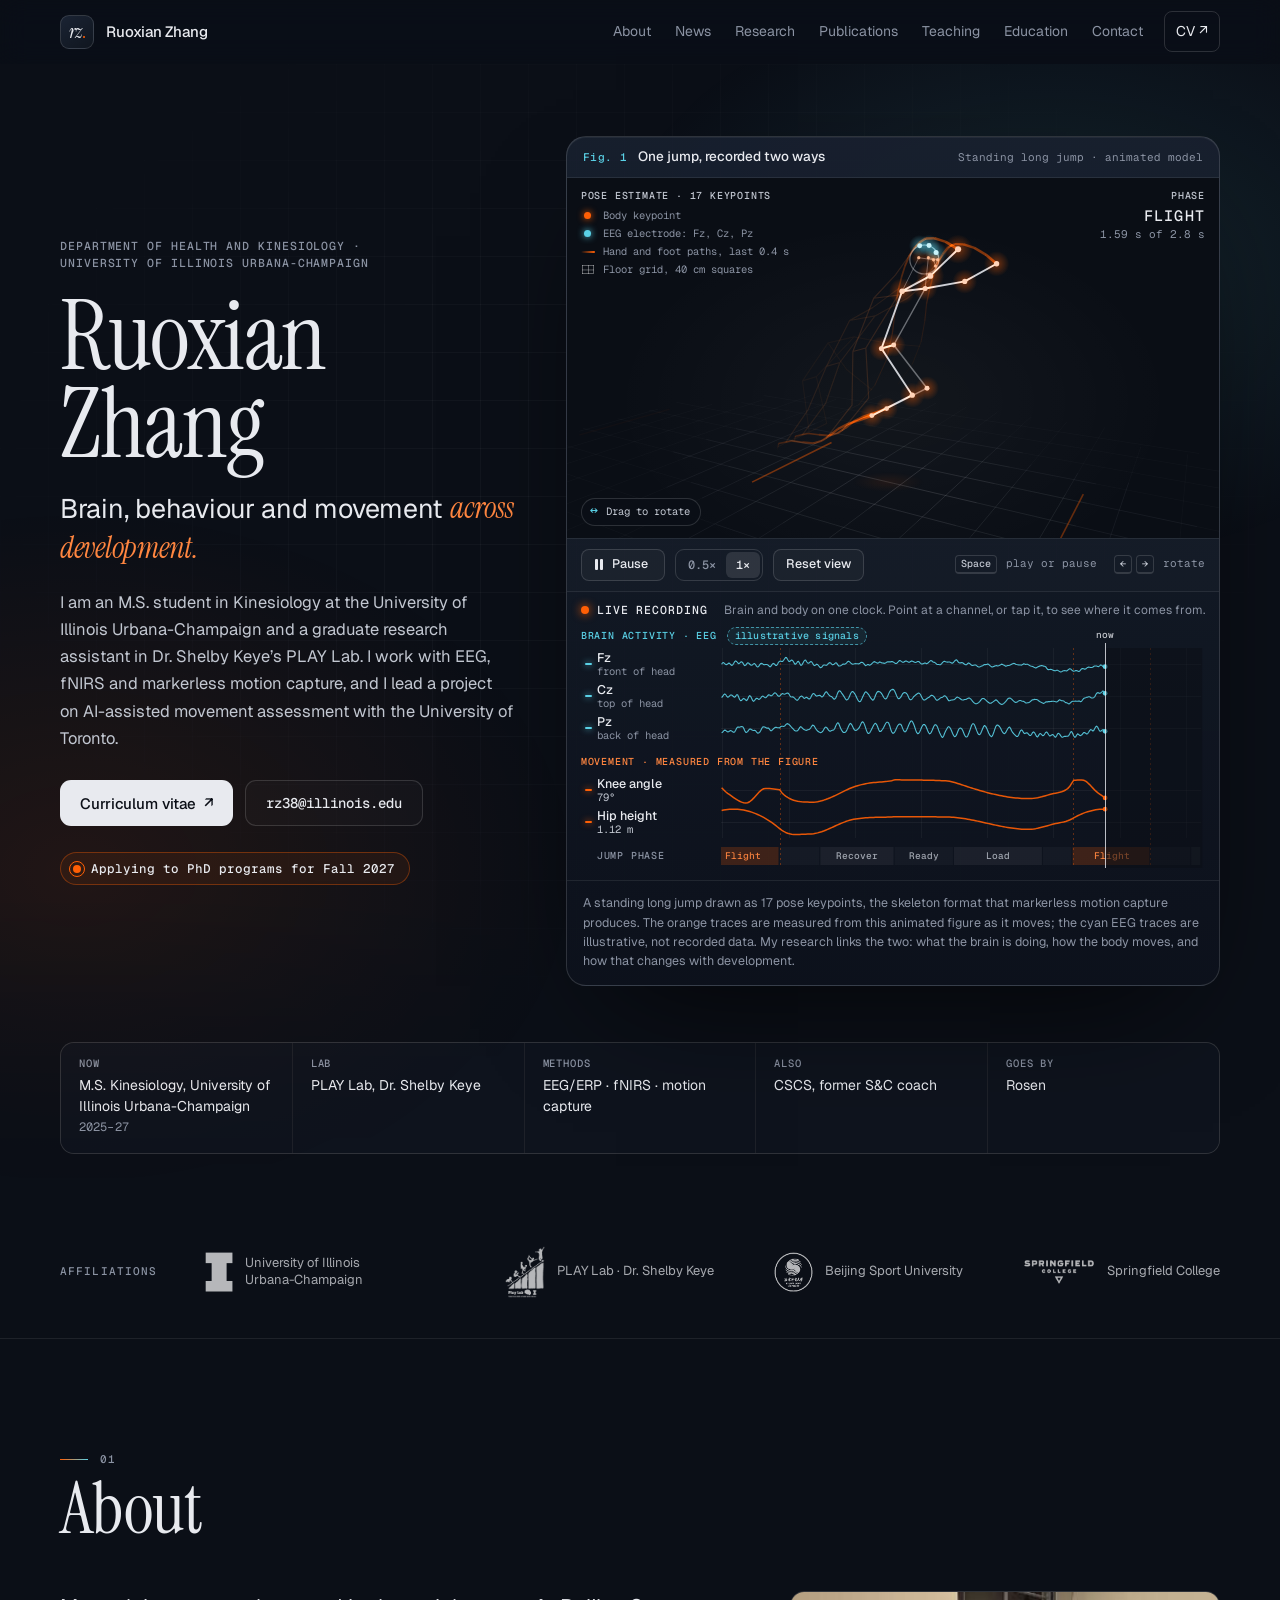
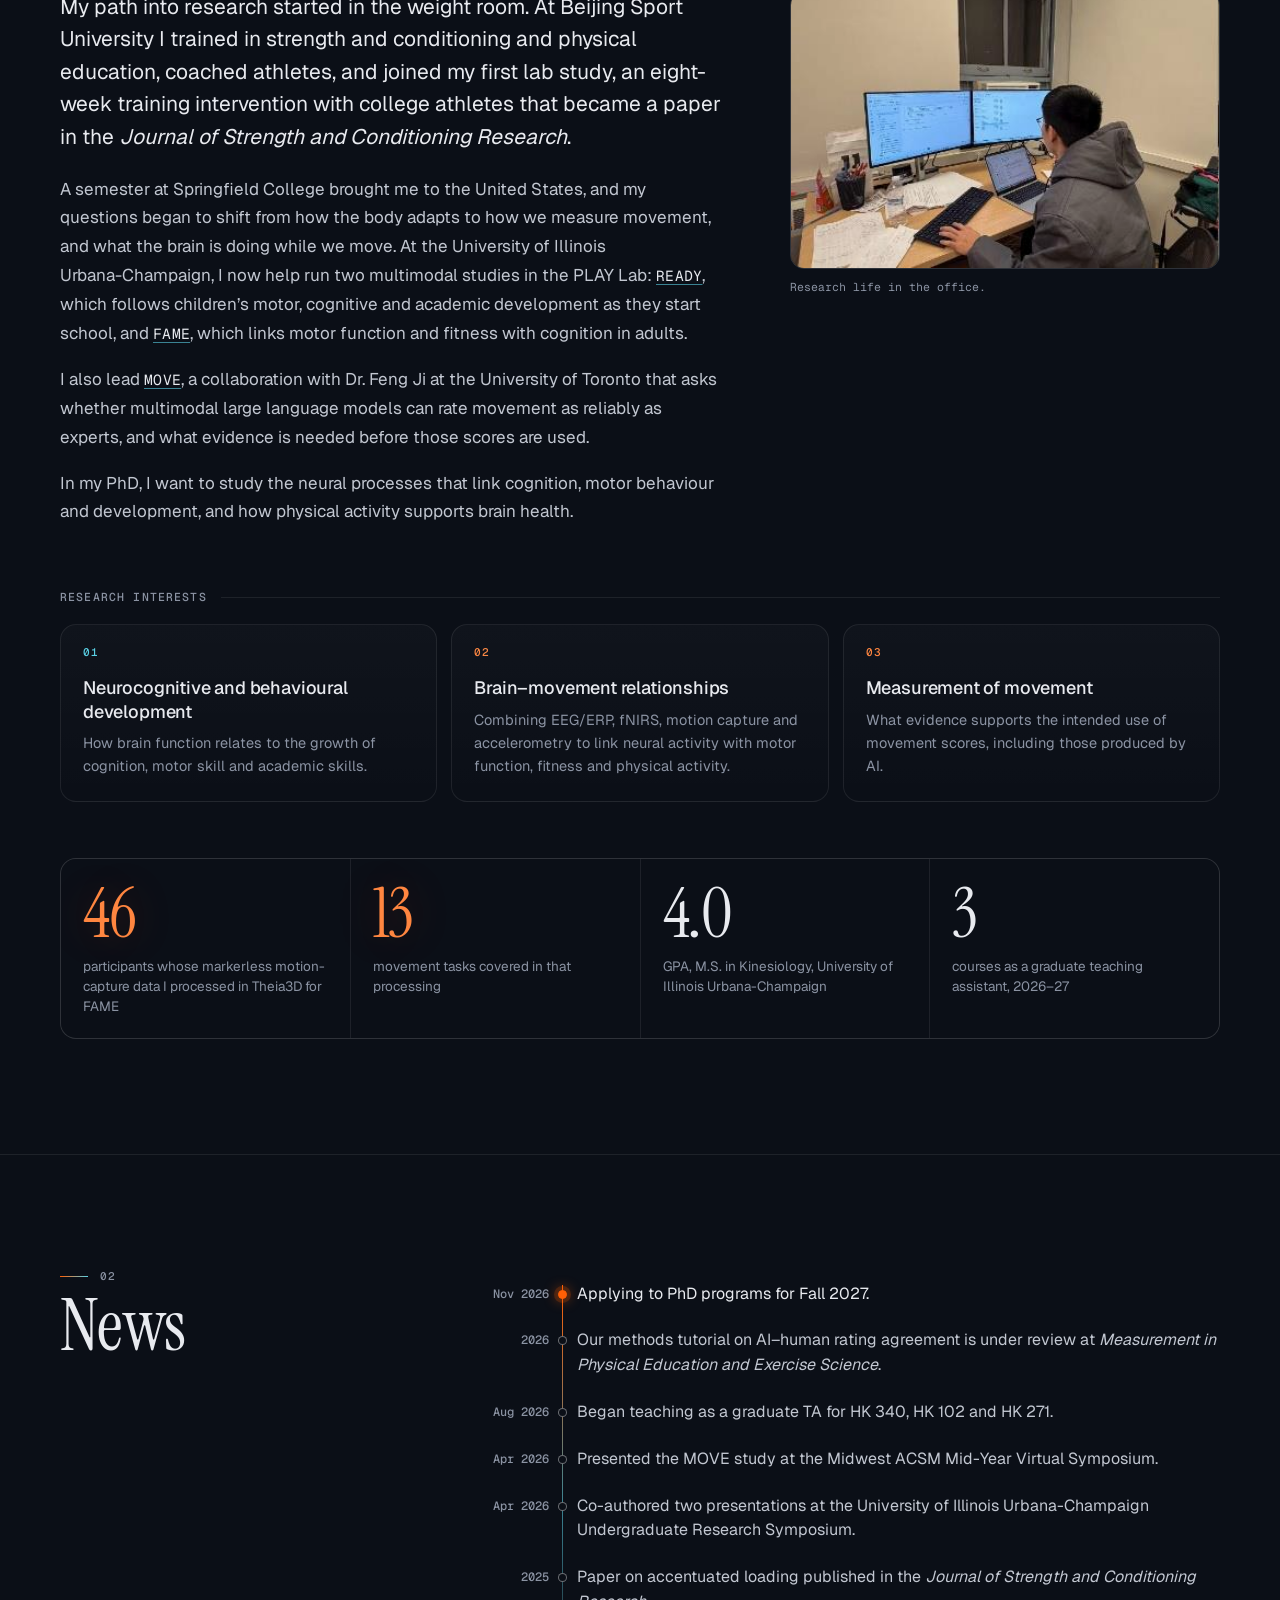
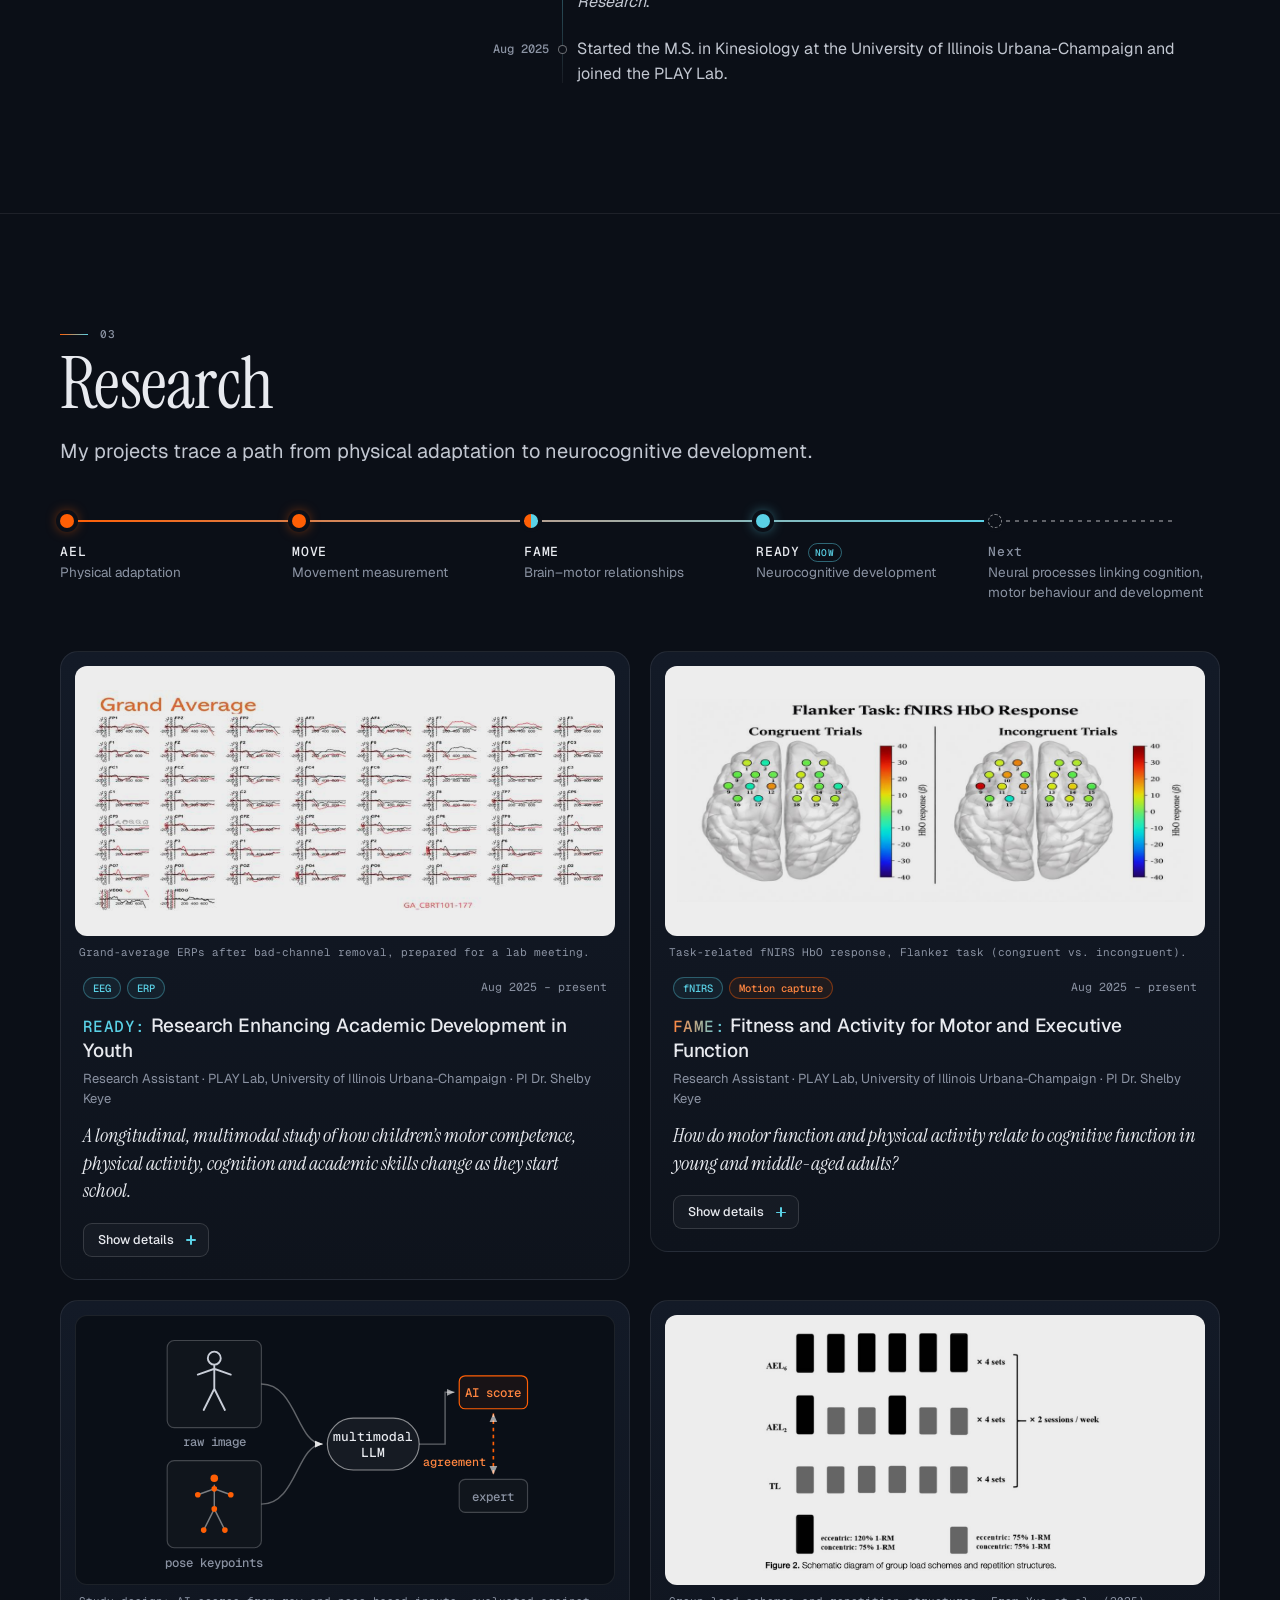
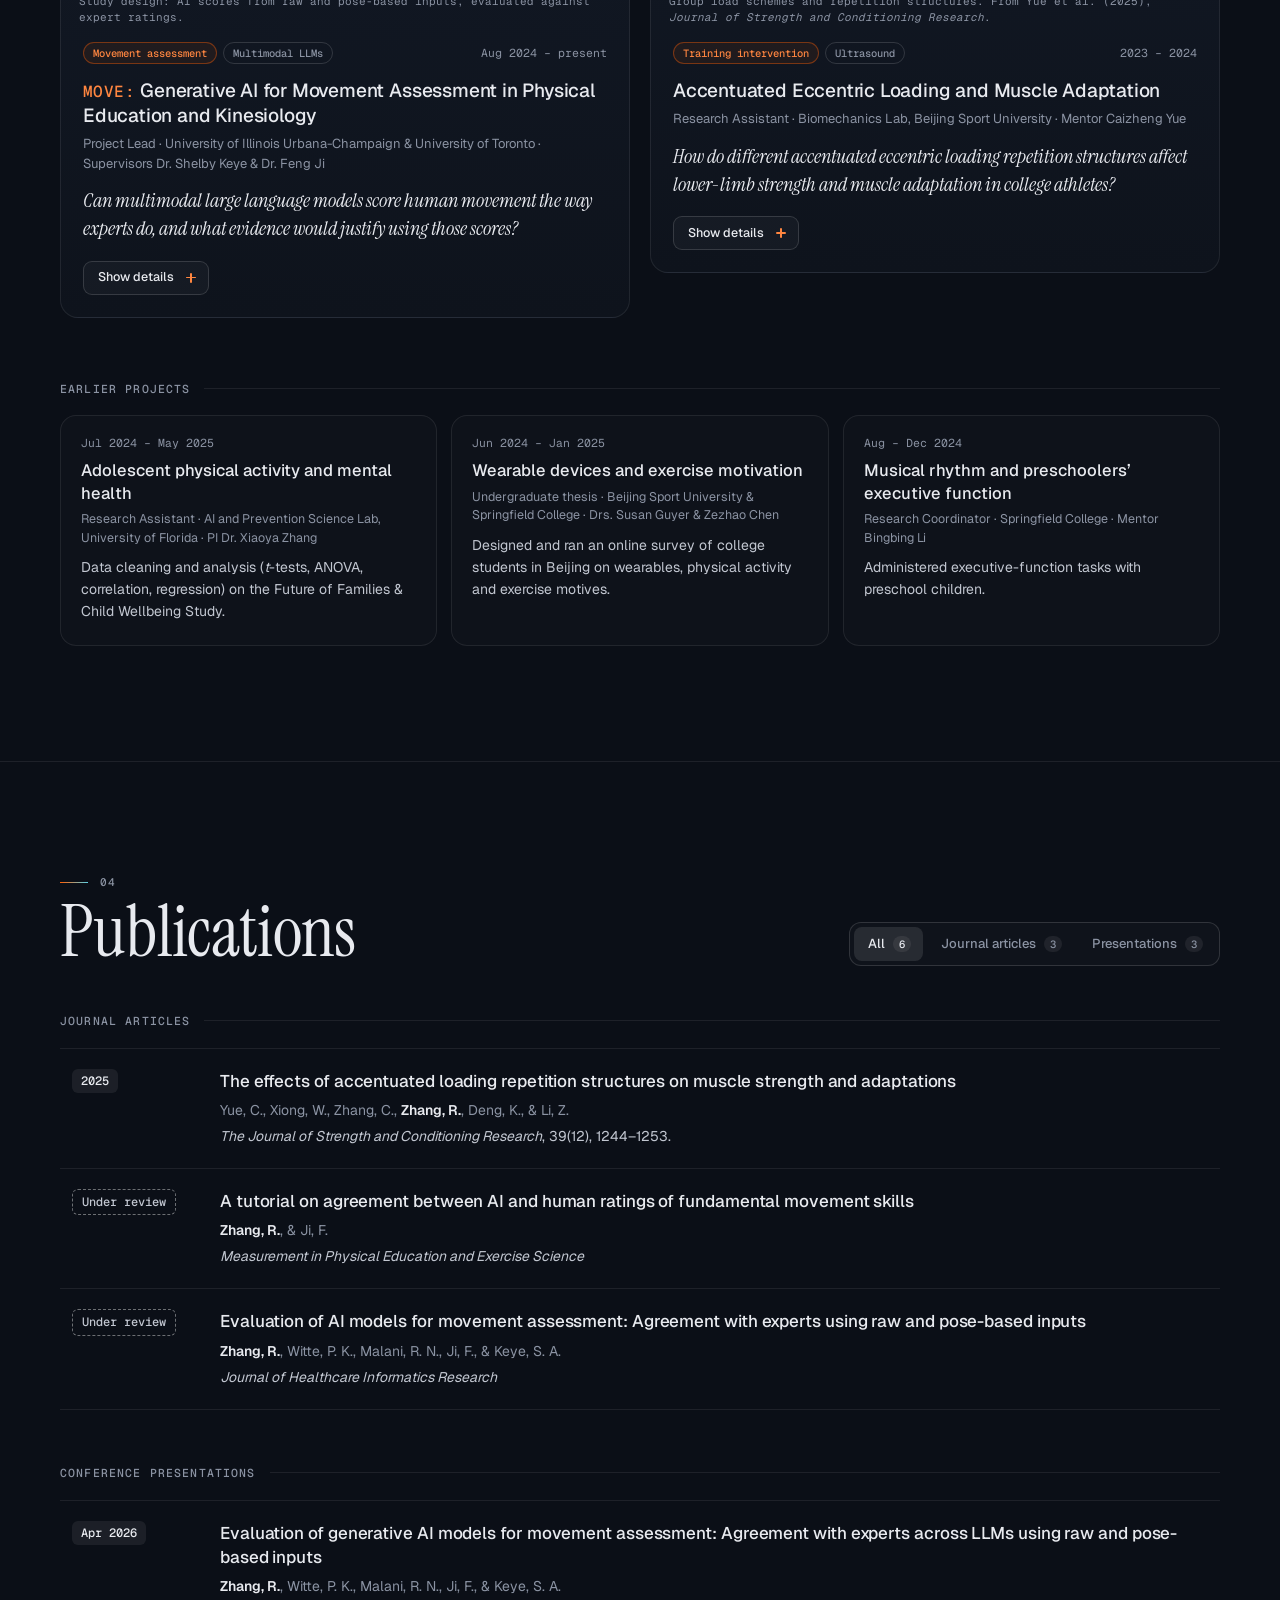
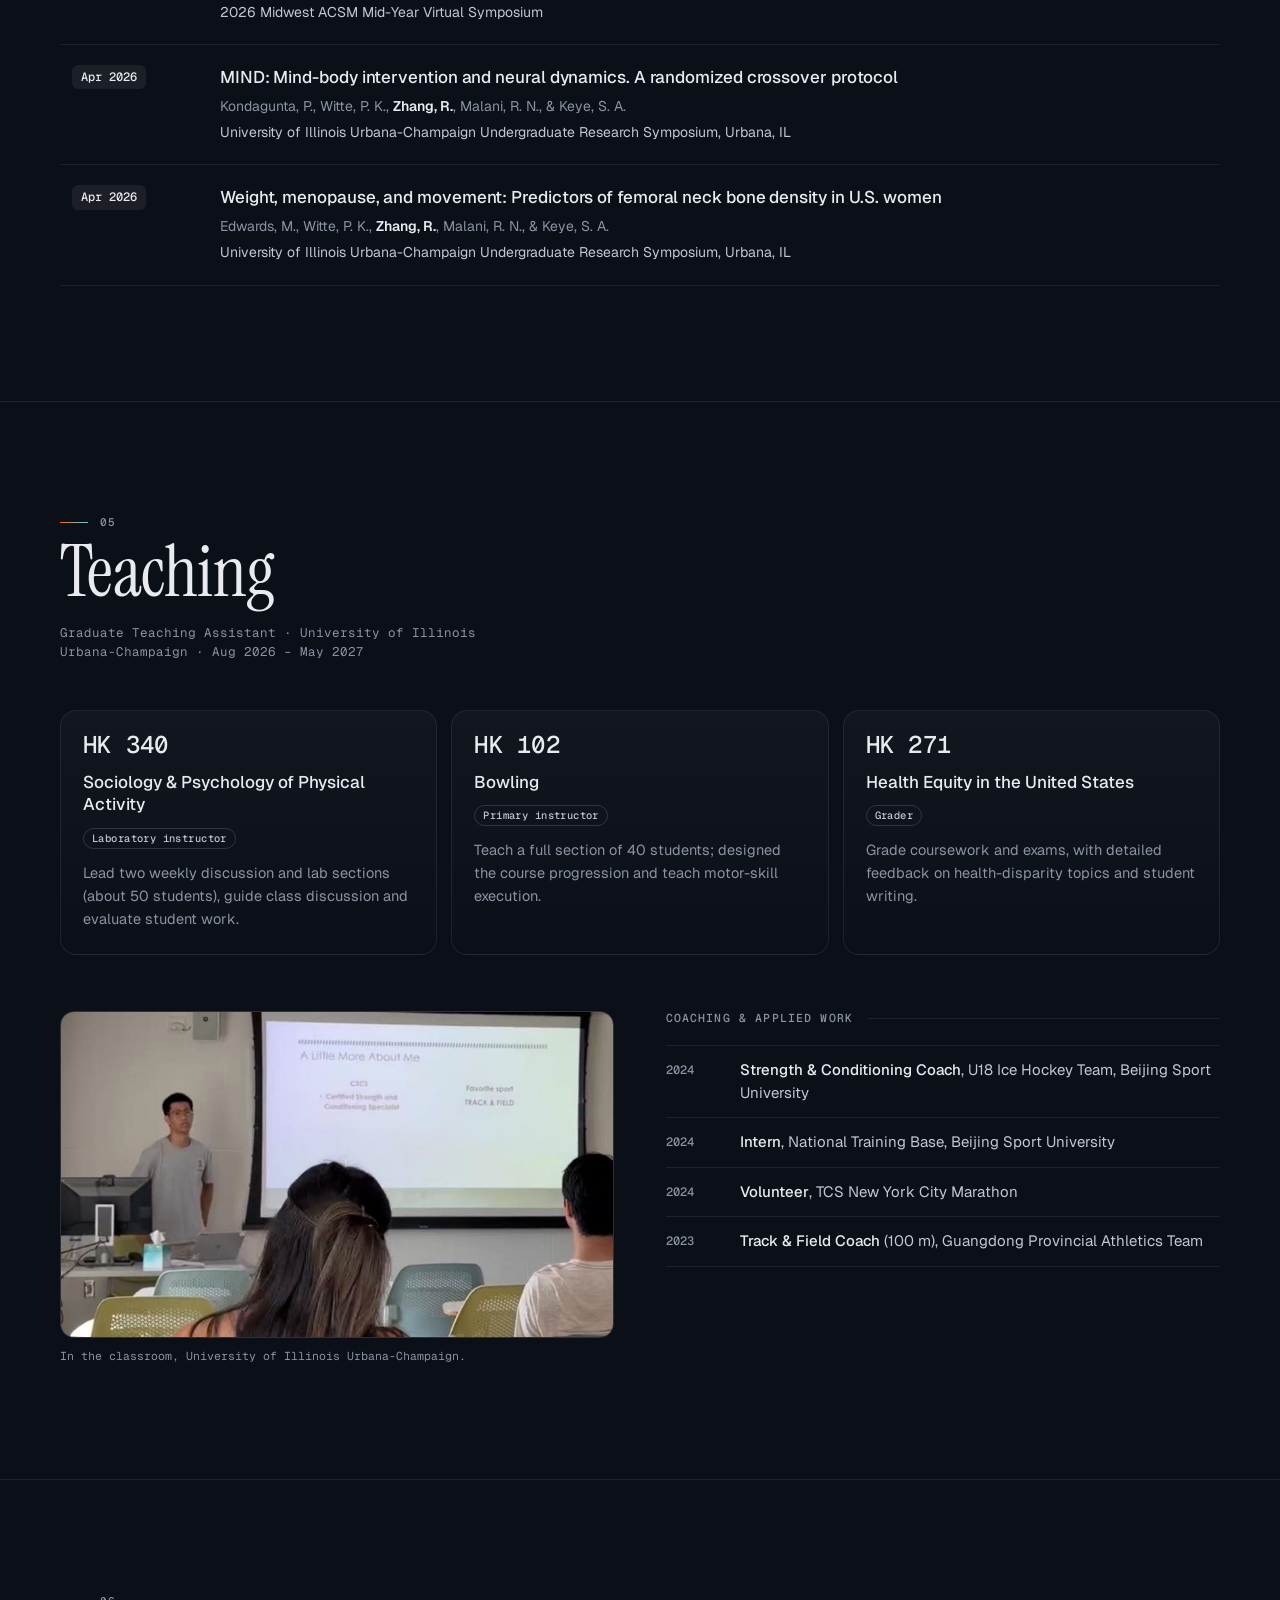
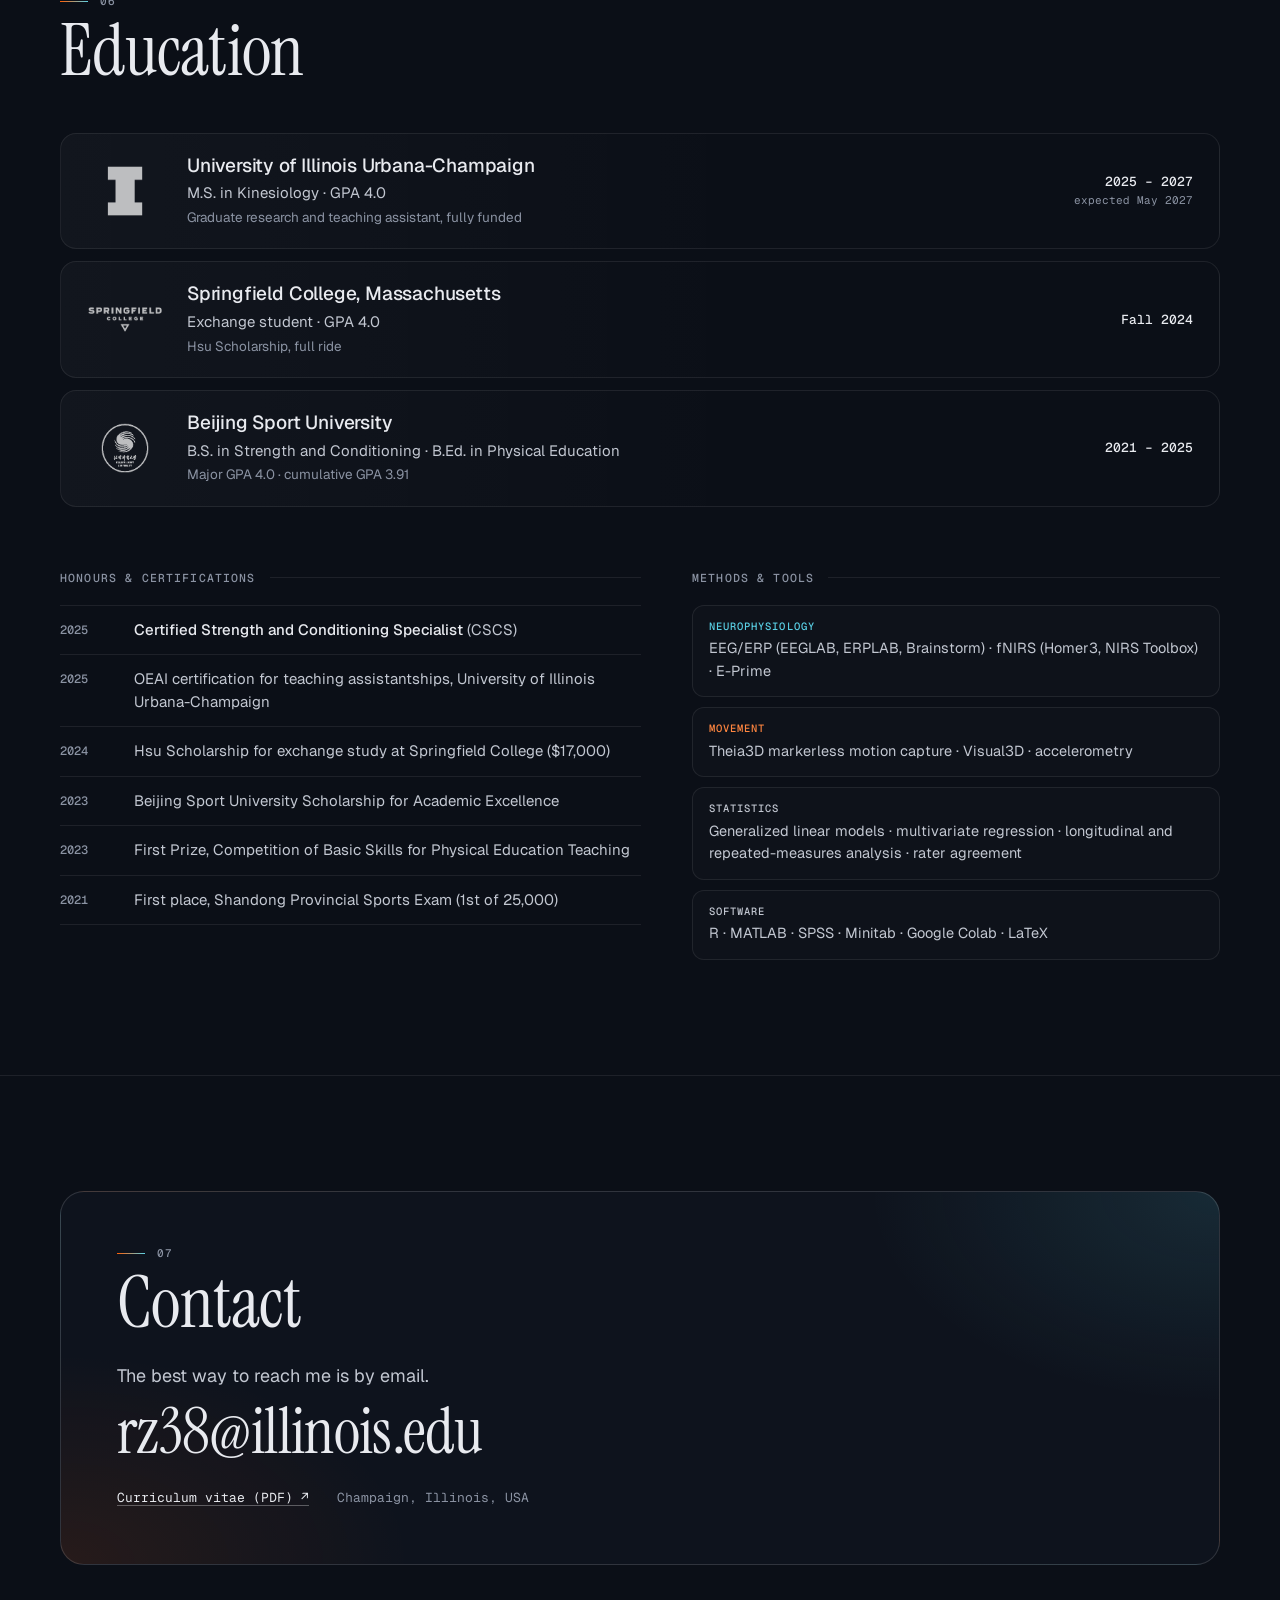
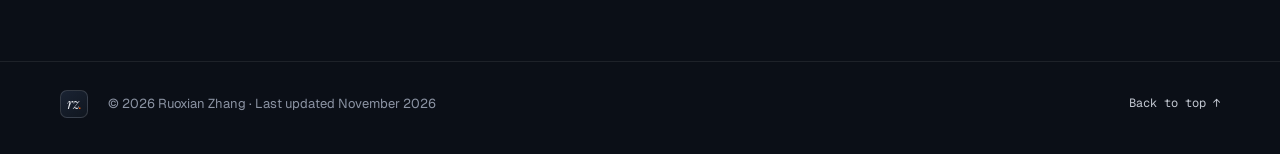
==== index.html @ e4e6a469 "Add files via upload" ====
<!DOCTYPE html>
<html lang="en">
<head>
  <meta charset="utf-8">
  <meta name="viewport" content="width=device-width, initial-scale=1">
  <title>Ruoxian Zhang · Kinesiology, University of Illinois Urbana-Champaign</title>
  <meta name="description" content="Ruoxian (Rosen) Zhang is an M.S. student in Kinesiology at the University of Illinois Urbana-Champaign studying brain, behaviour and movement across development with EEG, fNIRS, motion capture and AI-assisted movement assessment.">
  <meta name="author" content="Ruoxian Zhang">
  <meta property="og:type" content="profile">
  <meta property="og:title" content="Ruoxian Zhang · Kinesiology, University of Illinois Urbana-Champaign">
  <meta property="og:description" content="Brain, behaviour and movement across development. M.S. student in Kinesiology at the University of Illinois Urbana-Champaign, applying to PhD programs for Fall 2027.">
  <meta name="theme-color" content="#0b0f17">
  <meta name="color-scheme" content="dark">
  <link rel="icon" href="assets/favicon.svg" type="image/svg+xml">
  <link rel="preconnect" href="https://fonts.googleapis.com">
  <link rel="preconnect" href="https://fonts.gstatic.com" crossorigin>
  <link href="https://fonts.googleapis.com/css2?family=Geist:wght@300;400;500;600&family=Geist+Mono:wght@400;500&family=Instrument+Serif:ital@0;1&display=swap" rel="stylesheet">
  <link rel="stylesheet" href="styles.css">
  <script>document.documentElement.classList.add("js");</script>
</head>
<body>
  <a class="skip-link" href="#main">Skip to content</a>

  <header class="site-header">
    <div class="wrap header-inner">
      <a class="lockup" href="#top" aria-label="Ruoxian Zhang, back to top">
        <span class="mark" aria-hidden="true">rz<i>.</i></span>
        <span class="lockup-name">Ruoxian Zhang</span>
      </a>
      <button class="nav-toggle" type="button" aria-expanded="false" aria-controls="site-nav">
        <span class="nav-toggle-bars" aria-hidden="true"></span>
        <span class="nav-toggle-label">Menu</span>
      </button>
      <nav class="site-nav" id="site-nav" aria-label="Main">
        <a href="#about">About</a>
        <a href="#news">News</a>
        <a href="#research">Research</a>
        <a href="#publications">Publications</a>
        <a href="#teaching">Teaching</a>
        <a href="#education">Education</a>
        <a href="#contact">Contact</a>
        <a class="nav-cv" href="assets/Ruoxian_Zhang_CV.pdf" target="_blank" rel="noopener">CV <span aria-hidden="true">↗</span></a>
      </nav>
    </div>
  </header>

  <main id="main">

    <!-- ================= HERO ================= -->
    <section class="hero" id="top" aria-labelledby="hero-name">
      <div class="hero-bg" aria-hidden="true"></div>
      <div class="wrap hero-grid">
        <div class="hero-copy">
          <p class="kicker">Department of Health and Kinesiology · University of Illinois <span class="nw">Urbana-Champaign</span></p>
          <h1 id="hero-name">Ruoxian Zhang</h1>
          <p class="tagline">Brain, behaviour and movement <em>across development.</em></p>
          <p class="intro">
            I am an M.S. student in Kinesiology at the University of Illinois <span class="nw">Urbana-Champaign</span> and a graduate research
            assistant in Dr. Shelby Keye’s PLAY Lab. I work with EEG, fNIRS and markerless motion capture, and I lead a
            project on AI-assisted movement assessment with the University of Toronto.
          </p>
          <div class="hero-actions">
            <a class="btn btn-solid" href="assets/Ruoxian_Zhang_CV.pdf" target="_blank" rel="noopener">Curriculum vitae <span aria-hidden="true">↗</span></a>
            <a class="btn btn-line" href="mailto:rz38@illinois.edu">rz38@illinois.edu</a>
          </div>
          <p class="status"><span class="status-dot" aria-hidden="true"></span>Applying to PhD programs for Fall 2027</p>
        </div>

        <figure class="rig" id="rig" aria-labelledby="rig-title" aria-describedby="rig-desc">
          <div class="rig-top">
            <p class="rig-title" id="rig-title"><span class="rig-fig">Fig. 1</span> One jump, recorded two ways</p>
            <p class="rig-sub">Standing long jump · animated model</p>
          </div>

          <div class="rig-stage">
          <div class="rig-view" id="rig-view" tabindex="0" role="group" aria-roledescription="interactive figure"
               aria-label="Pose figure of a standing long jump. Drag, or use the left and right arrow keys, to rotate the view. Press Space to play or pause.">
            <canvas class="pose-canvas" id="pose-canvas" aria-hidden="true"></canvas>

            <svg class="rig-fallback" viewBox="0 0 640 360" role="img" aria-label="Pose-keypoint figure in mid-flight during a standing long jump, with three EEG electrode points on the head.">
              <path class="fb-grid" d="M-70 325.3L234.3 221.1M-43 336L256.5 224.4M-13.4 347.8L279.9 227.7M19.2 360.9L304.5 231.3M55.4 375.2L330.5 235.1M95.6 391.3L357.9 239.1M140.6 409.2L386.9 243.3M191.4 429.5L417.5 247.7M249.2 452.5L450.1 252.4M315.4 478.9L484.6 257.4M392 509.4L521.5 262.8M481.8 545.2L560.7 268.5M588.4 587.7L602.7 274.5M-74.3 323.6L693.9 629.7M-23.4 306.4L680.9 545.3M20.4 291.6L671.4 483.8M58.6 278.7L664.2 437M92.1 267.4L658.5 400.2M121.8 257.4L653.9 370.5M148.3 248.4L650.1 346M172.1 240.4L647 325.5M193.5 233.1L644.3 308M213 226.6L642 293M230.7 220.6L639.9 279.9"/>
              <path class="fb-bone" d="M323.5 239.8L359.8 220.6M359.8 220.6L335.1 178.2M311.1 246.1L347.4 226.9M347.4 226.9L325 181.4M335.1 178.2L325 181.4M364.1 127.8L335.1 178.2M345.2 130.5L325 181.4M364.1 127.8L345.2 130.5M364.1 127.8L398.7 117.1M345.2 130.5L370.2 113.3M398.7 117.1L425.6 98.1M370.2 113.3L393.5 87.4M374.7 108.1L376.5 102.4M374.7 108.1L373.2 102.6M376.5 102.4L367.8 100.4M373.2 102.6L360 100.7"/>
              <circle class="fb-head" cx="364.6" cy="102.2" r="12.9"/>
              <g class="fb-kp">
                <circle cx="374.7" cy="108.1" r="2.2"/><circle cx="376.5" cy="102.4" r="2.2"/><circle cx="373.2" cy="102.6" r="2.2"/><circle cx="367.8" cy="100.4" r="2.2"/><circle cx="360" cy="100.7" r="2.2"/><circle cx="364.1" cy="127.8" r="3.2"/><circle cx="345.2" cy="130.5" r="3.2"/><circle cx="398.7" cy="117.1" r="3.2"/><circle cx="370.2" cy="113.3" r="3.2"/><circle cx="425.6" cy="98.1" r="3.2"/><circle cx="393.5" cy="87.4" r="3.2"/><circle cx="335.1" cy="178.2" r="3.2"/><circle cx="325" cy="181.4" r="3.2"/><circle cx="359.8" cy="220.6" r="3.2"/><circle cx="347.4" cy="226.9" r="3.2"/><circle cx="323.5" cy="239.8" r="3.2"/><circle cx="311.1" cy="246.1" r="3.2"/>
              </g>
              <g class="fb-eeg"><circle cx="375.4" cy="96.2" r="3"/><circle cx="369" cy="89.8" r="3"/><circle cx="360.5" cy="89.9" r="3"/></g>
            </svg>

            <div class="hud hud-phase" aria-hidden="true" data-js-only hidden>
              <p class="hud-label">Phase</p>
              <p class="phase-name" id="hud-phase">Ready</p>
              <p class="phase-time" id="hud-time">0.00 s</p>
            </div>
            <p class="hud hud-hint" aria-hidden="true" data-js-only hidden><span class="drag-ico"></span>Drag to rotate</p>
          </div>

          <div class="hud hud-key">
            <p class="hud-label">Pose estimate · 17 keypoints</p>
            <ul class="legend">
              <li><span class="lg lg-joint" aria-hidden="true"></span>Body keypoint</li>
              <li><span class="lg lg-eeg" aria-hidden="true"></span>EEG electrode: Fz, Cz, Pz</li>
              <li data-js-only hidden><span class="lg lg-trail" aria-hidden="true"></span>Hand and foot paths, last 0.4 s</li>
              <li><span class="lg lg-grid" aria-hidden="true"></span>Floor grid, 40 cm squares</li>
            </ul>
          </div>
          </div>

          <div class="rig-controls" data-js-only hidden>
            <button type="button" class="ctl ctl-play" id="ctl-play">
              <span class="ico" aria-hidden="true"></span><span class="ctl-label">Pause</span><span class="sr-only"> animation</span>
            </button>
            <div class="seg" role="group" aria-label="Playback speed">
              <button type="button" class="seg-btn" data-speed="0.5" aria-pressed="false">0.5×</button>
              <button type="button" class="seg-btn" data-speed="1" aria-pressed="true">1×</button>
            </div>
            <button type="button" class="ctl ctl-reset" id="ctl-reset">Reset view</button>
            <p class="ctl-keys" aria-hidden="true"><kbd>Space</kbd> play or pause <kbd>←</kbd><kbd>→</kbd> rotate</p>
          </div>

          <div class="strip" data-js-only hidden>
            <div class="strip-head">
              <p class="strip-title"><span class="rec" aria-hidden="true"></span>Live recording</p>
              <p class="strip-note">Brain and body on one clock. Point at a channel, or tap it, to see where it comes from.</p>
            </div>
            <div class="strip-body" id="strip-body">
              <canvas class="strip-canvas" id="strip-canvas" aria-hidden="true"></canvas>
              <p class="lane-group lane-group-brain"><span>Brain activity · EEG</span><span class="tag">illustrative signals</span></p>
              <button type="button" class="lane lane-brain" data-chan="fz" aria-pressed="false">
                <span class="lane-label"><span class="lane-name">Fz</span><span class="lane-desc">front of head</span></span>
              </button>
              <button type="button" class="lane lane-brain" data-chan="cz" aria-pressed="false">
                <span class="lane-label"><span class="lane-name">Cz</span><span class="lane-desc">top of head</span></span>
              </button>
              <button type="button" class="lane lane-brain" data-chan="pz" aria-pressed="false">
                <span class="lane-label"><span class="lane-name">Pz</span><span class="lane-desc">back of head</span></span>
              </button>
              <p class="lane-group lane-group-move"><span>Movement · measured from the figure</span></p>
              <button type="button" class="lane lane-move" data-chan="knee" aria-pressed="false">
                <span class="lane-label"><span class="lane-name">Knee angle</span><span class="lane-desc lane-val" aria-hidden="true">–</span><span class="sr-only">, both knees</span></span>
              </button>
              <button type="button" class="lane lane-move" data-chan="hip" aria-pressed="false">
                <span class="lane-label"><span class="lane-name">Hip height</span><span class="lane-desc lane-val" aria-hidden="true">–</span><span class="sr-only">, above the floor</span></span>
              </button>
              <p class="lane-phase"><span>Jump phase</span></p>
            </div>
          </div>

          <figcaption class="rig-cap" id="rig-desc">
            A standing long jump drawn as 17 pose keypoints, the skeleton format that markerless motion capture produces.
            <span class="js-only">The orange traces are measured from this animated figure as it moves; the cyan EEG traces are illustrative, not
            recorded data.</span> My research links the two: what the brain is doing, how the body moves, and how that changes
            with development.
          </figcaption>
        </figure>
      </div>

      <div class="wrap">
        <dl class="glance" aria-label="At a glance">
          <div><dt>Now</dt><dd>M.S. Kinesiology, University of Illinois <span class="nw">Urbana-Champaign</span> <span class="mono">2025–27</span></dd></div>
          <div><dt>Lab</dt><dd>PLAY Lab, Dr. Shelby Keye</dd></div>
          <div><dt>Methods</dt><dd>EEG/ERP · fNIRS · motion capture</dd></div>
          <div><dt>Also</dt><dd>CSCS, former S&amp;C coach</dd></div>
          <div><dt>Goes by</dt><dd>Rosen</dd></div>
        </dl>
      </div>
    </section>

    <!-- ================= AFFILIATIONS ================= -->
    <section class="affil" aria-labelledby="affil-h">
      <div class="wrap affil-inner">
        <h2 class="affil-label" id="affil-h">Affiliations</h2>
        <ul class="logos">
          <li><img src="assets/img/logos/illinois.png" alt="" width="194" height="277" class="logo-i"><span>University of Illinois <span class="nw">Urbana-Champaign</span></span></li>
          <li><img src="assets/img/logos/playlab.png" alt="" width="407" height="524" class="logo-play"><span>PLAY Lab · Dr. Shelby Keye</span></li>
          <li><img src="assets/img/logos/bsu.png" alt="" width="141" height="144" class="logo-bsu"><span>Beijing Sport University</span></li>
          <li><img src="assets/img/logos/springfield.png" alt="" width="211" height="76" class="logo-spring"><span>Springfield College</span></li>
        </ul>
      </div>
    </section>

    <!-- ================= ABOUT ================= -->
    <section class="sec" id="about" aria-labelledby="about-h">
      <div class="wrap">
        <header class="sec-head">
          <p class="sec-idx">01</p>
          <h2 id="about-h">About</h2>
        </header>

        <div class="about-grid">
          <div class="prose">
            <p class="lead-p">
              My path into research started in the weight room. At Beijing Sport University I trained in strength and
              conditioning and physical education, coached athletes, and joined my first lab study, an eight-week training
              intervention with college athletes that became a paper in the <em>Journal of Strength and Conditioning Research</em>.
            </p>
            <p>
              A semester at Springfield College brought me to the United States, and my questions began to shift from how the
              body adapts to how we measure movement, and what the brain is doing while we move. At the University of Illinois
              <span class="nw">Urbana-Champaign</span>, I now help run two multimodal studies in the PLAY Lab: <a href="#ready">READY</a>, which follows
              children’s motor, cognitive and academic development as they start school, and <a href="#fame">FAME</a>, which
              links motor function and fitness with cognition in adults.
            </p>
            <p>
              I also lead <a href="#move">MOVE</a>, a collaboration with Dr. Feng Ji at the University of Toronto that asks
              whether multimodal large language models can rate movement as reliably as experts, and what evidence is needed
              before those scores are used.
            </p>
            <p>
              In my PhD, I want to study the neural processes that link cognition, motor behaviour and development, and how
              physical activity supports brain health.
            </p>
          </div>
          <figure class="photo about-photo">
            <img src="assets/img/lab.jpg" alt="Ruoxian working at a dual-monitor data-analysis workstation" width="391" height="252" loading="lazy">
            <figcaption>Research life in the office.</figcaption>
          </figure>
        </div>

        <h3 class="sub">Research interests</h3>
        <ol class="interests">
          <li class="glow" data-acc="brain">
            <span class="int-n">01</span>
            <h4>Neurocognitive and behavioural development</h4>
            <p>How brain function relates to the growth of cognition, motor skill and academic skills.</p>
          </li>
          <li class="glow" data-acc="both">
            <span class="int-n">02</span>
            <h4>Brain–movement relationships</h4>
            <p>Combining EEG/ERP, fNIRS, motion capture and accelerometry to link neural activity with motor function, fitness and physical activity.</p>
          </li>
          <li class="glow" data-acc="move">
            <span class="int-n">03</span>
            <h4>Measurement of movement</h4>
            <p>What evidence supports the intended use of movement scores, including those produced by AI.</p>
          </li>
        </ol>

        <ul class="stats" aria-label="Key numbers">
          <li class="stat stat-move">
            <p class="stat-num"><span aria-hidden="true" data-count="46">46</span><span class="sr-only">46</span></p>
            <p class="stat-label">participants whose markerless motion-capture data I processed in Theia3D for FAME</p>
          </li>
          <li class="stat stat-move">
            <p class="stat-num"><span aria-hidden="true" data-count="13">13</span><span class="sr-only">13</span></p>
            <p class="stat-label">movement tasks covered in that processing</p>
          </li>
          <li class="stat">
            <p class="stat-num"><span aria-hidden="true" data-count="4.0" data-decimals="1">4.0</span><span class="sr-only">4.0</span></p>
            <p class="stat-label">GPA, M.S. in Kinesiology, University of Illinois <span class="nw">Urbana-Champaign</span></p>
          </li>
          <li class="stat">
            <p class="stat-num"><span aria-hidden="true" data-count="3">3</span><span class="sr-only">3</span></p>
            <p class="stat-label">courses as a graduate teaching assistant, 2026–27</p>
          </li>
        </ul>
      </div>
    </section>

    <!-- ================= NEWS ================= -->
    <section class="sec" id="news" aria-labelledby="news-h">
      <div class="wrap news-grid">
        <header class="sec-head">
          <p class="sec-idx">02</p>
          <h2 id="news-h">News</h2>
        </header>
        <ol class="timeline">
          <li class="is-now"><time datetime="2026-11">Nov 2026</time><p>Applying to PhD programs for Fall 2027.</p></li>
          <li><time datetime="2026">2026</time><p>Our methods tutorial on AI–human rating agreement is under review at <em>Measurement in Physical Education and Exercise Science</em>.</p></li>
          <li><time datetime="2026-08">Aug 2026</time><p>Began teaching as a graduate TA for HK 340, HK 102 and HK 271.</p></li>
          <li><time datetime="2026-04">Apr 2026</time><p>Presented the MOVE study at the Midwest ACSM Mid-Year Virtual Symposium.</p></li>
          <li><time datetime="2026-04">Apr 2026</time><p>Co-authored two presentations at the University of Illinois <span class="nw">Urbana-Champaign</span> Undergraduate Research Symposium.</p></li>
          <li><time datetime="2025">2025</time><p>Paper on accentuated loading published in the <em>Journal of Strength and Conditioning Research</em>.</p></li>
          <li><time datetime="2025-08">Aug 2025</time><p>Started the M.S. in Kinesiology at the University of Illinois <span class="nw">Urbana-Champaign</span> and joined the PLAY Lab.</p></li>
        </ol>
      </div>
    </section>

    <!-- ================= RESEARCH ================= -->
    <section class="sec" id="research" aria-labelledby="research-h">
      <div class="wrap">
        <header class="sec-head">
          <p class="sec-idx">03</p>
          <h2 id="research-h">Research</h2>
          <p class="sec-lede">My projects trace a path from physical adaptation to neurocognitive development.</p>
        </header>

        <ol class="path" aria-label="Research trajectory">
          <li class="path-step" data-acc="move"><a href="#ael"><span class="path-dot" aria-hidden="true"></span><span class="path-code">AEL</span><span class="path-theme">Physical adaptation</span></a></li>
          <li class="path-step" data-acc="move"><a href="#move"><span class="path-dot" aria-hidden="true"></span><span class="path-code">MOVE</span><span class="path-theme">Movement measurement</span></a></li>
          <li class="path-step" data-acc="both"><a href="#fame"><span class="path-dot" aria-hidden="true"></span><span class="path-code">FAME</span><span class="path-theme">Brain–motor relationships</span></a></li>
          <li class="path-step path-now" data-acc="brain"><a href="#ready"><span class="path-dot" aria-hidden="true"></span><span class="path-code">READY</span><span class="path-theme">Neurocognitive development</span></a></li>
          <li class="path-step path-next"><span class="path-inner"><span class="path-dot" aria-hidden="true"></span><span class="path-code">Next</span><span class="path-theme">Neural processes linking cognition, motor behaviour and development</span></span></li>
        </ol>

        <div class="cards">
          <!-- READY -->
          <article class="card glow" id="ready" data-acc="brain" aria-labelledby="ready-h">
            <figure class="card-fig">
              <div class="plate"><img src="assets/img/ready-erp.jpg" alt="Grid of grand-average ERP waveforms across EEG channels" width="797" height="341" loading="lazy"></div>
              <figcaption>Grand-average ERPs after bad-channel removal, prepared for a lab meeting.</figcaption>
            </figure>
            <div class="card-body">
              <div class="card-top">
                <ul class="chips" aria-label="Methods"><li class="chip chip-brain">EEG</li><li class="chip chip-brain">ERP</li></ul>
                <p class="card-date">Aug 2025 – present</p>
              </div>
              <h3 id="ready-h"><span class="code">READY:</span> Research Enhancing Academic Development in Youth</h3>
              <p class="card-role">Research Assistant · PLAY Lab, University of Illinois <span class="nw">Urbana-Champaign</span> · PI Dr. Shelby Keye</p>
              <p class="card-q">A longitudinal, multimodal study of how children’s motor competence, physical activity, cognition and academic skills change as they start school.</p>
              <button type="button" class="card-toggle" aria-expanded="true" aria-controls="ready-more" hidden><span class="card-toggle-label">Hide details</span><span class="pm" aria-hidden="true"></span></button>
              <div class="card-more" id="ready-more">
                <div class="card-more-inner">
                  <ul class="ticks">
                    <li>Support participant testing and EEG collection, guiding children through study tasks.</li>
                    <li>Preprocess EEG in EEGLAB/ERPLAB: data reduction, quality control and manual bad-channel removal.</li>
                    <li>Produce grand-average ERP waveforms and topographic maps for group-level interpretation.</li>
                    <li>Train undergraduate research assistants in study procedures and testing protocols.</li>
                  </ul>
                  <p class="methods"><span>Methods</span>EEG · ERP · EEGLAB/ERPLAB · MATLAB</p>
                </div>
              </div>
            </div>
          </article>

          <!-- FAME -->
          <article class="card glow" id="fame" data-acc="both" aria-labelledby="fame-h">
            <figure class="card-fig">
              <div class="plate"><img src="assets/img/fame-fnirs.jpg" alt="fNIRS brain maps of HbO response for congruent and incongruent Flanker trials" width="1132" height="444" loading="lazy"></div>
              <figcaption>Task-related fNIRS HbO response, Flanker task (congruent vs. incongruent).</figcaption>
            </figure>
            <div class="card-body">
              <div class="card-top">
                <ul class="chips" aria-label="Methods"><li class="chip chip-brain">fNIRS</li><li class="chip chip-move">Motion capture</li></ul>
                <p class="card-date">Aug 2025 – present</p>
              </div>
              <h3 id="fame-h"><span class="code">FAME:</span> Fitness and Activity for Motor and Executive Function</h3>
              <p class="card-role">Research Assistant · PLAY Lab, University of Illinois <span class="nw">Urbana-Champaign</span> · PI Dr. Shelby Keye</p>
              <p class="card-q">How do motor function and physical activity relate to cognitive function in young and middle-aged adults?</p>
              <button type="button" class="card-toggle" aria-expanded="true" aria-controls="fame-more" hidden><span class="card-toggle-label">Hide details</span><span class="pm" aria-hidden="true"></span></button>
              <div class="card-more" id="fame-more">
                <div class="card-more-inner">
                  <ul class="ticks">
                    <li>Conduct participant testing and support fNIRS setup and data collection.</li>
                    <li>Processed markerless motion-capture data in Theia3D for <strong>46 participants across 13 movement tasks</strong>, working independently.</li>
                    <li>Generated task-related fNIRS brain maps and wrote visualization instructions now used by lab colleagues.</li>
                  </ul>
                  <p class="methods"><span>Methods</span>fNIRS · Homer3 · NIRS Toolbox · Theia3D</p>
                </div>
              </div>
            </div>
          </article>

          <!-- MOVE -->
          <article class="card glow" id="move" data-acc="move" aria-labelledby="move-h">
            <figure class="card-fig">
              <div class="plate plate-dark">
                <svg class="move-diagram" viewBox="0 0 330 214" role="img" aria-labelledby="move-t">
                  <title id="move-t">Study design: raw images and pose-based inputs are rated by multimodal LLMs, and AI scores are compared with expert scores</title>
                  <defs>
                    <marker id="mv-ah" viewBox="0 0 10 10" refX="9" refY="5" markerWidth="6" markerHeight="6" orient="auto-start-reverse"><path d="M0 1L9 5L0 9z" class="dg-head"/></marker>
                  </defs>
                  <rect x="14" y="14" width="80" height="74" rx="6" class="dg-frame"/>
                  <g class="dg-body" transform="translate(54 29)"><circle cx="0" cy="0" r="5.5"/><path d="M0 6v20M0 26l-9 18M0 26l9 18M-14 14l14-5 14 5"/></g>
                  <text x="54" y="104" class="dg-cap" text-anchor="middle">raw image</text>
                  <rect x="14" y="116" width="80" height="74" rx="6" class="dg-frame"/>
                  <g class="dg-pose" transform="translate(54 131)"><path d="M0 6v20M0 26l-9 18M0 26l9 18M-14 14l14-5 14 5"/><circle cx="0" cy="0" r="3.2"/><circle cx="0" cy="9" r="2.4"/><circle cx="-14" cy="14" r="2.4"/><circle cx="14" cy="14" r="2.4"/><circle cx="0" cy="26" r="2.4"/><circle cx="-9" cy="44" r="2.4"/><circle cx="9" cy="44" r="2.4"/></g>
                  <text x="54" y="206" class="dg-cap" text-anchor="middle">pose keypoints</text>
                  <path d="M94 51 C124 51 124 102 146 102" class="dg-line" marker-end="url(#mv-ah)"/>
                  <path d="M94 153 C124 153 124 102 146 102" class="dg-line" marker-end="url(#mv-ah)"/>
                  <rect x="150" y="80" width="78" height="44" rx="22" class="dg-model"/>
                  <text x="189" y="99" class="dg-model-t" text-anchor="middle">multimodal</text>
                  <text x="189" y="113" class="dg-model-t" text-anchor="middle">LLM</text>
                  <path d="M228 102 L250 102 L250 58 L258 58" class="dg-line" marker-end="url(#mv-ah)"/>
                  <rect x="262" y="44" width="58" height="28" rx="5" class="dg-frame dg-ai"/>
                  <text x="291" y="62" class="dg-cap dg-cap-ai" text-anchor="middle">AI score</text>
                  <rect x="262" y="132" width="58" height="28" rx="5" class="dg-frame"/>
                  <text x="291" y="150" class="dg-cap" text-anchor="middle">expert</text>
                  <path d="M291 76 L291 128" class="dg-agree" marker-start="url(#mv-ah)" marker-end="url(#mv-ah)"/>
                  <text x="285" y="121" class="dg-agree-t" text-anchor="end">agreement</text>
                </svg>
              </div>
              <figcaption>Study design: AI scores from raw and pose-based inputs, evaluated against expert ratings.</figcaption>
            </figure>
            <div class="card-body">
              <div class="card-top">
                <ul class="chips" aria-label="Methods"><li class="chip chip-move">Movement assessment</li><li class="chip">Multimodal LLMs</li></ul>
                <p class="card-date">Aug 2024 – present</p>
              </div>
              <h3 id="move-h"><span class="code">MOVE:</span> Generative AI for Movement Assessment in Physical Education and Kinesiology</h3>
              <p class="card-role">Project Lead · University of Illinois <span class="nw">Urbana-Champaign</span> &amp; University of Toronto · Supervisors Dr. Shelby Keye &amp; Dr. Feng Ji</p>
              <p class="card-q">Can multimodal large language models score human movement the way experts do, and what evidence would justify using those scores?</p>
              <button type="button" class="card-toggle" aria-expanded="true" aria-controls="move-more" hidden><span class="card-toggle-label">Hide details</span><span class="pm" aria-hidden="true"></span></button>
              <div class="card-more" id="move-more">
                <div class="card-more-inner">
                  <ul class="ticks">
                    <li>Compared multimodal LLM ratings with expert Functional Movement Screen scores, using raw-image and pose-based inputs.</li>
                    <li>Designed and refined the prompting and input strategies.</li>
                    <li>Took the empirical manuscript from research question to journal submission; presented at the 2026 Midwest ACSM Mid-Year Symposium.</li>
                    <li>Wrote a companion methods tutorial on interpreting AI–human rating agreement for fundamental movement skills, with reproducible R code. It is now under review.</li>
                  </ul>
                  <p class="methods"><span>Methods</span>Multimodal LLMs · pose-based input · rater agreement · R</p>
                </div>
              </div>
            </div>
          </article>

          <!-- AEL -->
          <article class="card glow" id="ael" data-acc="move" aria-labelledby="ael-h">
            <figure class="card-fig">
              <div class="plate"><img src="assets/img/ael-figure.jpg" alt="Schematic of load schemes and repetition structures for the AEL and traditional loading groups" width="944" height="662" loading="lazy"></div>
              <figcaption>Group load schemes and repetition structures. From Yue et al. (2025), <em>Journal of Strength and Conditioning Research</em>.</figcaption>
            </figure>
            <div class="card-body">
              <div class="card-top">
                <ul class="chips" aria-label="Methods"><li class="chip chip-move">Training intervention</li><li class="chip">Ultrasound</li></ul>
                <p class="card-date">2023 – 2024</p>
              </div>
              <h3 id="ael-h">Accentuated Eccentric Loading and Muscle Adaptation</h3>
              <p class="card-role">Research Assistant · Biomechanics Lab, Beijing Sport University · Mentor Caizheng Yue</p>
              <p class="card-q">How do different accentuated eccentric loading repetition structures affect lower-limb strength and muscle adaptation in college athletes?</p>
              <button type="button" class="card-toggle" aria-expanded="true" aria-controls="ael-more" hidden><span class="card-toggle-label">Hide details</span><span class="pm" aria-hidden="true"></span></button>
              <div class="card-more" id="ael-more">
                <div class="card-more-inner">
                  <ul class="ticks">
                    <li>Helped design and run an eight-week training intervention with college athletes.</li>
                    <li>Collected pre- and post-test data, including ultrasound-based muscle measures.</li>
                    <li>Ran descriptive analyses and paired <em>t</em>-tests; contributed to figures and the published manuscript.</li>
                  </ul>
                  <p class="methods"><span>Methods</span>Training intervention · ultrasound · paired <em>t</em>-tests</p>
                </div>
              </div>
            </div>
          </article>
        </div>

        <h3 class="sub">Earlier projects</h3>
        <ul class="earlier">
          <li class="glow">
            <p class="card-date">Jul 2024 – May 2025</p>
            <h4>Adolescent physical activity and mental health</h4>
            <p class="card-role">Research Assistant · AI and Prevention Science Lab, University of Florida · PI Dr. Xiaoya Zhang</p>
            <p>Data cleaning and analysis (<em>t</em>-tests, ANOVA, correlation, regression) on the Future of Families &amp; Child Wellbeing Study.</p>
          </li>
          <li class="glow">
            <p class="card-date">Jun 2024 – Jan 2025</p>
            <h4>Wearable devices and exercise motivation</h4>
            <p class="card-role">Undergraduate thesis · Beijing Sport University &amp; Springfield College · Drs. Susan Guyer &amp; Zezhao Chen</p>
            <p>Designed and ran an online survey of college students in Beijing on wearables, physical activity and exercise motives.</p>
          </li>
          <li class="glow">
            <p class="card-date">Aug – Dec 2024</p>
            <h4>Musical rhythm and preschoolers’ executive function</h4>
            <p class="card-role">Research Coordinator · Springfield College · Mentor Bingbing Li</p>
            <p>Administered executive-function tasks with preschool children.</p>
          </li>
        </ul>
      </div>
    </section>

    <!-- ================= PUBLICATIONS ================= -->
    <section class="sec" id="publications" aria-labelledby="pubs-h">
      <div class="wrap">
        <header class="sec-head sec-head-row">
          <div>
            <p class="sec-idx">04</p>
            <h2 id="pubs-h">Publications</h2>
          </div>
          <div class="filters" role="group" aria-label="Filter publications" hidden>
            <button type="button" class="filter" data-filter="all" aria-pressed="true">All <span class="filter-n">6</span></button>
            <button type="button" class="filter" data-filter="journal" aria-pressed="false">Journal articles <span class="filter-n">3</span></button>
            <button type="button" class="filter" data-filter="presentation" aria-pressed="false">Presentations <span class="filter-n">3</span></button>
          </div>
        </header>
        <p class="sr-only" id="pub-status" aria-live="polite"></p>

        <div class="pub-group" data-group="journal">
          <h3 class="sub sub-first">Journal articles</h3>
          <ol class="pubs">
            <li class="pub">
              <span class="pub-badge">2025</span>
              <div class="pub-body">
                <p class="pub-title">The effects of accentuated loading repetition structures on muscle strength and adaptations</p>
                <p class="pub-authors">Yue, C., Xiong, W., Zhang, C., <b>Zhang, R.</b>, Deng, K., &amp; Li, Z.</p>
                <p class="pub-venue"><em>The Journal of Strength and Conditioning Research</em>, 39(12), 1244–1253.</p>
              </div>
            </li>
            <li class="pub">
              <span class="pub-badge is-status">Under review</span>
              <div class="pub-body">
                <p class="pub-title">A tutorial on agreement between AI and human ratings of fundamental movement skills</p>
                <p class="pub-authors"><b>Zhang, R.</b>, &amp; Ji, F.</p>
                <p class="pub-venue"><em>Measurement in Physical Education and Exercise Science</em></p>
              </div>
            </li>
            <li class="pub">
              <span class="pub-badge is-status">Under review</span>
              <div class="pub-body">
                <p class="pub-title">Evaluation of AI models for movement assessment: Agreement with experts using raw and pose-based inputs</p>
                <p class="pub-authors"><b>Zhang, R.</b>, Witte, P. K., Malani, R. N., Ji, F., &amp; Keye, S. A.</p>
                <p class="pub-venue"><em>Journal of Healthcare Informatics Research</em></p>
              </div>
            </li>
          </ol>
        </div>

        <div class="pub-group" data-group="presentation">
          <h3 class="sub">Conference presentations</h3>
          <ol class="pubs">
            <li class="pub">
              <span class="pub-badge">Apr 2026</span>
              <div class="pub-body">
                <p class="pub-title">Evaluation of generative AI models for movement assessment: Agreement with experts across LLMs using raw and pose-based inputs</p>
                <p class="pub-authors"><b>Zhang, R.</b>, Witte, P. K., Malani, R. N., Ji, F., &amp; Keye, S. A.</p>
                <p class="pub-venue">2026 Midwest ACSM Mid-Year Virtual Symposium</p>
              </div>
            </li>
            <li class="pub">
              <span class="pub-badge">Apr 2026</span>
              <div class="pub-body">
                <p class="pub-title">MIND: Mind-body intervention and neural dynamics. A randomized crossover protocol</p>
                <p class="pub-authors">Kondagunta, P., Witte, P. K., <b>Zhang, R.</b>, Malani, R. N., &amp; Keye, S. A.</p>
                <p class="pub-venue">University of Illinois <span class="nw">Urbana-Champaign</span> Undergraduate Research Symposium, Urbana, IL</p>
              </div>
            </li>
            <li class="pub">
              <span class="pub-badge">Apr 2026</span>
              <div class="pub-body">
                <p class="pub-title">Weight, menopause, and movement: Predictors of femoral neck bone density in U.S. women</p>
                <p class="pub-authors">Edwards, M., Witte, P. K., <b>Zhang, R.</b>, Malani, R. N., &amp; Keye, S. A.</p>
                <p class="pub-venue">University of Illinois <span class="nw">Urbana-Champaign</span> Undergraduate Research Symposium, Urbana, IL</p>
              </div>
            </li>
          </ol>
        </div>
      </div>
    </section>

    <!-- ================= TEACHING ================= -->
    <section class="sec" id="teaching" aria-labelledby="teaching-h">
      <div class="wrap">
        <header class="sec-head">
          <p class="sec-idx">05</p>
          <h2 id="teaching-h">Teaching</h2>
          <p class="sec-lede sec-lede-mono">Graduate Teaching Assistant · University of Illinois <span class="nw">Urbana-Champaign</span> · Aug 2026 – May 2027</p>
        </header>

        <ul class="courses">
          <li class="course glow">
            <p class="course-code">HK 340</p>
            <h3>Sociology &amp; Psychology of Physical Activity</h3>
            <p class="course-role">Laboratory instructor</p>
            <p>Lead two weekly discussion and lab sections (about 50 students), guide class discussion and evaluate student work.</p>
          </li>
          <li class="course glow">
            <p class="course-code">HK 102</p>
            <h3>Bowling</h3>
            <p class="course-role">Primary instructor</p>
            <p>Teach a full section of 40 students; designed the course progression and teach motor-skill execution.</p>
          </li>
          <li class="course glow">
            <p class="course-code">HK 271</p>
            <h3>Health Equity in the United States</h3>
            <p class="course-role">Grader</p>
            <p>Grade coursework and exams, with detailed feedback on health-disparity topics and student writing.</p>
          </li>
        </ul>

        <div class="teach-lower">
          <figure class="photo teach-photo">
            <img src="assets/img/teaching.jpg" alt="Ruoxian presenting at the front of a classroom" width="839" height="493" loading="lazy">
            <figcaption>In the classroom, University of Illinois <span class="nw">Urbana-Champaign</span>.</figcaption>
          </figure>
          <div>
            <h3 class="sub sub-first">Coaching &amp; applied work</h3>
            <ul class="rows">
              <li><span class="row-when">2024</span><span class="row-what"><strong>Strength &amp; Conditioning Coach</strong>, U18 Ice Hockey Team, Beijing Sport University</span></li>
              <li><span class="row-when">2024</span><span class="row-what"><strong>Intern</strong>, National Training Base, Beijing Sport University</span></li>
              <li><span class="row-when">2024</span><span class="row-what"><strong>Volunteer</strong>, TCS New York City Marathon</span></li>
              <li><span class="row-when">2023</span><span class="row-what"><strong>Track &amp; Field Coach</strong> (100 m), Guangdong Provincial Athletics Team</span></li>
            </ul>
          </div>
        </div>
      </div>
    </section>

    <!-- ================= EDUCATION ================= -->
    <section class="sec" id="education" aria-labelledby="education-h">
      <div class="wrap">
        <header class="sec-head">
          <p class="sec-idx">06</p>
          <h2 id="education-h">Education</h2>
        </header>

        <ul class="schools">
          <li class="school">
            <span class="school-logo"><img src="assets/img/logos/illinois.png" alt="" width="194" height="277"></span>
            <div class="school-body">
              <h3>University of Illinois <span class="nw">Urbana-Champaign</span></h3>
              <p>M.S. in Kinesiology · GPA 4.0</p>
              <p class="muted">Graduate research and teaching assistant, fully funded</p>
            </div>
            <p class="school-when">2025 – 2027<small>expected May 2027</small></p>
          </li>
          <li class="school">
            <span class="school-logo school-logo-wide"><img src="assets/img/logos/springfield.png" alt="" width="211" height="76"></span>
            <div class="school-body">
              <h3>Springfield College, Massachusetts</h3>
              <p>Exchange student · GPA 4.0</p>
              <p class="muted">Hsu Scholarship, full ride</p>
            </div>
            <p class="school-when">Fall 2024</p>
          </li>
          <li class="school">
            <span class="school-logo"><img src="assets/img/logos/bsu.png" alt="" width="141" height="144"></span>
            <div class="school-body">
              <h3>Beijing Sport University</h3>
              <p>B.S. in Strength and Conditioning · B.Ed. in Physical Education</p>
              <p class="muted">Major GPA 4.0 · cumulative GPA 3.91</p>
            </div>
            <p class="school-when">2021 – 2025</p>
          </li>
        </ul>

        <div class="edu-lower">
          <div>
            <h3 class="sub">Honours &amp; certifications</h3>
            <ul class="rows">
              <li><span class="row-when">2025</span><span class="row-what"><strong>Certified Strength and Conditioning Specialist</strong> (CSCS)</span></li>
              <li><span class="row-when">2025</span><span class="row-what">OEAI certification for teaching assistantships, University of Illinois <span class="nw">Urbana-Champaign</span></span></li>
              <li><span class="row-when">2024</span><span class="row-what">Hsu Scholarship for exchange study at Springfield College ($17,000)</span></li>
              <li><span class="row-when">2023</span><span class="row-what">Beijing Sport University Scholarship for Academic Excellence</span></li>
              <li><span class="row-when">2023</span><span class="row-what">First Prize, Competition of Basic Skills for Physical Education Teaching</span></li>
              <li><span class="row-when">2021</span><span class="row-what">First place, Shandong Provincial Sports Exam (1st of 25,000)</span></li>
            </ul>
          </div>
          <div>
            <h3 class="sub">Methods &amp; tools</h3>
            <dl class="tools">
              <div data-acc="brain"><dt>Neurophysiology</dt><dd>EEG/ERP (EEGLAB, ERPLAB, Brainstorm) · fNIRS (Homer3, NIRS Toolbox) · E-Prime</dd></div>
              <div data-acc="move"><dt>Movement</dt><dd>Theia3D markerless motion capture · Visual3D · accelerometry</dd></div>
              <div><dt>Statistics</dt><dd>Generalized linear models · multivariate regression · longitudinal and repeated-measures analysis · rater agreement</dd></div>
              <div><dt>Software</dt><dd>R · MATLAB · SPSS · Minitab · Google Colab · LaTeX</dd></div>
            </dl>
          </div>
        </div>
      </div>
    </section>

    <!-- ================= CONTACT ================= -->
    <section class="sec sec-contact" id="contact" aria-labelledby="contact-h">
      <div class="wrap">
        <div class="contact-panel">
          <header class="sec-head">
            <p class="sec-idx">07</p>
            <h2 id="contact-h">Contact</h2>
          </header>
          <p class="contact-line">The best way to reach me is by email.</p>
          <p><a class="contact-email" href="mailto:rz38@illinois.edu">rz38@illinois.edu</a></p>
          <p class="contact-meta">
            <a href="assets/Ruoxian_Zhang_CV.pdf" target="_blank" rel="noopener">Curriculum vitae (PDF) <span aria-hidden="true">↗</span></a>
            <span>Champaign, Illinois, USA</span>
          </p>
        </div>
      </div>
    </section>
  </main>

  <footer class="site-footer">
    <div class="wrap footer-inner">
      <span class="mark mark-sm" aria-hidden="true">rz<i>.</i></span>
      <p>© <span id="year">2026</span> Ruoxian Zhang · Last updated November 2026</p>
      <a href="#top">Back to top <span aria-hidden="true">↑</span></a>
    </div>
  </footer>

  <script src="script.js" defer></script>
</body>
</html>
---- styles.css ----
/* =========================================================
   V2 · Night Lab
   Dark motion-lab theme. Orange = movement, cyan = brain.
   ========================================================= */

:root {
  --bg: #0b0f17;
  --bg-2: #0e131d;
  --panel: #121926;
  --panel-2: #171f2e;
  --line: rgba(255, 255, 255, 0.08);
  --line-2: rgba(255, 255, 255, 0.14);
  --text: #e8eaef;
  --soft: #c2c7d1;
  --muted: #8b93a3;
  --move: #ff5f05;
  --move-text: #ff8640;
  --brain: #5ad1e6;
  --serif: "Instrument Serif", "Iowan Old Style", "Palatino Linotype", Georgia, serif;
  --sans: "Geist", system-ui, -apple-system, "Segoe UI", Roboto, sans-serif;
  --mono: "Geist Mono", ui-monospace, "SFMono-Regular", Menlo, Consolas, monospace;
  --wrap: 1240px;
  --pad: clamp(16px, 4vw, 40px);
  --radius: 18px;
  --header-h: 64px;
}

*, *::before, *::after { box-sizing: border-box; }
[hidden] { display: none !important; }

html {
  -webkit-text-size-adjust: 100%;
  text-size-adjust: 100%;
  scroll-behavior: smooth;
  scroll-padding-top: calc(var(--header-h) + 16px);
  background: var(--bg);
  color-scheme: dark;
}

body {
  margin: 0;
  background: var(--bg);
  color: var(--text);
  font: 400 16px/1.65 var(--sans);
  -webkit-font-smoothing: antialiased;
  -moz-osx-font-smoothing: grayscale;
  text-rendering: optimizeLegibility;
}

main { overflow-x: clip; }
img, svg { display: block; max-width: 100%; }
img { height: auto; }
p { margin: 0 0 1em; }
h1, h2, h3, h4 { font-weight: 500; }
a { color: inherit; text-decoration-thickness: 1px; text-underline-offset: 3px; }
em { font-style: italic; }
button { font: inherit; }
::selection { background: rgba(90, 209, 230, 0.3); color: #fff; }

.wrap { width: 100%; max-width: var(--wrap); margin: 0 auto; padding: 0 var(--pad); }
.mono { font-family: var(--mono); font-size: 0.86em; letter-spacing: 0.01em; }
.nw { white-space: nowrap; }
.muted { color: var(--muted); }

.sr-only {
  position: absolute !important;
  width: 1px; height: 1px;
  padding: 0; margin: -1px;
  overflow: hidden; clip: rect(0 0 0 0);
  white-space: nowrap; border: 0;
}

.skip-link {
  position: absolute; left: 12px; top: -48px; z-index: 100;
  padding: 10px 14px; border-radius: 8px;
  background: var(--text); color: var(--bg);
  font-weight: 600; text-decoration: none;
  transition: top 0.2s;
}
.skip-link:focus { top: 12px; }

:focus-visible {
  outline: 2px solid var(--brain);
  outline-offset: 3px;
  border-radius: 6px;
}

/* ================= Header ================= */
.site-header {
  position: sticky; top: 0; z-index: 50;
  height: var(--header-h);
  background: rgba(11, 15, 23, 0.72);
  -webkit-backdrop-filter: saturate(140%) blur(14px);
  backdrop-filter: saturate(140%) blur(14px);
  border-bottom: 1px solid transparent;
  transition: border-color 0.3s, background 0.3s;
}
.site-header.is-scrolled { border-bottom-color: var(--line); background: rgba(11, 15, 23, 0.86); }
.header-inner { height: 100%; display: flex; align-items: center; justify-content: space-between; gap: 20px; position: relative; }

.lockup { display: inline-flex; align-items: center; gap: 12px; text-decoration: none; }
.mark {
  display: inline-flex; align-items: center; justify-content: center;
  width: 34px; height: 34px; border-radius: 9px;
  background: linear-gradient(145deg, #1a2333, #10161f);
  border: 1px solid var(--line-2);
  font: italic 400 19px/1 var(--serif);
  letter-spacing: -0.02em; color: var(--text);
}
.mark i { color: var(--move); font-style: normal; }
.mark-sm { width: 28px; height: 28px; font-size: 16px; border-radius: 7px; }
.lockup-name { font: 500 15px/1 var(--sans); letter-spacing: -0.005em; }

.site-nav { display: flex; align-items: center; gap: 2px; }
.site-nav a {
  position: relative;
  padding: 8px 11px; border-radius: 8px;
  font-size: 14px; color: var(--muted);
  text-decoration: none;
  transition: color 0.2s, background 0.2s;
}
.site-nav a:hover { color: var(--text); background: rgba(255, 255, 255, 0.05); }
.site-nav a.is-active { color: var(--text); }
.site-nav a.is-active::after {
  content: ""; position: absolute; left: 50%; bottom: 2px;
  width: 4px; height: 4px; margin-left: -2px; border-radius: 50%;
  background: var(--move);
  box-shadow: 0 0 8px var(--move);
}
.site-nav .nav-cv {
  margin-left: 8px; color: var(--text);
  border: 1px solid var(--line-2);
}
.site-nav .nav-cv:hover { border-color: rgba(255, 255, 255, 0.3); }

.nav-toggle {
  display: none;
  align-items: center; gap: 10px;
  height: 38px; padding: 0 12px;
  border: 1px solid var(--line-2); border-radius: 9px;
  background: rgba(255, 255, 255, 0.03);
  color: var(--text); font-size: 14px; cursor: pointer;
}
.nav-toggle-bars { position: relative; width: 16px; height: 10px; }
.nav-toggle-bars::before, .nav-toggle-bars::after {
  content: ""; position: absolute; left: 0; right: 0; height: 1.5px;
  background: currentColor; border-radius: 2px;
  transition: transform 0.25s, top 0.25s;
}
.nav-toggle-bars::before { top: 1px; }
.nav-toggle-bars::after { top: 7.5px; }
.nav-open .nav-toggle-bars::before { top: 4.25px; transform: rotate(45deg); }
.nav-open .nav-toggle-bars::after { top: 4.25px; transform: rotate(-45deg); }

/* ================= Buttons ================= */
.btn {
  display: inline-flex; align-items: center; gap: 8px;
  height: 46px; padding: 0 20px;
  border-radius: 11px;
  font: 500 15px/1 var(--sans);
  text-decoration: none;
  transition: background 0.2s, border-color 0.2s, transform 0.2s, box-shadow 0.2s;
}
.btn-solid { background: var(--text); color: var(--bg); }
.btn-solid:hover { background: #fff; box-shadow: 0 8px 30px -8px rgba(255, 255, 255, 0.35); transform: translateY(-1px); }
.btn-line { border: 1px solid var(--line-2); color: var(--text); background: rgba(255, 255, 255, 0.02); font-family: var(--mono); font-size: 14px; }
.btn-line:hover { border-color: rgba(90, 209, 230, 0.55); background: rgba(90, 209, 230, 0.06); }

/* ================= Hero ================= */
.hero { position: relative; padding: clamp(36px, 6vw, 72px) 0 clamp(40px, 5vw, 64px); }
.hero-bg {
  position: absolute; inset: 0; pointer-events: none; overflow: hidden;
  -webkit-mask-image: linear-gradient(180deg, #000 72%, transparent);
  mask-image: linear-gradient(180deg, #000 72%, transparent);
}
.hero-bg::before {
  content: ""; position: absolute; inset: 0;
  background:
    radial-gradient(640px 420px at 82% 18%, rgba(90, 209, 230, 0.11), transparent 70%),
    radial-gradient(720px 520px at 6% 70%, rgba(255, 95, 5, 0.09), transparent 70%);
}
.hero-bg::after {
  content: ""; position: absolute; inset: 0;
  background-image:
    linear-gradient(rgba(255, 255, 255, 0.032) 1px, transparent 1px),
    linear-gradient(90deg, rgba(255, 255, 255, 0.032) 1px, transparent 1px);
  background-size: 48px 48px;
  -webkit-mask-image: radial-gradient(ellipse 70% 60% at 50% 35%, #000 25%, transparent 80%);
  mask-image: radial-gradient(ellipse 70% 60% at 50% 35%, #000 25%, transparent 80%);
}

.hero-grid {
  position: relative;
  display: grid;
  grid-template-columns: minmax(0, 0.82fr) minmax(0, 1.18fr);
  gap: clamp(32px, 4vw, 64px);
  align-items: center;
}

.kicker {
  margin: 0 0 22px;
  font: 500 11.5px/1.5 var(--mono);
  letter-spacing: 0.08em; text-transform: uppercase;
  color: var(--muted);
  max-width: 30em;
}
.hero h1 {
  margin: 0;
  font: 400 clamp(58px, 7.6vw, 108px)/0.9 var(--serif);
  letter-spacing: -0.015em;
}
.tagline {
  margin: 20px 0 22px;
  font: 400 clamp(21px, 2.1vw, 27px)/1.3 var(--sans);
  letter-spacing: -0.01em;
  color: var(--text);
}
.tagline em {
  font-family: var(--serif);
  font-size: 1.12em;
  color: var(--move-text);
}
.intro { max-width: 34em; color: var(--soft); font-size: 16.5px; margin-bottom: 28px; }
.hero-actions { display: flex; flex-wrap: wrap; gap: 12px; margin-bottom: 26px; }
.status {
  display: inline-flex; align-items: center; gap: 10px;
  margin: 0; padding: 8px 14px 8px 12px;
  border: 1px solid rgba(255, 95, 5, 0.35);
  border-radius: 999px;
  background: rgba(255, 95, 5, 0.07);
  font: 500 12.5px/1.2 var(--mono);
  color: var(--text);
}
.status-dot {
  position: relative; width: 8px; height: 8px; border-radius: 50%;
  background: var(--move); flex: none;
}
.status-dot::after {
  content: ""; position: absolute; inset: -4px; border-radius: 50%;
  border: 1px solid var(--move);
  animation: ping 2.2s ease-out infinite;
}
@keyframes ping { 0% { transform: scale(0.6); opacity: 0.9; } 100% { transform: scale(1.9); opacity: 0; } }

/* ---------- The rig (hero figure) ---------- */
.rig {
  margin: 0;
  min-width: 0;
  background: linear-gradient(180deg, rgba(24, 32, 47, 0.92), rgba(13, 18, 28, 0.94));
  border: 1px solid var(--line-2);
  border-radius: 20px;
  box-shadow: 0 50px 120px -50px rgba(0, 0, 0, 0.8), inset 0 1px 0 rgba(255, 255, 255, 0.05);
  overflow: hidden;
}
.rig-top {
  display: flex; align-items: center; justify-content: space-between;
  gap: 4px 16px; flex-wrap: wrap;
  padding: 11px 16px;
  border-bottom: 1px solid var(--line);
}
.rig-title { margin: 0; font: 500 13.5px/1.3 var(--sans); }
.rig-fig { font: 500 11px var(--mono); color: var(--brain); margin-right: 8px; letter-spacing: 0.04em; }
.rig-sub { margin: 0; font: 400 11px/1.3 var(--mono); color: var(--muted); }

.rig-view {
  position: relative;
  height: clamp(260px, 29vw, 360px);
  background:
    radial-gradient(ellipse 60% 70% at 50% 62%, rgba(255, 255, 255, 0.035), transparent 72%),
    #0a0e15;
  cursor: grab;
  touch-action: pan-y;
  -webkit-user-select: none;
  user-select: none;
  outline: none;
}
.rig-view:focus-visible { box-shadow: inset 0 0 0 2px var(--brain); border-radius: 0; }
.rig-view.is-dragging { cursor: grabbing; }
.pose-canvas { position: absolute; inset: 0; width: 100%; height: 100%; display: block; }
html:not(.js) .rig-view, .rig:not(.is-live) .rig-view { cursor: default; }
html:not(.js) .js-only { display: none; }

.rig-fallback { position: absolute; inset: 0; width: 100%; height: 100%; }
.rig.is-live .rig-fallback { display: none; }
.fb-grid { fill: none; stroke: rgba(255, 255, 255, 0.07); stroke-width: 1; }
.fb-bone { fill: none; stroke: rgba(232, 234, 239, 0.75); stroke-width: 1.6; stroke-linecap: round; }
.fb-head { fill: none; stroke: rgba(232, 234, 239, 0.4); stroke-width: 1.2; }
.fb-kp circle { fill: var(--move); }
.fb-eeg circle { fill: var(--brain); }

.rig-stage { position: relative; }
.hud { position: absolute; margin: 0; pointer-events: none; font: 400 10.5px/1.45 var(--mono); color: var(--muted); }
.hud-key { top: 12px; left: 14px; }
.hud-label { margin: 0 0 6px; font: 500 10px/1.2 var(--mono); letter-spacing: 0.08em; text-transform: uppercase; color: var(--soft); }
.legend { list-style: none; margin: 0; padding: 0; display: grid; gap: 3px; }
.legend li { display: flex; align-items: center; gap: 8px; }
.lg { position: relative; flex: none; display: inline-block; width: 14px; height: 9px; }
.lg-joint::before, .lg-eeg::before {
  content: ""; position: absolute; left: 3px; top: 1px;
  width: 7px; height: 7px; border-radius: 50%;
}
.lg-joint::before { background: var(--move); box-shadow: 0 0 7px var(--move); }
.lg-eeg::before { background: var(--brain); box-shadow: 0 0 7px var(--brain); }
.lg-trail::before {
  content: ""; position: absolute; left: 0; right: 0; top: 4px; height: 2px; border-radius: 2px;
  background: linear-gradient(90deg, transparent, var(--move));
}
.lg-grid::before {
  content: ""; position: absolute; left: 1px; top: 0; width: 12px; height: 9px;
  background:
    linear-gradient(rgba(255, 255, 255, 0.35) 1px, transparent 1px) 0 0 / 6px 4.5px,
    linear-gradient(90deg, rgba(255, 255, 255, 0.35) 1px, transparent 1px) 0 0 / 6px 4.5px;
  border-right: 1px solid rgba(255, 255, 255, 0.35);
  border-bottom: 1px solid rgba(255, 255, 255, 0.35);
}

.hud-phase { top: 12px; right: 14px; text-align: right; }
.phase-name {
  margin: 0;
  font: 500 15px/1.1 var(--mono);
  letter-spacing: 0.08em; text-transform: uppercase;
  color: var(--text);
}
.phase-time { margin: 3px 0 0; font-size: 11px; }

.hud-hint {
  left: 14px; bottom: 12px;
  display: inline-flex; align-items: center; gap: 8px;
  padding: 5px 10px 5px 8px;
  border: 1px solid var(--line-2); border-radius: 999px;
  background: rgba(11, 15, 23, 0.7);
  color: var(--soft);
  transition: opacity 0.6s;
}
.drag-ico::before { content: "\2194"; font-size: 13px; line-height: 1; color: var(--brain); }
.rig.has-rotated .hud-hint { opacity: 0; }

/* controls */
.rig-controls {
  display: flex; align-items: center; flex-wrap: wrap; gap: 8px 10px;
  padding: 10px 14px;
  border-top: 1px solid var(--line);
  border-bottom: 1px solid var(--line);
  background: rgba(255, 255, 255, 0.012);
}
.ctl {
  display: inline-flex; align-items: center; gap: 8px;
  height: 32px; padding: 0 12px;
  border: 1px solid var(--line-2); border-radius: 8px;
  background: rgba(255, 255, 255, 0.03);
  color: var(--text);
  font: 500 12.5px/1 var(--sans);
  cursor: pointer;
  transition: background 0.2s, border-color 0.2s;
}
.ctl:hover { background: rgba(255, 255, 255, 0.07); border-color: rgba(255, 255, 255, 0.24); }
.ctl-play { min-width: 84px; }
.ctl-play .ico { position: relative; width: 10px; height: 11px; flex: none; }
.ctl-play .ico::before, .ctl-play .ico::after {
  content: ""; position: absolute; top: 0; width: 3px; height: 11px; border-radius: 1px; background: currentColor;
}
.ctl-play .ico::before { left: 1px; }
.ctl-play .ico::after { right: 1px; }
.rig.is-paused .ctl-play .ico::before {
  left: 1px; width: 10px; border-radius: 0;
  clip-path: polygon(0 0, 100% 50%, 0 100%);
}
.rig.is-paused .ctl-play .ico::after { display: none; }

.seg { display: inline-flex; padding: 2px; border: 1px solid var(--line-2); border-radius: 9px; }
.seg-btn {
  height: 26px; padding: 0 10px;
  border: 0; border-radius: 6px;
  background: transparent; color: var(--muted);
  font: 500 12px/1 var(--mono); cursor: pointer;
  transition: background 0.2s, color 0.2s;
}
.seg-btn:hover { color: var(--text); }
.seg-btn[aria-pressed="true"] { background: rgba(255, 255, 255, 0.11); color: var(--text); }
.ctl-keys { margin: 0 0 0 auto; font: 400 11px/1.4 var(--mono); color: var(--muted); }
kbd {
  display: inline-block;
  margin: 0 2px; padding: 1px 5px;
  border: 1px solid var(--line-2); border-bottom-width: 2px; border-radius: 4px;
  font: 500 10px/1.4 var(--mono); color: var(--soft);
}
.ctl-keys kbd:nth-of-type(2) { margin-left: 10px; }

/* recording strip */
.strip { padding: 10px 14px 12px; }
.strip-head {
  display: flex; align-items: baseline; justify-content: space-between;
  flex-wrap: wrap; gap: 4px 16px;
  margin-bottom: 6px;
}
.strip-title {
  display: inline-flex; align-items: center; gap: 8px;
  margin: 0;
  font: 500 11.5px/1.2 var(--mono);
  letter-spacing: 0.08em; text-transform: uppercase;
}
.rec { width: 8px; height: 8px; border-radius: 50%; background: var(--move); box-shadow: 0 0 10px var(--move); animation: rec 1.4s ease-in-out infinite; }
.rig.is-paused .rec { animation: none; opacity: 0.35; box-shadow: none; }
@keyframes rec { 50% { opacity: 0.25; } }
.strip-note { margin: 0; font-size: 12px; line-height: 1.4; color: var(--muted); }

.strip-body { --lane-w: 8.5rem; position: relative; }
.strip-canvas { position: absolute; inset: 0; width: 100%; height: 100%; display: block; pointer-events: none; }
.lane-group {
  position: relative; z-index: 1;
  display: flex; align-items: center; gap: 10px;
  height: 24px; margin: 0;
  font: 500 10px/1 var(--mono);
  letter-spacing: 0.08em; text-transform: uppercase;
  pointer-events: none;
}
.lane-group-brain { color: var(--brain); }
.lane-group-move { color: var(--move-text); margin-top: 6px; }
.tag {
  padding: 3px 7px;
  border: 1px dashed rgba(90, 209, 230, 0.65);
  border-radius: 999px;
  background: rgba(90, 209, 230, 0.08);
  font: 500 10px/1 var(--mono);
  letter-spacing: 0.02em; text-transform: none;
  color: var(--brain);
  white-space: nowrap;
}

.lane {
  position: relative; z-index: 1;
  display: block; width: 100%; height: 32px;
  margin: 0; padding: 0;
  border: 0; border-radius: 8px;
  background: transparent;
  color: var(--text);
  text-align: left;
  cursor: pointer;
  transition: background 0.2s;
}
.lane:hover, .lane.is-active { background: rgba(255, 255, 255, 0.035); }
.lane:focus-visible { outline-offset: -2px; border-radius: 8px; }
.lane-label {
  position: relative;
  display: flex; flex-direction: column; justify-content: center;
  width: var(--lane-w); height: 100%;
  padding-left: 16px;
}
.lane-label::before {
  content: ""; position: absolute; left: 4px; top: 50%;
  width: 7px; height: 2px; margin-top: -1px; border-radius: 2px;
}
.lane-brain .lane-label::before { background: var(--brain); box-shadow: 0 0 6px var(--brain); }
.lane-move .lane-label::before { background: var(--move); box-shadow: 0 0 6px var(--move); }
.lane-name { font: 500 12.5px/1.15 var(--sans); transition: color 0.2s; }
.lane-desc { font: 400 10.5px/1.25 var(--mono); color: var(--muted); }
.lane-val { color: var(--soft); font-variant-numeric: tabular-nums; }
.lane.is-dim .lane-name { color: var(--muted); }
.lane[aria-pressed="true"] .lane-name::after {
  content: "pinned"; margin-left: 6px;
  font: 500 9px/1 var(--mono); letter-spacing: 0.06em; text-transform: uppercase;
  color: var(--muted);
}
.lane-phase {
  display: flex; align-items: center;
  width: var(--lane-w); height: 24px; margin: 6px 0 0; padding-left: 16px;
  font: 500 10px/1 var(--mono);
  letter-spacing: 0.08em; text-transform: uppercase;
  color: var(--muted);
  position: relative; z-index: 1;
}

.rig-cap {
  margin: 0;
  padding: 12px 16px 14px;
  border-top: 1px solid var(--line);
  font-size: 12.5px; line-height: 1.55;
  color: var(--muted);
}

/* at a glance */
.glance {
  margin: clamp(36px, 5vw, 56px) 0 0;
  display: grid;
  grid-template-columns: repeat(5, minmax(0, 1fr));
  gap: 1px;
  background: var(--line);
  border: 1px solid var(--line);
  border-radius: 14px;
  overflow: hidden;
}
.glance > div { padding: 14px 18px 16px; background: var(--bg-2); }
.glance dt { font: 500 10.5px/1.3 var(--mono); letter-spacing: 0.08em; text-transform: uppercase; color: var(--muted); }
.glance dd { margin: 5px 0 0; font-size: 14px; line-height: 1.45; }
.glance .mono { color: var(--muted); }

/* ================= Affiliations ================= */
.affil { padding: 28px 0 40px; }
.affil-inner { display: flex; align-items: center; gap: 20px 48px; flex-wrap: wrap; }
.affil-label {
  margin: 0;
  font: 500 11px/1 var(--mono);
  letter-spacing: 0.1em; text-transform: uppercase;
  color: var(--muted);
}
.logos {
  list-style: none; margin: 0; padding: 0;
  flex: 1;
  display: flex; flex-wrap: wrap; align-items: center; justify-content: space-between;
  gap: 20px 36px;
}
.logos li {
  display: flex; align-items: center; gap: 12px;
  max-width: 15rem;
  font-size: 13px; line-height: 1.3;
  opacity: 0.7;
  transition: opacity 0.3s;
}
.logos li:hover { opacity: 1; }
.logos img { width: auto; height: 40px; filter: brightness(0) invert(1); }
.logos .logo-play { height: 52px; }
.logos .logo-bsu { height: 40px; }
.logos .logo-spring { height: 26px; }

/* ================= Sections ================= */
.sec { position: relative; padding: clamp(72px, 9vw, 120px) 0; border-top: 1px solid var(--line); }
.sec-head { margin-bottom: clamp(28px, 4vw, 48px); }
.sec-idx {
  display: flex; align-items: center; gap: 12px;
  margin: 0 0 10px;
  font: 500 11px/1 var(--mono);
  letter-spacing: 0.12em;
  color: var(--muted);
}
.sec-idx::before { content: ""; width: 28px; height: 1px; background: linear-gradient(90deg, var(--move), var(--brain)); }
.sec-head h2 {
  margin: 0;
  font: 400 clamp(46px, 5.6vw, 76px)/0.95 var(--serif);
  letter-spacing: -0.01em;
}
.sec-lede { margin: 18px 0 0; max-width: 38em; font-size: clamp(17px, 1.6vw, 20px); line-height: 1.5; color: var(--soft); }
.sec-lede-mono { font: 400 12.5px/1.5 var(--mono); color: var(--muted); }
.sub {
  display: flex; align-items: center; gap: 14px;
  margin: 64px 0 20px;
  font: 500 11.5px/1.2 var(--mono);
  letter-spacing: 0.1em; text-transform: uppercase;
  color: var(--muted);
}
.sub::after { content: ""; flex: 1; height: 1px; background: var(--line); }
.sub-first { margin-top: 0; }

/* pointer-following glow (cards, panels) */
.glow { position: relative; isolation: isolate; --glow: rgba(255, 255, 255, 0.06); }
.glow::before {
  content: ""; position: absolute; inset: 0; z-index: -1;
  border-radius: inherit;
  background: radial-gradient(460px circle at var(--mx, 50%) var(--my, -20%), var(--glow), transparent 62%);
  opacity: 0;
  transition: opacity 0.35s;
  pointer-events: none;
}
.glow:hover::before, .glow:focus-within::before { opacity: 1; }
[data-acc="brain"] { --acc: var(--brain); --acc-text: var(--brain); --glow: rgba(90, 209, 230, 0.13); --acc-line: rgba(90, 209, 230, 0.4); }
[data-acc="move"] { --acc: var(--move); --acc-text: var(--move-text); --glow: rgba(255, 95, 5, 0.12); --acc-line: rgba(255, 95, 5, 0.45); }
[data-acc="both"] { --acc: var(--brain); --acc-text: var(--brain); --glow: rgba(150, 175, 190, 0.12); --acc-line: rgba(180, 190, 200, 0.4); }

/* About */
.about-grid { display: grid; grid-template-columns: minmax(0, 1.55fr) minmax(0, 1fr); gap: clamp(32px, 5vw, 64px); align-items: start; }
.prose { font-size: 17px; line-height: 1.7; color: var(--soft); max-width: 40em; }
.prose p:last-child { margin-bottom: 0; }
.prose .lead-p { font-size: clamp(19px, 1.7vw, 21px); line-height: 1.55; color: var(--text); }
.prose a { color: var(--text); text-decoration-color: rgba(90, 209, 230, 0.6); font-family: var(--mono); font-size: 0.86em; letter-spacing: 0.02em; }
.prose a:hover { color: var(--brain); }

.photo { margin: 0; }
.photo img {
  width: 100%;
  border-radius: 14px;
  border: 1px solid var(--line-2);
  filter: saturate(0.92) contrast(1.02);
}
.photo figcaption { margin-top: 10px; font: 400 11.5px/1.4 var(--mono); color: var(--muted); }

.interests { list-style: none; margin: 0; padding: 0; display: grid; grid-template-columns: repeat(3, minmax(0, 1fr)); gap: 14px; }
.interests li {
  padding: 22px 22px 24px;
  border: 1px solid var(--line); border-radius: 16px;
  background: linear-gradient(180deg, rgba(255, 255, 255, 0.025), rgba(255, 255, 255, 0.005));
  transition: border-color 0.3s;
}
.interests li:hover { border-color: var(--acc-line, var(--line-2)); }
.int-n { display: block; font: 500 11px/1 var(--mono); color: var(--acc-text); letter-spacing: 0.08em; margin-bottom: 18px; }
.interests li[data-acc="both"] .int-n {
  background: linear-gradient(90deg, var(--move-text), var(--brain));
  -webkit-background-clip: text; background-clip: text; color: transparent;
}
.interests h4 { margin: 0 0 8px; font: 500 18px/1.3 var(--sans); letter-spacing: -0.01em; }
.interests p { margin: 0; font-size: 14.5px; line-height: 1.6; color: var(--muted); }

.stats {
  list-style: none; margin: 56px 0 0; padding: 0;
  display: grid; grid-template-columns: repeat(4, minmax(0, 1fr));
  gap: 1px; background: var(--line);
  border: 1px solid var(--line); border-radius: 16px; overflow: hidden;
}
.stat { padding: 24px 22px 22px; background: var(--bg); }
.stat-num {
  margin: 0 0 10px;
  font: 400 clamp(52px, 5.4vw, 72px)/0.9 var(--serif);
  letter-spacing: -0.02em;
  font-variant-numeric: tabular-nums;
}
.stat-move .stat-num { color: var(--move-text); text-shadow: 0 0 40px rgba(255, 95, 5, 0.25); }
.stat-label { margin: 0; font-size: 13.5px; line-height: 1.5; color: var(--muted); max-width: 22em; }

/* News */
.news-grid { display: grid; grid-template-columns: minmax(0, 0.8fr) minmax(0, 2fr); gap: clamp(28px, 5vw, 72px); align-items: start; }
.news-grid .sec-head { position: sticky; top: calc(var(--header-h) + 32px); }
.timeline { --dx: 7rem; list-style: none; margin: 0; padding: 0; position: relative; }
.timeline::before {
  content: ""; position: absolute; left: calc(var(--dx) + 13px); top: 14px; bottom: 14px; width: 1px;
  background: linear-gradient(180deg, var(--move), rgba(90, 209, 230, 0.6) 55%, rgba(255, 255, 255, 0.06));
}
.timeline li {
  position: relative;
  display: grid; grid-template-columns: var(--dx) minmax(0, 1fr);
  gap: 0 28px;
  padding: 11px 0;
}
.timeline li::before {
  content: ""; position: absolute; left: calc(var(--dx) + 9px); top: 19px;
  width: 9px; height: 9px; border-radius: 50%;
  background: var(--bg); border: 1.5px solid rgba(255, 255, 255, 0.4);
}
.timeline li.is-now::before { background: var(--move); border-color: var(--move); box-shadow: 0 0 0 4px rgba(255, 95, 5, 0.18), 0 0 14px var(--move); }
.timeline time { padding-top: 3px; font: 500 12px/1.5 var(--mono); color: var(--muted); text-align: right; }
.timeline p { margin: 0; font-size: 16px; line-height: 1.55; color: var(--soft); }
.timeline li.is-now p { color: var(--text); }

/* Research */
.path {
  list-style: none; margin: 0 0 48px; padding: 0;
  display: grid; grid-template-columns: repeat(5, minmax(0, 1fr));
  position: relative;
}
.path::before {
  content: ""; position: absolute; left: 6px; right: 20%; top: 6px; height: 2px;
  background: linear-gradient(90deg, var(--move), #b7a091 50%, var(--brain));
  border-radius: 2px;
}
.path::after {
  content: ""; position: absolute; left: 80%; right: 4%; top: 6px; height: 2px;
  background: repeating-linear-gradient(90deg, rgba(255, 255, 255, 0.35) 0 4px, transparent 4px 9px);
}
.path-step a, .path-inner { display: block; padding: 0 16px 0 0; text-decoration: none; }
.path-dot {
  display: block; width: 14px; height: 14px; border-radius: 50%;
  background: var(--acc, var(--bg));
  box-shadow: 0 0 0 4px var(--bg), 0 0 14px var(--acc, transparent);
  margin-bottom: 16px;
  position: relative; z-index: 1;
  transition: transform 0.25s;
}
.path-step[data-acc="both"] .path-dot { background: linear-gradient(90deg, var(--move) 50%, var(--brain) 50%); box-shadow: 0 0 0 4px var(--bg); }
.path-next .path-dot { background: var(--bg); border: 1.5px dashed rgba(255, 255, 255, 0.5); box-shadow: 0 0 0 4px var(--bg); }
.path-code { display: block; font: 500 13px/1.2 var(--mono); letter-spacing: 0.06em; color: var(--text); margin-bottom: 4px; }
.path-theme { display: block; font-size: 13.5px; line-height: 1.45; color: var(--muted); }
.path-step a:hover .path-dot { transform: scale(1.25); }
.path-step a:hover .path-theme { color: var(--soft); }
.path-now .path-code::after {
  content: "now"; margin-left: 8px; padding: 2px 6px; border-radius: 999px;
  font-size: 9.5px; letter-spacing: 0.06em; text-transform: uppercase;
  color: var(--brain); border: 1px solid rgba(90, 209, 230, 0.45);
}
.path-next .path-code { color: var(--muted); }

.cards { display: grid; grid-template-columns: repeat(2, minmax(0, 1fr)); gap: 20px; align-items: start; }
.card {
  display: flex; flex-direction: column;
  border: 1px solid var(--line);
  border-radius: var(--radius);
  background: linear-gradient(180deg, #131a27 0%, #0e131c 100%);
  overflow: hidden;
  transition: border-color 0.3s, box-shadow 0.3s;
}
.card:hover { border-color: var(--acc-line, var(--line-2)); box-shadow: 0 30px 80px -40px rgba(0, 0, 0, 0.8); }
.card-fig { margin: 0; padding: 14px 14px 0; }
.plate {
  display: flex; align-items: center; justify-content: center;
  aspect-ratio: 2 / 1;
  padding: 12px;
  border-radius: 12px;
  background: #fff;
  filter: brightness(0.93);
  overflow: hidden;
}
.plate img { width: 100%; height: 100%; object-fit: contain; }
.plate-dark { background: #0a0f17; filter: none; border: 1px solid var(--line); padding: 8px 12px; }
.card-fig figcaption { margin-top: 9px; padding: 0 4px; font: 400 11px/1.45 var(--mono); color: var(--muted); }
.card-body { display: flex; flex-direction: column; flex: 1; padding: 16px 22px 22px; }
.card-top { display: flex; align-items: center; justify-content: space-between; flex-wrap: wrap; gap: 8px 12px; }
.chips { list-style: none; margin: 0; padding: 0; display: flex; flex-wrap: wrap; gap: 6px; }
.chip {
  padding: 5px 9px;
  border: 1px solid var(--line-2); border-radius: 999px;
  font: 500 10.5px/1 var(--mono);
  color: var(--muted);
}
.chip-brain { color: var(--brain); border-color: rgba(90, 209, 230, 0.35); background: rgba(90, 209, 230, 0.06); }
.chip-move { color: var(--move-text); border-color: rgba(255, 95, 5, 0.4); background: rgba(255, 95, 5, 0.07); }
.card-date { margin: 0; font: 400 11.5px/1.3 var(--mono); color: var(--muted); }
.card h3 { margin: 14px 0 6px; font: 500 19px/1.32 var(--sans); letter-spacing: -0.01em; }
.code { font-family: var(--mono); font-weight: 500; font-size: 0.84em; letter-spacing: 0.03em; color: var(--acc-text); }
.card[data-acc="both"] .code {
  background: linear-gradient(90deg, var(--move-text), var(--brain));
  -webkit-background-clip: text; background-clip: text; color: transparent;
}
.card-role { margin: 0 0 14px; font-size: 13px; line-height: 1.5; color: var(--muted); }
.card-q { margin: 0 0 18px; font: italic 400 20px/1.38 var(--serif); color: var(--text); }

.card-toggle {
  align-self: flex-start;
  margin-top: auto;
  display: inline-flex; align-items: center; gap: 12px;
  height: 34px; padding: 0 12px 0 14px;
  border: 1px solid var(--line-2); border-radius: 9px;
  background: rgba(255, 255, 255, 0.03);
  color: var(--text);
  font: 500 12.5px/1 var(--sans);
  cursor: pointer;
  transition: background 0.2s, border-color 0.2s;
}
.card-toggle:hover { background: rgba(255, 255, 255, 0.07); border-color: var(--acc-line, var(--line-2)); }
.pm { position: relative; width: 10px; height: 10px; }
.pm::before, .pm::after { content: ""; position: absolute; background: var(--acc-text, currentColor); border-radius: 1px; transition: transform 0.3s; }
.pm::before { left: 0; right: 0; top: 4.25px; height: 1.5px; }
.pm::after { top: 0; bottom: 0; left: 4.25px; width: 1.5px; }
.card-toggle[aria-expanded="true"] .pm::after { transform: scaleY(0); }

.card.is-collapsible .card-more {
  display: grid;
  grid-template-rows: 0fr;
  visibility: hidden;
  transition: grid-template-rows 0.45s cubic-bezier(0.2, 0.7, 0.2, 1), visibility 0s linear 0.45s;
}
.card.is-collapsible.is-open .card-more {
  grid-template-rows: 1fr;
  visibility: visible;
  transition: grid-template-rows 0.45s cubic-bezier(0.2, 0.7, 0.2, 1), visibility 0s;
}
.card-more-inner { min-height: 0; overflow: hidden; }
.ticks { list-style: none; margin: 16px 0 0; padding: 0; }
.ticks li { position: relative; padding-left: 20px; margin-bottom: 9px; font-size: 14.5px; line-height: 1.55; color: var(--soft); }
.ticks li::before { content: ""; position: absolute; left: 2px; top: 0.72em; width: 8px; height: 1.5px; background: var(--acc, var(--muted)); border-radius: 2px; }
.ticks strong { color: var(--text); font-weight: 600; }
.methods {
  margin: 14px 0 0; padding-top: 12px;
  border-top: 1px dashed var(--line-2);
  font: 400 12px/1.5 var(--mono); color: var(--muted);
}
.methods span { margin-right: 10px; font-size: 10px; letter-spacing: 0.1em; text-transform: uppercase; color: var(--soft); }

/* MOVE diagram */
.move-diagram { width: 100%; height: 100%; }
.dg-frame { fill: rgba(255, 255, 255, 0.025); stroke: rgba(255, 255, 255, 0.22); stroke-width: 1; }
.dg-ai { stroke: var(--move); fill: rgba(255, 95, 5, 0.06); }
.dg-body circle, .dg-body path { fill: none; stroke: #c9ced8; stroke-width: 1.6; stroke-linecap: round; }
.dg-pose path { fill: none; stroke: rgba(255, 255, 255, 0.45); stroke-width: 1.2; stroke-linecap: round; }
.dg-pose circle { fill: var(--move); }
.dg-cap { font: 500 10.5px var(--mono); fill: var(--muted); }
.dg-cap-ai { fill: var(--move-text); }
.dg-line { fill: none; stroke: rgba(255, 255, 255, 0.35); stroke-width: 1.2; }
.dg-head { fill: rgba(255, 255, 255, 0.6); }
.dg-model { fill: rgba(255, 255, 255, 0.05); stroke: rgba(255, 255, 255, 0.5); }
.dg-model-t { font: 500 11px var(--mono); fill: var(--text); }
.dg-agree { fill: none; stroke: var(--move); stroke-width: 1.4; stroke-dasharray: 3 3; }
.dg-agree-t { font: 500 10px var(--mono); fill: var(--move-text); }

.earlier { list-style: none; margin: 0; padding: 0; display: grid; grid-template-columns: repeat(3, minmax(0, 1fr)); gap: 14px; }
.earlier li {
  padding: 20px 20px 22px;
  border: 1px solid var(--line); border-radius: 16px;
  background: rgba(255, 255, 255, 0.015);
  transition: border-color 0.3s;
}
.earlier li:hover { border-color: var(--line-2); }
.earlier h4 { margin: 8px 0 6px; font: 500 16.5px/1.35 var(--sans); }
.earlier .card-role { margin-bottom: 10px; font-size: 12.5px; }
.earlier p:last-child { margin: 0; font-size: 14px; line-height: 1.55; color: var(--soft); }

/* Publications */
.sec-head-row { display: flex; align-items: flex-end; justify-content: space-between; flex-wrap: wrap; gap: 24px; }
.filters {
  display: inline-flex; flex-wrap: wrap; gap: 4px;
  padding: 4px;
  border: 1px solid var(--line-2); border-radius: 12px;
  background: rgba(255, 255, 255, 0.02);
}
.filter {
  display: inline-flex; align-items: center; gap: 8px;
  height: 34px; padding: 0 12px 0 14px;
  border: 0; border-radius: 8px;
  background: transparent; color: var(--muted);
  font: 500 13px/1 var(--sans);
  cursor: pointer;
  transition: background 0.2s, color 0.2s;
}
.filter:hover { color: var(--text); }
.filter[aria-pressed="true"] { background: rgba(255, 255, 255, 0.1); color: var(--text); }
.filter-n { padding: 3px 6px; border-radius: 999px; background: rgba(255, 255, 255, 0.07); font: 500 10.5px/1 var(--mono); }
.pub-group + .pub-group .sub { margin-top: 56px; }
.js .pub-group.is-entering { animation: fadeUp 0.45s cubic-bezier(0.2, 0.7, 0.2, 1); }
@keyframes fadeUp { from { opacity: 0; transform: translateY(10px); } to { opacity: 1; transform: none; } }
.pubs { list-style: none; margin: 0; padding: 0; border-top: 1px solid var(--line); }
.pub {
  display: grid; grid-template-columns: 7.5rem minmax(0, 1fr);
  gap: 6px 28px;
  padding: 20px 12px;
  border-bottom: 1px solid var(--line);
  transition: background 0.25s;
}
.pub:hover { background: rgba(255, 255, 255, 0.022); }
.pub-badge {
  align-self: start; justify-self: start;
  padding: 5px 9px; border-radius: 6px;
  background: rgba(255, 255, 255, 0.07);
  font: 500 12px/1.2 var(--mono); color: var(--text);
  white-space: nowrap;
}
.pub-badge.is-status { background: transparent; border: 1px dashed rgba(255, 255, 255, 0.4); color: var(--soft); }
.pub-body p { margin: 0; }
.pub-title { margin-bottom: 6px !important; font: 500 17px/1.42 var(--sans); letter-spacing: -0.005em; }
.pub-authors { font-size: 14px; color: var(--muted); margin-bottom: 3px !important; }
.pub-authors b { color: var(--text); font-weight: 600; }
.pub-venue { font-size: 14px; color: var(--soft); }

/* Teaching */
.courses { list-style: none; margin: 0; padding: 0; display: grid; grid-template-columns: repeat(3, minmax(0, 1fr)); gap: 14px; }
.course {
  padding: 22px 22px 24px;
  border: 1px solid var(--line); border-radius: 16px;
  background: linear-gradient(180deg, rgba(255, 255, 255, 0.03), rgba(255, 255, 255, 0.005));
  transition: border-color 0.3s;
}
.course:hover { border-color: var(--line-2); }
.course-code { margin: 0 0 14px; font: 500 24px/1 var(--mono); letter-spacing: 0.01em; color: var(--text); }
.course h3 { margin: 0 0 8px; font: 500 17px/1.35 var(--sans); }
.course-role {
  display: inline-block; margin: 0 0 12px; padding: 4px 8px;
  border-radius: 999px; border: 1px solid var(--line-2);
  font: 500 10.5px/1 var(--mono); letter-spacing: 0.04em; color: var(--soft);
}
.course p:last-child { margin: 0; font-size: 14.5px; line-height: 1.6; color: var(--muted); }
.teach-lower { display: grid; grid-template-columns: minmax(0, 1fr) minmax(0, 1fr); gap: clamp(28px, 4vw, 56px); margin-top: 56px; align-items: start; }

.rows { list-style: none; margin: 0; padding: 0; border-top: 1px solid var(--line); }
.rows li {
  display: grid; grid-template-columns: 3.75rem minmax(0, 1fr);
  gap: 14px;
  padding: 13px 0;
  border-bottom: 1px solid var(--line);
  font-size: 15px; line-height: 1.5; color: var(--soft);
}
.rows strong { color: var(--text); font-weight: 500; }
.row-when { padding-top: 2px; font: 500 12px/1.5 var(--mono); color: var(--muted); }

/* Education */
.schools { list-style: none; margin: 0; padding: 0; display: grid; gap: 12px; }
.school {
  display: grid; grid-template-columns: 76px minmax(0, 1fr) auto;
  align-items: center; gap: 24px;
  padding: 20px 26px;
  border: 1px solid var(--line); border-radius: 16px;
  background: linear-gradient(90deg, rgba(255, 255, 255, 0.03), rgba(255, 255, 255, 0.005) 60%);
  transition: border-color 0.3s;
}
.school:hover { border-color: var(--line-2); }
.school-logo { display: flex; align-items: center; justify-content: center; height: 56px; }
.school-logo img { width: auto; max-height: 50px; filter: brightness(0) invert(1); opacity: 0.72; transition: opacity 0.3s; }
.school:hover .school-logo img { opacity: 1; }
.school-logo-wide img { max-width: 76px; height: auto; }
.school h3 { margin: 0 0 3px; font: 500 19px/1.3 var(--sans); letter-spacing: -0.01em; }
.school-body p { margin: 0; font-size: 15px; color: var(--soft); }
.school-body .muted { font-size: 13.5px; color: var(--muted); }
.school-when { margin: 0; text-align: right; font: 500 13px/1.4 var(--mono); color: var(--text); white-space: nowrap; }
.school-when small { display: block; margin-top: 2px; font-size: 11px; font-weight: 400; color: var(--muted); }

.edu-lower { display: grid; grid-template-columns: minmax(0, 1.1fr) minmax(0, 1fr); gap: 0 clamp(28px, 4vw, 56px); }
.tools { margin: 0; display: grid; gap: 10px; }
.tools > div {
  padding: 14px 16px;
  border: 1px solid var(--line); border-radius: 12px;
  background: rgba(255, 255, 255, 0.015);
}
.tools dt { margin-bottom: 4px; font: 500 10.5px/1.3 var(--mono); letter-spacing: 0.1em; text-transform: uppercase; color: var(--acc-text, var(--soft)); }
.tools dd { margin: 0; font-size: 14.5px; line-height: 1.55; color: var(--soft); }

/* Contact */
.sec-contact { padding-bottom: clamp(56px, 8vw, 96px); }
.contact-panel {
  position: relative; overflow: hidden;
  padding: clamp(28px, 5vw, 56px);
  border: 1px solid var(--line-2); border-radius: 24px;
  background:
    radial-gradient(500px 300px at 100% 0%, rgba(90, 209, 230, 0.12), transparent 70%),
    radial-gradient(500px 300px at 0% 100%, rgba(255, 95, 5, 0.1), transparent 70%),
    var(--bg-2);
}
.contact-panel .sec-head { margin-bottom: 24px; }
.contact-line { margin: 0 0 6px; font-size: 18px; color: var(--soft); }
.contact-email {
  display: inline-block;
  font: 400 clamp(34px, 6vw, 64px)/1.1 var(--serif);
  letter-spacing: -0.01em;
  text-decoration: none;
  background: linear-gradient(90deg, var(--move-text), var(--brain)) left bottom / 0% 1px no-repeat;
  transition: background-size 0.5s;
  overflow-wrap: anywhere;
}
.contact-email:hover, .contact-email:focus-visible { background-size: 100% 1px; }
.contact-meta { display: flex; flex-wrap: wrap; gap: 10px 28px; margin: 22px 0 0; font: 400 13px/1.4 var(--mono); color: var(--muted); }
.contact-meta a { color: var(--text); text-decoration-color: rgba(255, 255, 255, 0.3); }
.contact-meta a:hover { text-decoration-color: var(--brain); }

/* Footer */
.site-footer { border-top: 1px solid var(--line); padding: 28px 0 36px; }
.footer-inner { display: flex; align-items: center; gap: 14px 20px; flex-wrap: wrap; font-size: 13px; color: var(--muted); }
.footer-inner p { margin: 0; flex: 1; }
.footer-inner a { color: var(--soft); text-decoration: none; font-family: var(--mono); font-size: 12px; }
.footer-inner a:hover { color: var(--text); }

/* Scroll reveal (added by script only) */
.reveal { opacity: 0; transform: translateY(18px); transition: opacity 0.7s cubic-bezier(0.2, 0.7, 0.2, 1), transform 0.7s cubic-bezier(0.2, 0.7, 0.2, 1); }
.reveal.in { opacity: 1; transform: none; }

/* ================= Responsive ================= */
@media (max-width: 1120px) {
  .hero-grid { grid-template-columns: minmax(0, 1fr); }
  .hero-copy { max-width: 46rem; }
  .rig-view { height: clamp(260px, 44vw, 380px); }
  .glance { grid-template-columns: repeat(3, minmax(0, 1fr)); }
  .glance > div:last-child { grid-column: span 2; }
}

@media (max-width: 960px) {
  .js .nav-toggle { display: inline-flex; }
  .js .site-nav {
    position: absolute; top: calc(100% + 1px); left: 0; right: 0;
    display: none; flex-direction: column; align-items: stretch; gap: 0;
    padding: 8px var(--pad) 18px;
    background: rgba(11, 15, 23, 0.97);
    border-bottom: 1px solid var(--line);
    box-shadow: 0 30px 60px -30px rgba(0, 0, 0, 0.8);
  }
  .js .nav-open .site-nav { display: flex; }
  .js .site-nav a { padding: 13px 4px; border-radius: 0; border-bottom: 1px solid var(--line); font-size: 16px; }
  .js .site-nav a.is-active::after { left: auto; right: 6px; bottom: 50%; margin: 0 0 -2px; }
  .js .site-nav .nav-cv { margin: 12px 0 0; border: 1px solid var(--line-2); border-radius: 9px; text-align: center; }
  html:not(.js) .site-header { height: auto; }
  html:not(.js) .header-inner { flex-wrap: wrap; padding-top: 10px; padding-bottom: 6px; }
  html:not(.js) .site-nav { width: 100%; overflow-x: auto; }

  .affil-inner { flex-direction: column; align-items: flex-start; gap: 18px; }
  .logos { width: 100%; display: grid; grid-template-columns: repeat(4, minmax(0, 1fr)); gap: 18px 24px; }
  .logos li { max-width: none; }

  .about-grid { grid-template-columns: minmax(0, 1fr); }
  .about-photo { max-width: 440px; }
  .interests, .courses, .earlier { grid-template-columns: minmax(0, 1fr); }
  .stats { grid-template-columns: repeat(2, minmax(0, 1fr)); }
  .news-grid { grid-template-columns: minmax(0, 1fr); }
  .news-grid .sec-head { position: static; }
  .cards { grid-template-columns: minmax(0, 1fr); }
  .teach-lower, .edu-lower { grid-template-columns: minmax(0, 1fr); }
  .teach-photo { max-width: 560px; }

  .path { grid-template-columns: minmax(0, 1fr); gap: 18px; }
  .path::before { left: 6px; right: auto; top: 6px; bottom: 26%; width: 2px; height: auto; background: linear-gradient(180deg, var(--move), #b7a091 50%, var(--brain)); }
  .path::after { left: 6px; right: auto; top: 74%; bottom: 8px; width: 2px; height: auto; background: repeating-linear-gradient(180deg, rgba(255, 255, 255, 0.35) 0 4px, transparent 4px 9px); }
  .path-step a, .path-inner { display: grid; grid-template-columns: 14px 5.5rem minmax(0, 1fr); align-items: baseline; gap: 0 16px; padding: 0; }
  .path-dot { margin: 0; align-self: center; }
  .path-code { margin: 0; }
}

@media (max-width: 640px) {
  :root { --header-h: 58px; }
  .lockup-name { font-size: 14px; }
  .hero h1 { font-size: clamp(52px, 15vw, 72px); }
  .intro { font-size: 16px; }
  .btn { height: 44px; padding: 0 16px; font-size: 14.5px; }
  .btn-line { font-size: 13px; }

  .rig { border-radius: 16px; margin: 0 calc(var(--pad) * -0.5); }
  .rig-view { height: 280px; }
  .hud-key { position: static; padding: 10px 14px 10px; border-top: 1px solid var(--line); }
  .hud-key .legend { grid-template-columns: repeat(2, minmax(0, 1fr)); gap: 4px 12px; }
  .ctl-keys { display: none; }
  .strip { padding: 10px 10px 12px; }
  .strip-body { --lane-w: 6.6rem; }
  .lane-name { font-size: 12px; }
  .lane-desc { font-size: 10px; }
  .lane[aria-pressed="true"] .lane-name::after { display: none; }
  .lane-group { font-size: 9.5px; gap: 8px; }
  .tag { font-size: 9.5px; padding: 3px 6px; }

  .glance { grid-template-columns: repeat(2, minmax(0, 1fr)); }
  .glance > div:last-child { grid-column: 1 / -1; }
  .logos { grid-template-columns: repeat(2, minmax(0, 1fr)); gap: 18px 20px; }
  .logos li { font-size: 12.5px; gap: 10px; }
  .logos img { height: 34px; }
  .logos .logo-play { height: 42px; }
  .logos .logo-spring { height: 20px; }

  .stats { grid-template-columns: minmax(0, 1fr) minmax(0, 1fr); }
  .stat { padding: 20px 16px; }
  .stat-label { font-size: 12.5px; }

  .timeline { --dx: 4.6rem; }
  .timeline li { gap: 0 30px; }
  .timeline p { font-size: 15px; }

  .pub { grid-template-columns: minmax(0, 1fr); padding: 18px 4px; }
  .pub-title { font-size: 16px; }
  .filters { width: 100%; }
  .filter { flex: 1 1 auto; justify-content: center; padding: 0 10px; }

  .school { grid-template-columns: 48px minmax(0, 1fr); gap: 4px 16px; padding: 18px; }
  .school-logo { height: 44px; align-self: start; }
  .school-logo img { max-height: 40px; }
  .school-logo-wide img { max-width: 48px; }
  .school-when { grid-column: 2; text-align: left; margin-top: 8px; }
  .school h3 { font-size: 17px; }

  .card-body { padding: 14px 18px 20px; }
  .card-q { font-size: 19px; }
  .contact-panel { border-radius: 18px; }
}

@media (prefers-reduced-motion: reduce) {
  html { scroll-behavior: auto; }
  *, *::before, *::after {
    animation-duration: 0.01ms !important;
    animation-iteration-count: 1 !important;
    transition-duration: 0.01ms !important;
    transition-delay: 0s !important;
  }
  .status-dot::after { display: none; }
  .reveal { opacity: 1; transform: none; }
}
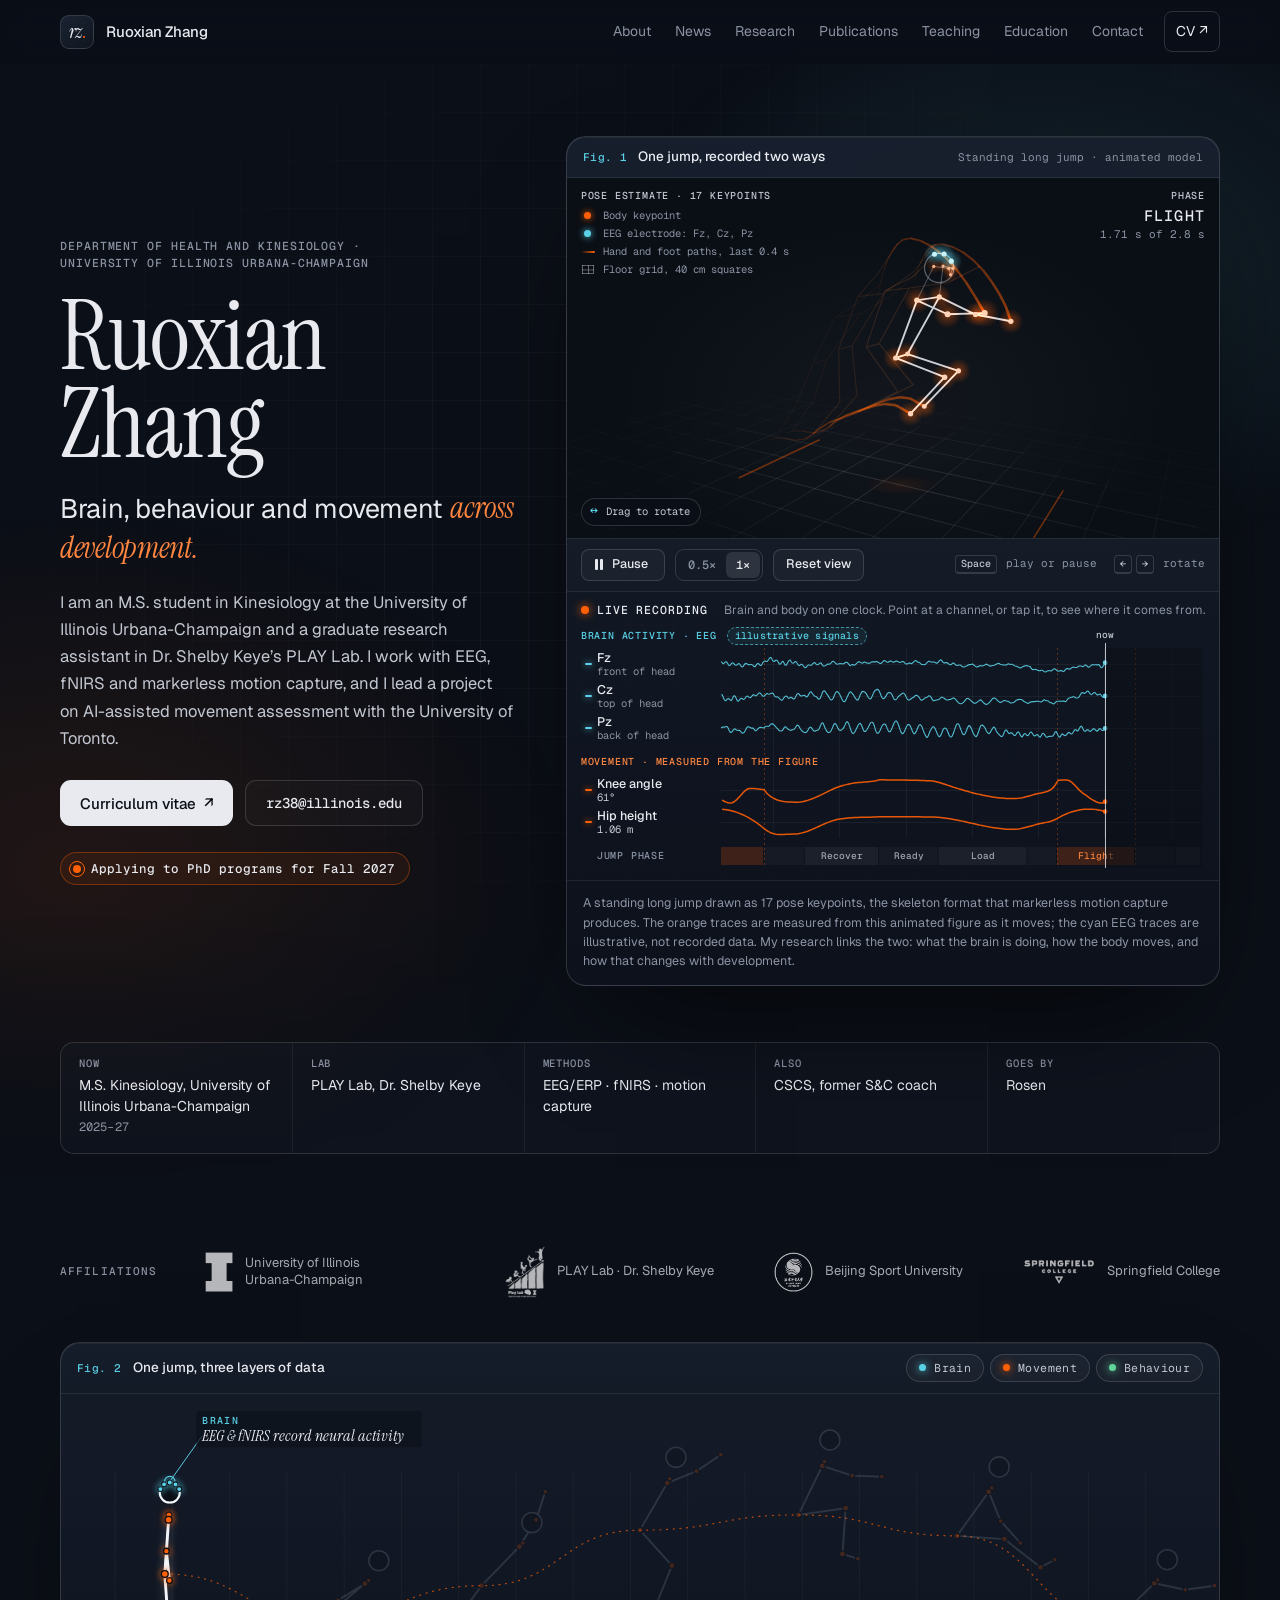
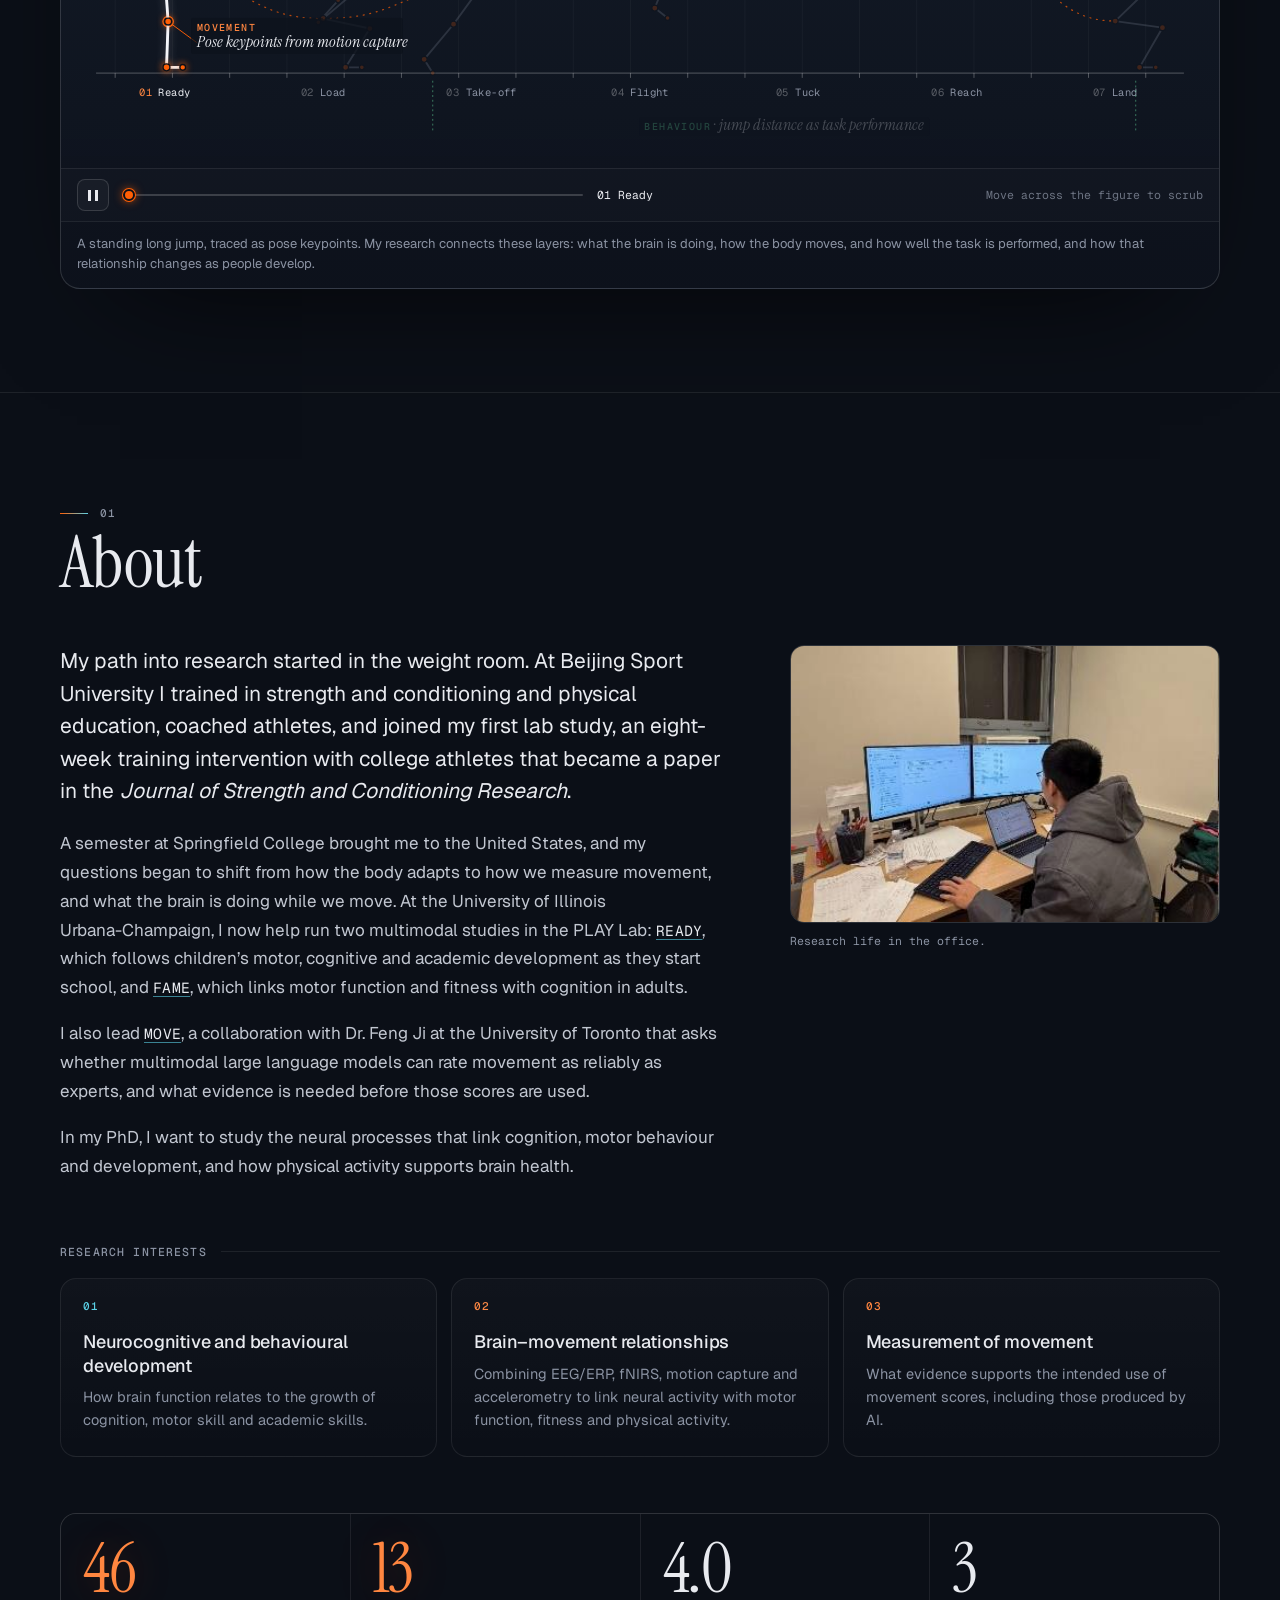
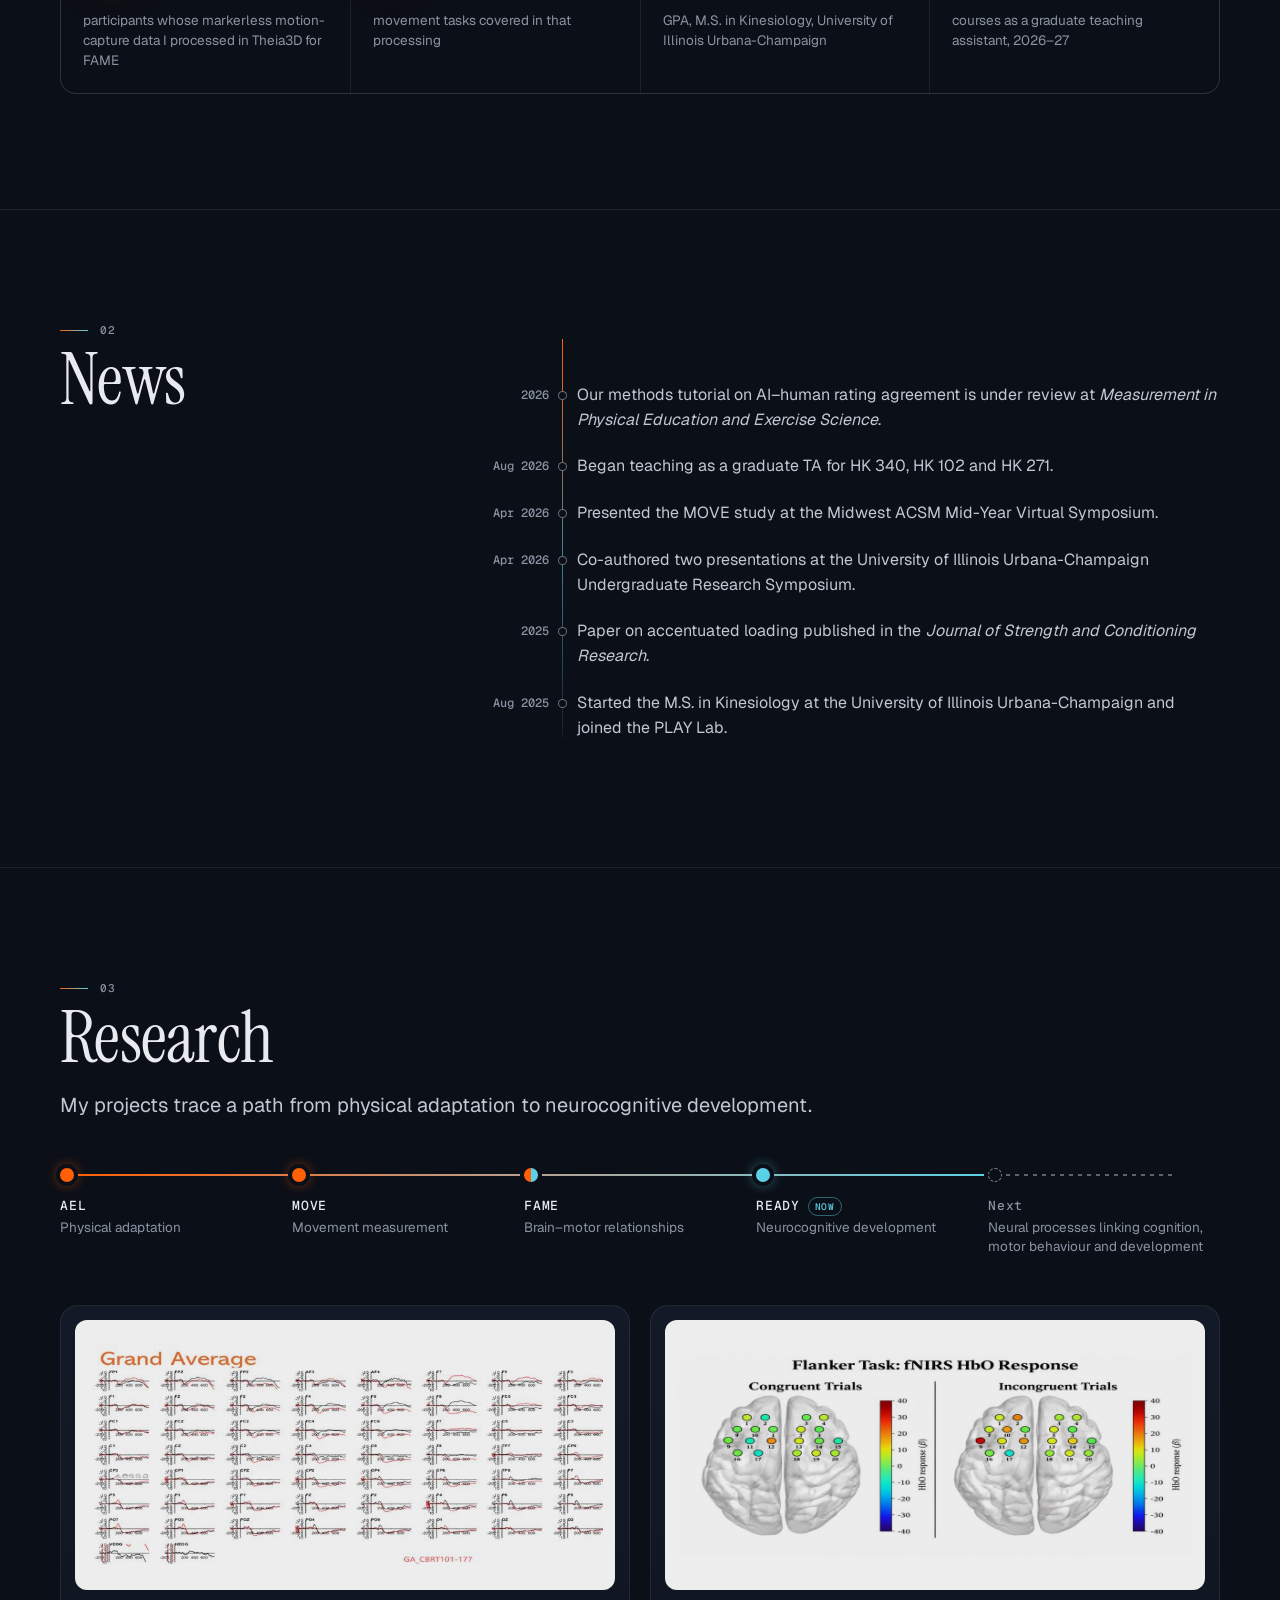
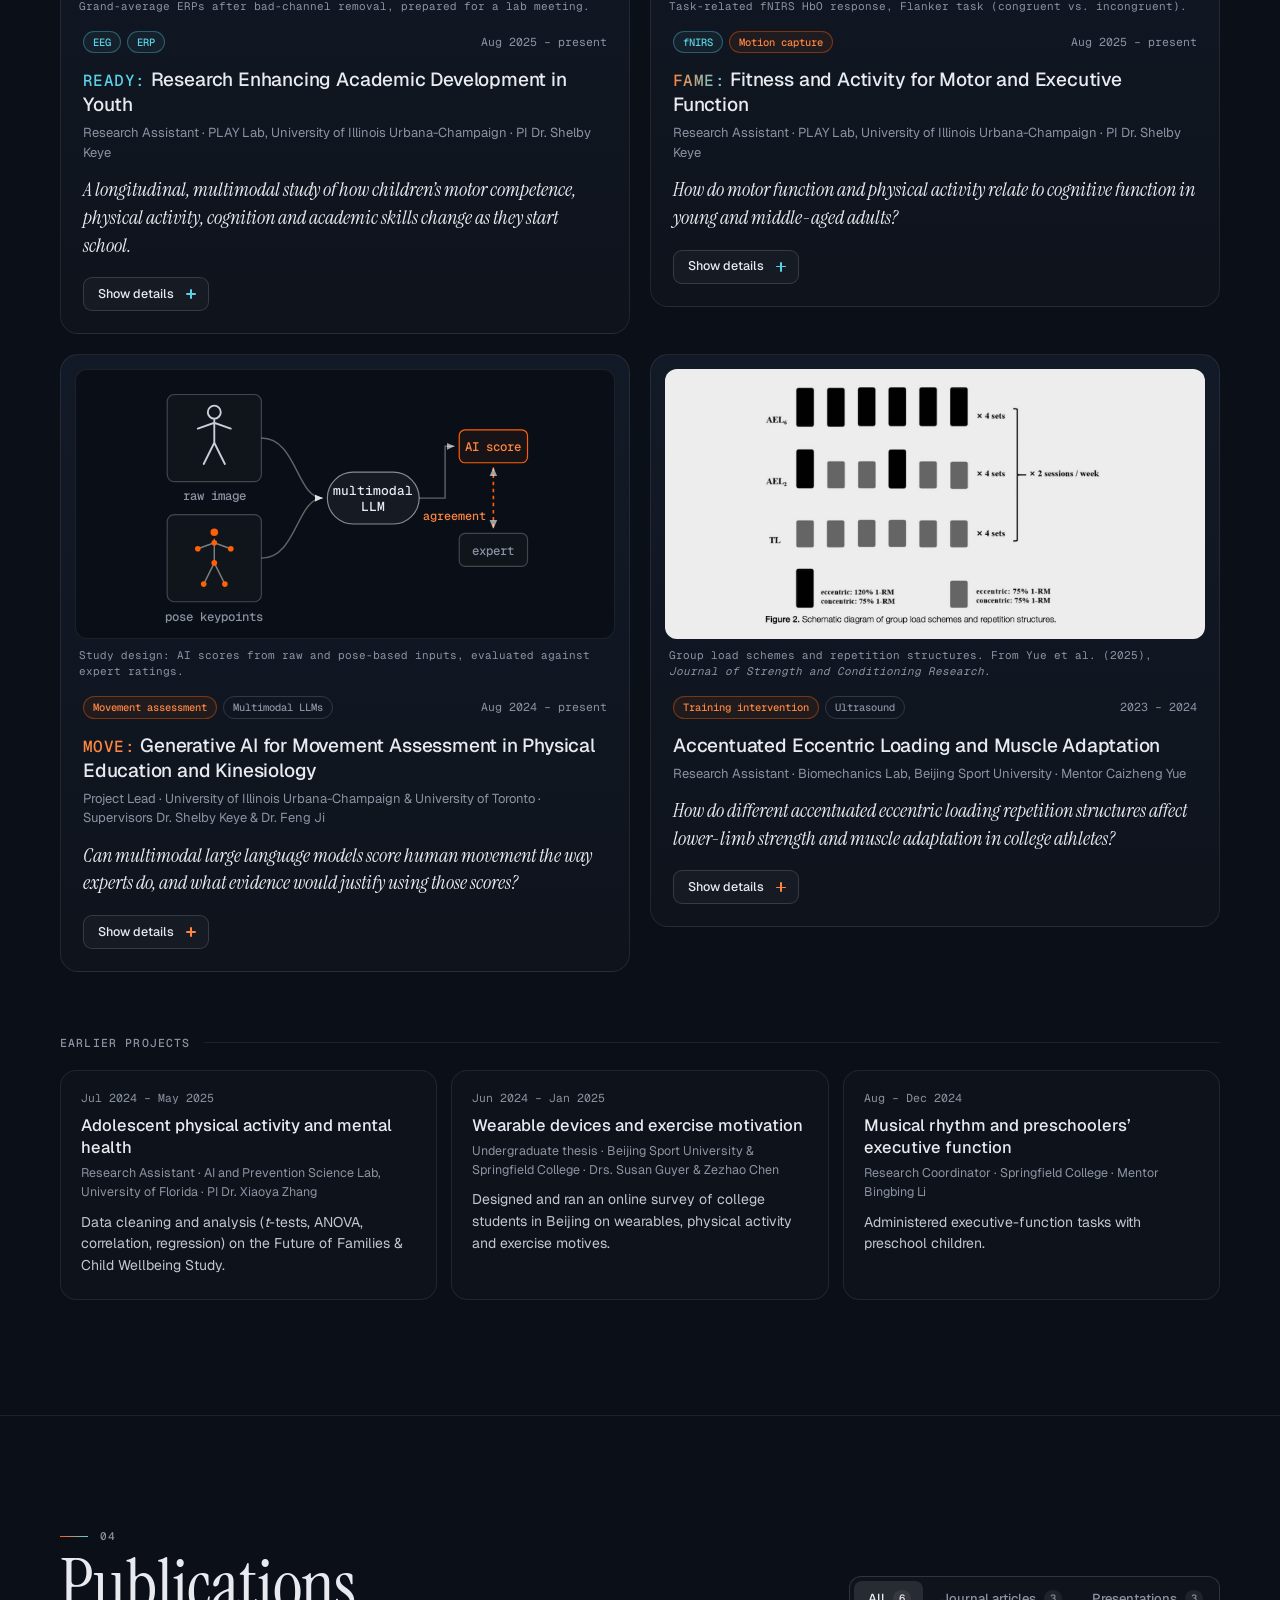
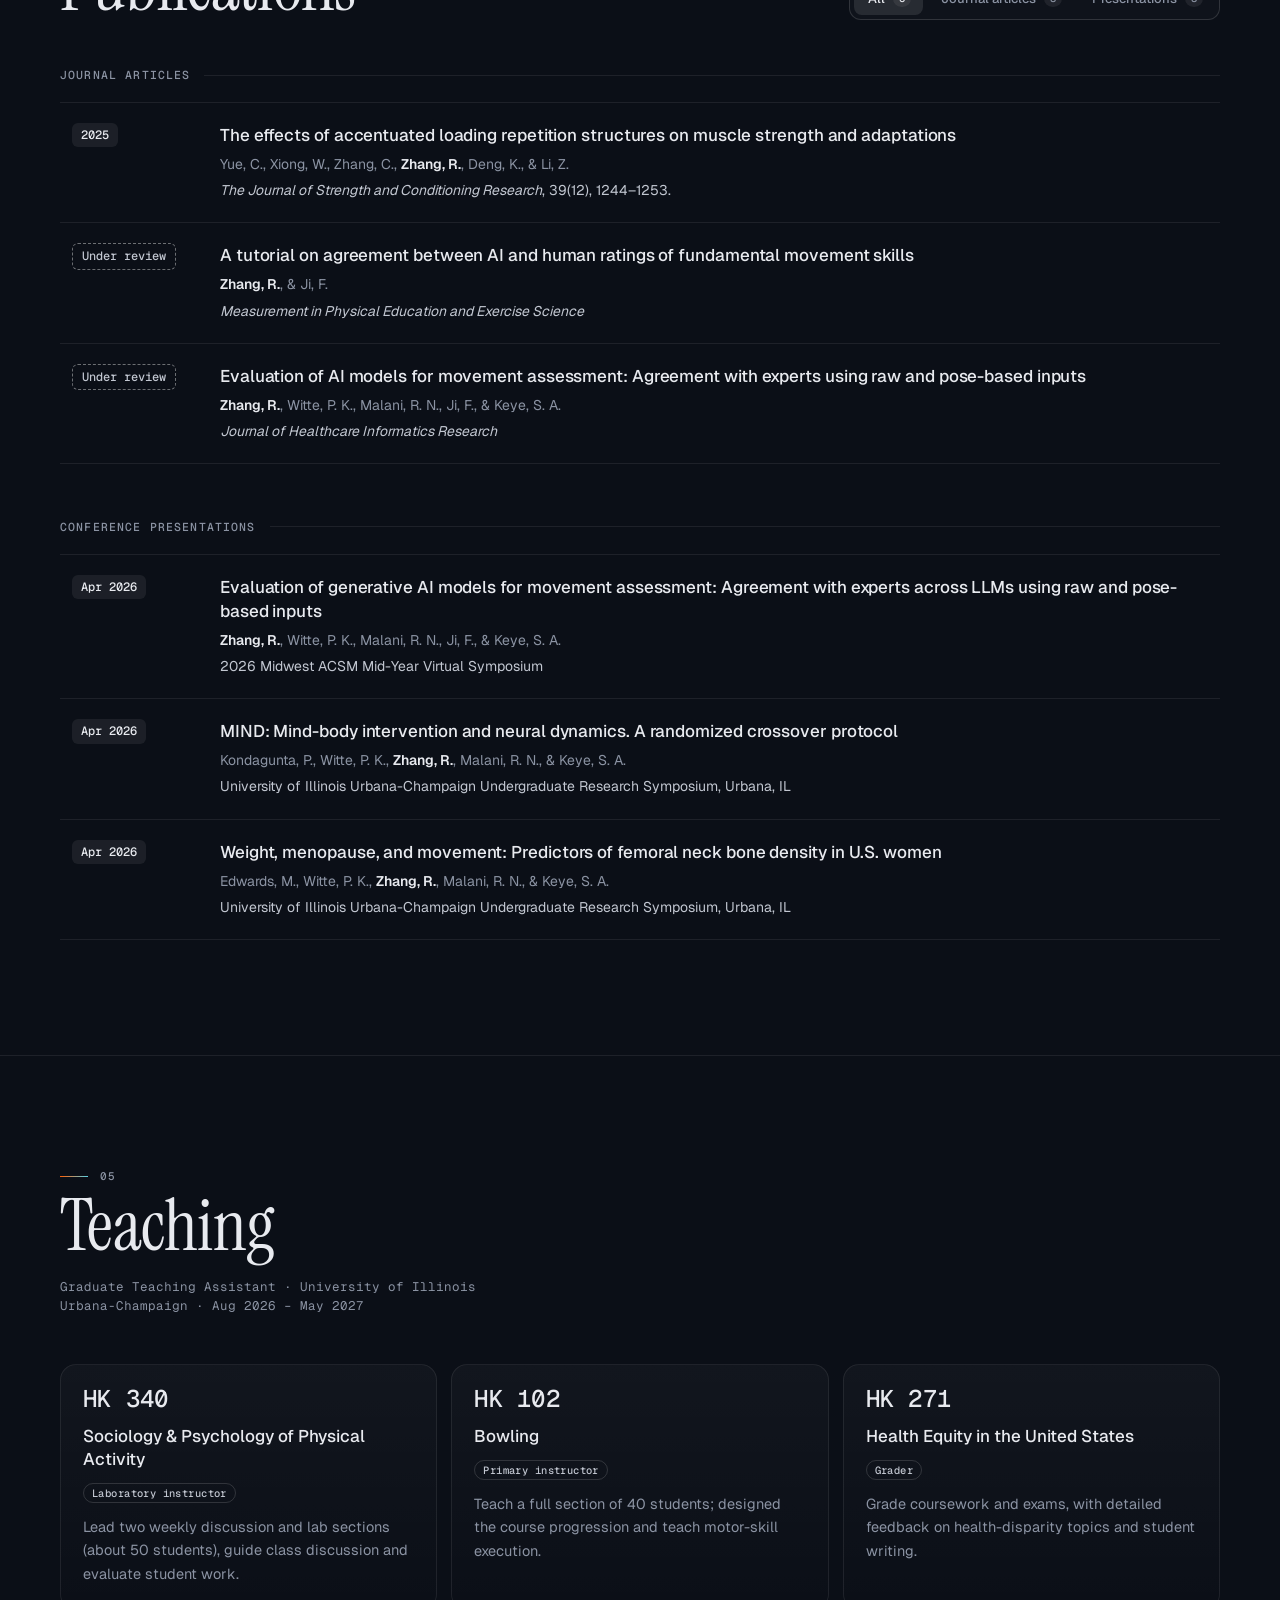
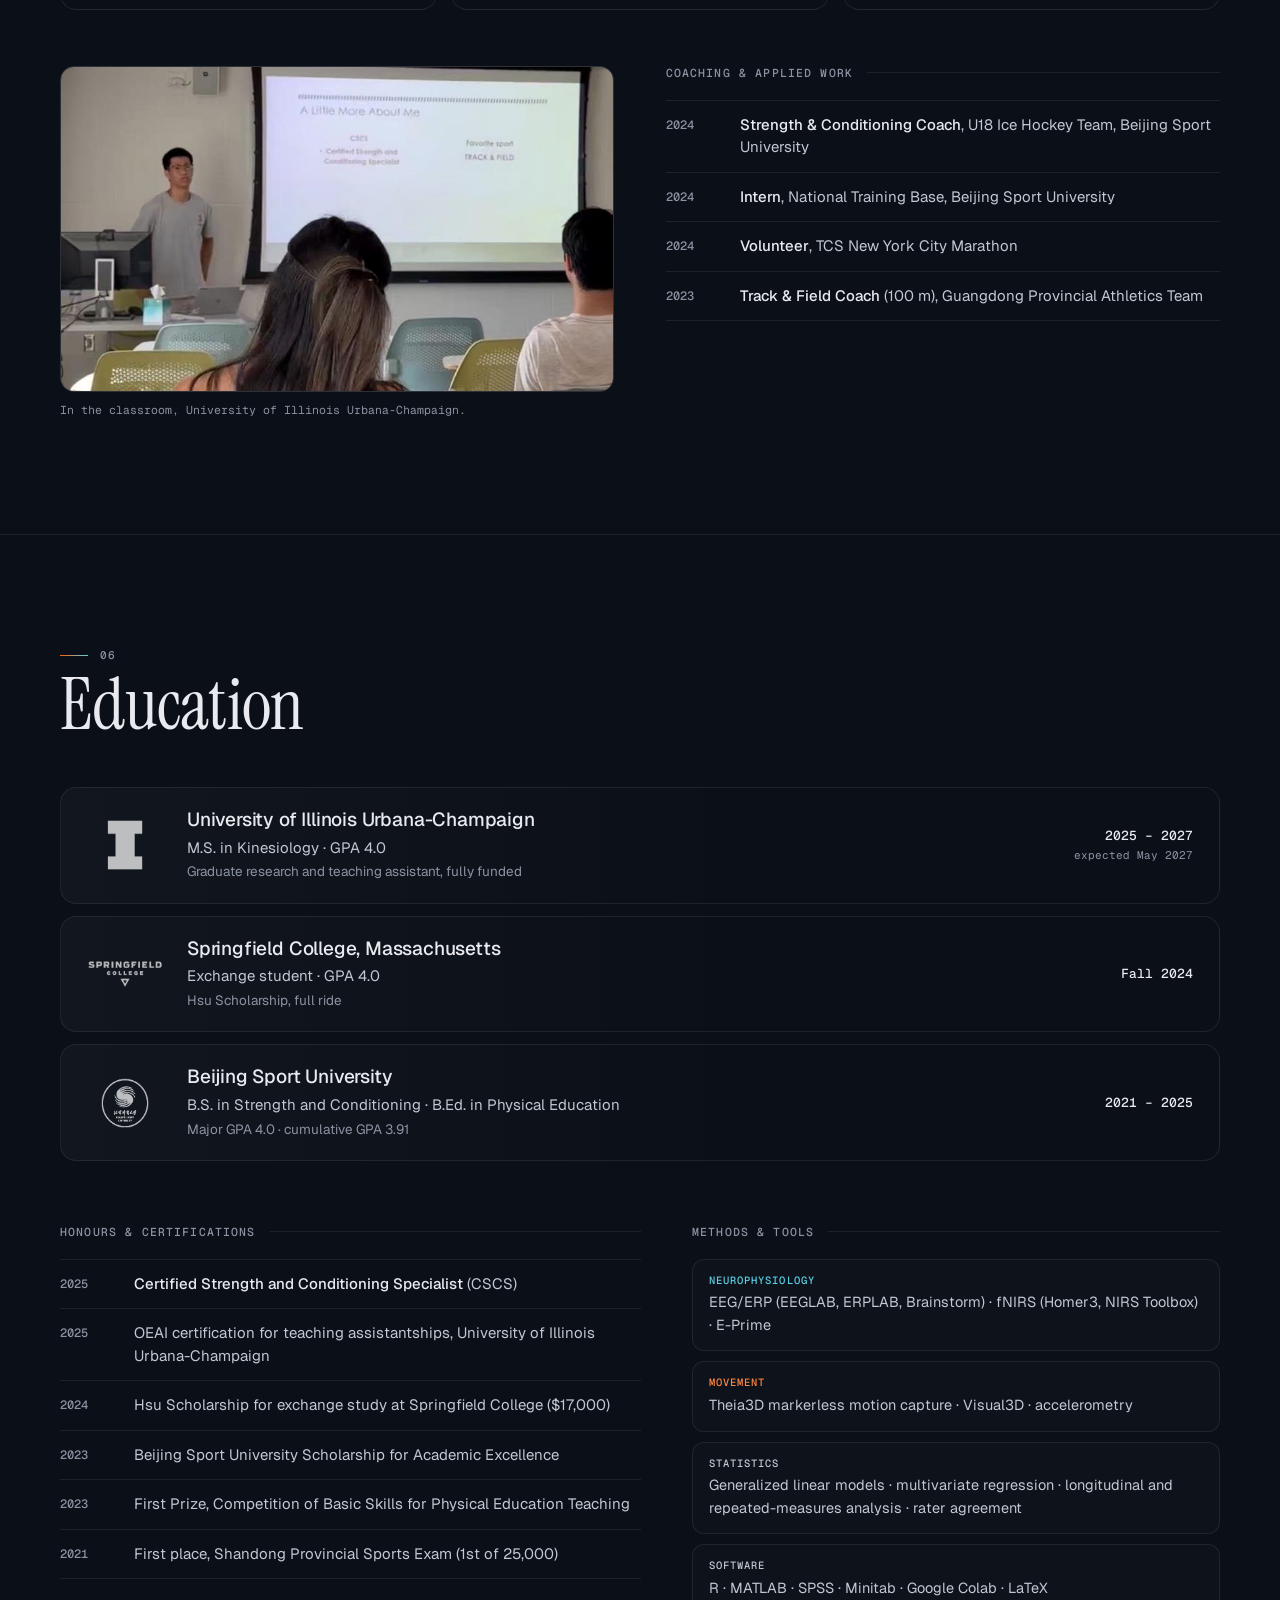
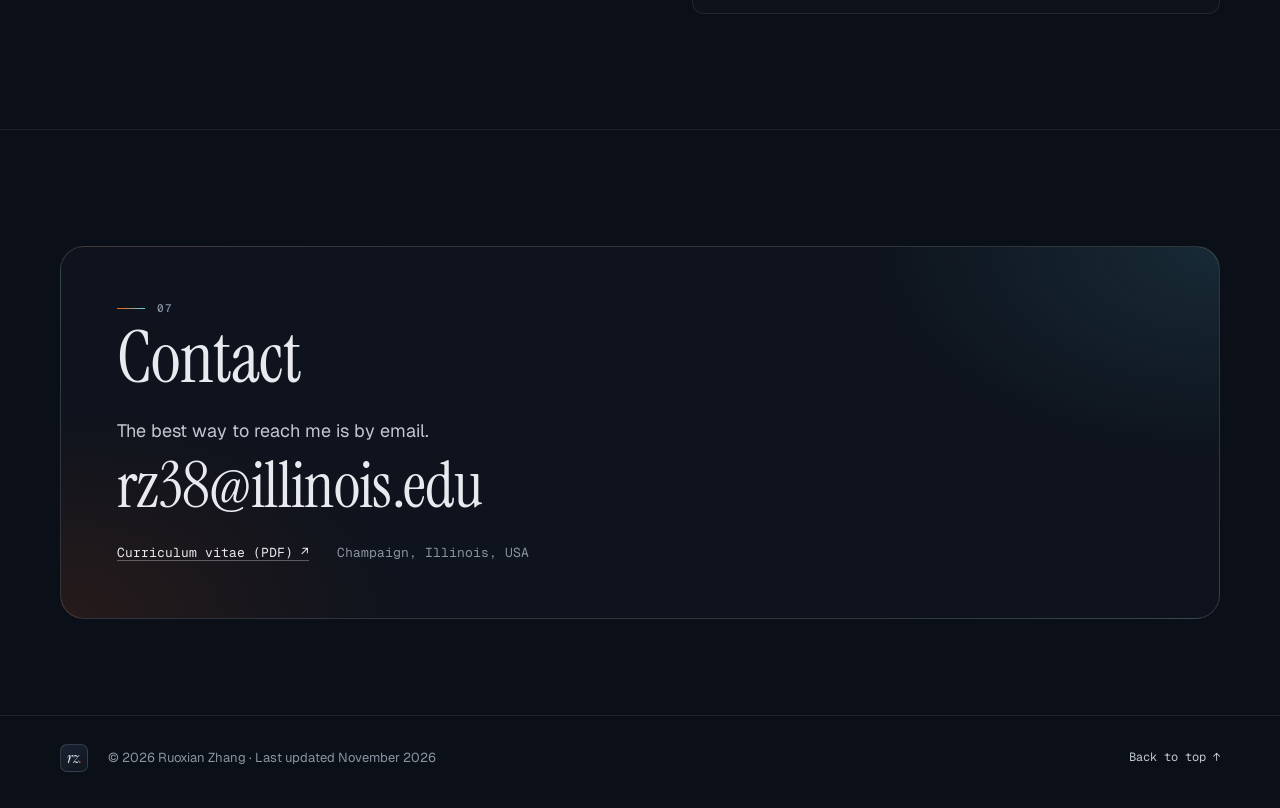
==== commit ded7ea31: "Add files via upload" ====
--- a/index.html
+++ b/index.html
@@ -3,6 +3,7 @@
 <head>
   <meta charset="utf-8">
   <meta name="viewport" content="width=device-width, initial-scale=1">
+  <meta name="robots" content="noindex, nofollow, noarchive">
   <title>Ruoxian Zhang · Kinesiology, University of Illinois Urbana-Champaign</title>
   <meta name="description" content="Ruoxian (Rosen) Zhang is an M.S. student in Kinesiology at the University of Illinois Urbana-Champaign studying brain, behaviour and movement across development with EEG, fNIRS, motion capture and AI-assisted movement assessment.">
   <meta name="author" content="Ruoxian Zhang">
@@ -15,7 +16,7 @@
   <link rel="preconnect" href="https://fonts.googleapis.com">
   <link rel="preconnect" href="https://fonts.gstatic.com" crossorigin>
   <link href="https://fonts.googleapis.com/css2?family=Geist:wght@300;400;500;600&family=Geist+Mono:wght@400;500&family=Instrument+Serif:ital@0;1&display=swap" rel="stylesheet">
-  <link rel="stylesheet" href="styles.css">
+  <link rel="stylesheet" href="styles.css?v=2">
   <script>document.documentElement.classList.add("js");</script>
 </head>
 <body>
@@ -176,6 +177,179 @@
           <li><img src="assets/img/logos/bsu.png" alt="" width="141" height="144" class="logo-bsu"><span>Beijing Sport University</span></li>
           <li><img src="assets/img/logos/springfield.png" alt="" width="211" height="76" class="logo-spring"><span>Springfield College</span></li>
         </ul>
+      </div>
+    </section>
+
+    <!-- ================= FIG. 2 · ONE JUMP, THREE LAYERS ================= -->
+    <section class="jump-sec" aria-label="One jump, three layers of data">
+      <div class="wrap">
+        <figure class="jump" id="jump">
+          <div class="jump-head">
+            <p class="jump-title"><span class="jump-fig">Fig. 2</span> One jump, three layers of data</p>
+            <div class="jump-chips" role="group" aria-label="Highlight a layer">
+              <button type="button" class="jchip jchip-brain" data-layer="brain"><span class="jchip-dot" aria-hidden="true"></span>Brain</button>
+              <button type="button" class="jchip jchip-move" data-layer="move"><span class="jchip-dot" aria-hidden="true"></span>Movement</button>
+              <button type="button" class="jchip jchip-behav" data-layer="behav"><span class="jchip-dot" aria-hidden="true"></span>Behaviour</button>
+            </div>
+          </div>
+          <div class="jump-stage">
+<!--JUMP-->
+<svg class="jump-svg" viewBox="0 0 1180 380" role="img" aria-labelledby="jump-title jump-desc">
+<title id="jump-title">A standing long jump traced as pose keypoints</title>
+<desc id="jump-desc">Seven pose-keypoint figures show a standing long jump from the ready position to landing. Labels mark the three parts of my research: brain activity recorded at the head with EEG and fNIRS, movement captured as body keypoints, and behaviour measured as jump distance.</desc>
+<defs><marker id="j-arr" viewBox="0 0 10 10" refX="5" refY="5" markerWidth="7" markerHeight="7" orient="auto-start-reverse"><path d="M1 1L9 5L1 9" fill="none" stroke="currentColor" stroke-width="1.4"/></marker></defs>
+<path class="j-grid" d="M40 70V282 M100 70V282 M160 70V282 M220 70V282 M280 70V282 M340 70V282 M400 70V282 M460 70V282 M520 70V282 M580 70V282 M640 70V282 M700 70V282 M760 70V282 M820 70V282 M880 70V282 M940 70V282 M1000 70V282 M1060 70V282 M1120 70V282"/>
+<line class="j-ground" x1="20" y1="282" x2="1160" y2="282"/>
+<path class="j-tick" d="M40 282v5 M100 282v5 M160 282v5 M220 282v5 M280 282v5 M340 282v5 M400 282v5 M460 282v5 M520 282v5 M580 282v5 M640 282v5 M700 282v5 M760 282v5 M820 282v5 M880 282v5 M940 282v5 M1000 282v5 M1060 282v5 M1120 282v5"/>
+<path class="j-com" d="M92.0 178.2 C175.0 178.2 175.0 224.9 258.0 224.9 C341.0 224.9 341.0 190.4 424.0 190.4 C507.0 190.4 507.0 132.2 590.0 132.2 C673.0 132.2 673.0 116.2 756.0 116.2 C839.0 116.2 839.0 138.2 922.0 138.2 C1005.0 138.2 1005.0 227.5 1088.0 227.5"/>
+<g class="jf" data-i="0" style="--i:0;--o:0.36">
+<path class="j-bone" d="M92.0 178.2L96.3 116.3 M96.0 121.3L93.7 154.2 M93.7 154.2L96.9 185.0 M92.0 178.2L95.5 228.0 M95.5 228.0L93.8 276.0 M93.8 276.0L110.8 276.0"/>
+<circle class="j-head" cx="97.2" cy="92.8" r="10.5"/>
+<circle class="j-kp" cx="96.3" cy="116.3" r="2.5"/>
+<circle class="j-kp" cx="96.0" cy="121.3" r="3.1"/>
+<circle class="j-kp" cx="93.7" cy="154.2" r="2.5"/>
+<circle class="j-kp" cx="96.9" cy="185.0" r="2.5"/>
+<circle class="j-kp" cx="92.0" cy="178.2" r="3.1"/>
+<circle class="j-kp" cx="95.5" cy="228.0" r="3.1"/>
+<circle class="j-kp" cx="93.8" cy="276.0" r="3.1"/>
+<circle class="j-kp" cx="110.8" cy="276.0" r="2.5"/>
+</g>
+<g class="jf" data-i="1" style="--i:1;--o:0.5">
+<path class="j-bone" d="M258.0 224.9L305.5 185.0 M301.7 188.3L273.7 205.7 M273.7 205.7L252.9 228.8 M258.0 224.9L306.9 235.3 M306.9 235.3L281.5 276.0 M281.5 276.0L298.5 276.0"/>
+<circle class="j-head" cx="316.3" cy="164.2" r="10.5"/>
+<circle class="j-kp" cx="305.5" cy="185.0" r="2.5"/>
+<circle class="j-kp" cx="301.7" cy="188.3" r="3.1"/>
+<circle class="j-kp" cx="273.7" cy="205.7" r="2.5"/>
+<circle class="j-kp" cx="252.9" cy="228.8" r="2.5"/>
+<circle class="j-kp" cx="258.0" cy="224.9" r="3.1"/>
+<circle class="j-kp" cx="306.9" cy="235.3" r="3.1"/>
+<circle class="j-kp" cx="281.5" cy="276.0" r="3.1"/>
+<circle class="j-kp" cx="298.5" cy="276.0" r="2.5"/>
+</g>
+<g class="jf" data-i="2" style="--i:2;--o:0.46">
+<path class="j-bone" d="M424.0 190.4L467.1 145.8 M463.6 149.4L481.1 121.4 M481.1 121.4L490.7 91.9 M424.0 190.4L394.6 230.8 M394.6 230.8L363.8 267.6 M363.8 267.6L372.8 282.0"/>
+<circle class="j-head" cx="476.7" cy="124.3" r="10.5"/>
+<circle class="j-kp" cx="467.1" cy="145.8" r="2.5"/>
+<circle class="j-kp" cx="463.6" cy="149.4" r="3.1"/>
+<circle class="j-kp" cx="481.1" cy="121.4" r="2.5"/>
+<circle class="j-kp" cx="490.7" cy="91.9" r="2.5"/>
+<circle class="j-kp" cx="424.0" cy="190.4" r="3.1"/>
+<circle class="j-kp" cx="394.6" cy="230.8" r="3.1"/>
+<circle class="j-kp" cx="363.8" cy="267.6" r="3.1"/>
+<circle class="j-kp" cx="372.8" cy="282.0" r="2.5"/>
+</g>
+<g class="jf" data-i="3" style="--i:3;--o:0.5">
+<path class="j-bone" d="M590.0 132.2L621.0 78.5 M618.5 82.8L649.1 70.4 M649.1 70.4L674.8 53.1 M590.0 132.2L623.5 169.3 M623.5 169.3L605.5 213.8 M605.5 213.8L618.9 224.3"/>
+<circle class="j-head" cx="627.7" cy="55.9" r="10.5"/>
+<circle class="j-kp" cx="621.0" cy="78.5" r="2.5"/>
+<circle class="j-kp" cx="618.5" cy="82.8" r="3.1"/>
+<circle class="j-kp" cx="649.1" cy="70.4" r="2.5"/>
+<circle class="j-kp" cx="674.8" cy="53.1" r="2.5"/>
+<circle class="j-kp" cx="590.0" cy="132.2" r="3.1"/>
+<circle class="j-kp" cx="623.5" cy="169.3" r="3.1"/>
+<circle class="j-kp" cx="605.5" cy="213.8" r="3.1"/>
+<circle class="j-kp" cx="618.9" cy="224.3" r="2.5"/>
+</g>
+<g class="jf jf-hl" data-i="4" style="--i:4;--o:1">
+<path class="j-bone" d="M756.0 116.2L783.2 60.4 M781.0 64.9L812.4 75.1 M812.4 75.1L843.4 76.2 M756.0 116.2L805.5 109.2 M805.5 109.2L802.2 157.1 M802.2 157.1L818.3 162.3"/>
+<circle class="j-head" cx="789.0" cy="37.7" r="10.5"/>
+<circle class="j-kp" cx="783.2" cy="60.4" r="2.5"/>
+<circle class="j-kp" cx="781.0" cy="64.9" r="3.1"/>
+<circle class="j-kp" cx="812.4" cy="75.1" r="2.5"/>
+<circle class="j-kp" cx="843.4" cy="76.2" r="2.5"/>
+<circle class="j-kp" cx="756.0" cy="116.2" r="3.1"/>
+<circle class="j-kp" cx="805.5" cy="109.2" r="3.1"/>
+<circle class="j-kp" cx="802.2" cy="157.1" r="3.1"/>
+<circle class="j-kp" cx="818.3" cy="162.3" r="2.5"/>
+<circle class="j-eeg j-static" cx="779.1" cy="34.1" r="2.3"/>
+<circle class="j-eeg j-static" cx="783.0" cy="29.1" r="2.3"/>
+<circle class="j-eeg j-static" cx="789.0" cy="27.2" r="2.3"/>
+<circle class="j-eeg j-static" cx="795.0" cy="29.1" r="2.3"/>
+<circle class="j-eeg j-static" cx="798.9" cy="34.1" r="2.3"/>
+</g>
+<g class="jf" data-i="5" style="--i:5;--o:0.5">
+<path class="j-bone" d="M922.0 138.2L958.4 88.0 M955.5 92.0L967.9 122.6 M967.9 122.6L988.6 145.7 M922.0 138.2L971.9 141.6 M971.9 141.6L1009.7 171.2 M1009.7 171.2L1024.7 163.2"/>
+<circle class="j-head" cx="966.4" cy="65.9" r="10.5"/>
+<circle class="j-kp" cx="958.4" cy="88.0" r="2.5"/>
+<circle class="j-kp" cx="955.5" cy="92.0" r="3.1"/>
+<circle class="j-kp" cx="967.9" cy="122.6" r="2.5"/>
+<circle class="j-kp" cx="988.6" cy="145.7" r="2.5"/>
+<circle class="j-kp" cx="922.0" cy="138.2" r="3.1"/>
+<circle class="j-kp" cx="971.9" cy="141.6" r="3.1"/>
+<circle class="j-kp" cx="1009.7" cy="171.2" r="3.1"/>
+<circle class="j-kp" cx="1024.7" cy="163.2" r="2.5"/>
+</g>
+<g class="jf" data-i="6" style="--i:6;--o:0.42">
+<path class="j-bone" d="M1088.0 227.5L1132.6 184.4 M1129.0 187.9L1161.3 194.7 M1161.3 194.7L1192.0 190.4 M1088.0 227.5L1137.5 234.4 M1137.5 234.4L1113.5 276.0 M1113.5 276.0L1130.5 276.0"/>
+<circle class="j-head" cx="1142.6" cy="163.2" r="10.5"/>
+<circle class="j-kp" cx="1132.6" cy="184.4" r="2.5"/>
+<circle class="j-kp" cx="1129.0" cy="187.9" r="3.1"/>
+<circle class="j-kp" cx="1161.3" cy="194.7" r="2.5"/>
+<circle class="j-kp" cx="1192.0" cy="190.4" r="2.5"/>
+<circle class="j-kp" cx="1088.0" cy="227.5" r="3.1"/>
+<circle class="j-kp" cx="1137.5" cy="234.4" r="3.1"/>
+<circle class="j-kp" cx="1113.5" cy="276.0" r="3.1"/>
+<circle class="j-kp" cx="1130.5" cy="276.0" r="2.5"/>
+</g>
+<text class="j-phase" data-i="0" x="92" y="306" text-anchor="middle"><tspan class="j-phase-n">01</tspan> Ready</text>
+<text class="j-phase" data-i="1" x="258" y="306" text-anchor="middle"><tspan class="j-phase-n">02</tspan> Load</text>
+<text class="j-phase" data-i="2" x="424" y="306" text-anchor="middle"><tspan class="j-phase-n">03</tspan> Take-off</text>
+<text class="j-phase" data-i="3" x="590" y="306" text-anchor="middle"><tspan class="j-phase-n">04</tspan> Flight</text>
+<text class="j-phase" data-i="4" x="756" y="306" text-anchor="middle"><tspan class="j-phase-n">05</tspan> Tuck</text>
+<text class="j-phase" data-i="5" x="922" y="306" text-anchor="middle"><tspan class="j-phase-n">06</tspan> Reach</text>
+<text class="j-phase" data-i="6" x="1088" y="306" text-anchor="middle"><tspan class="j-phase-n">07</tspan> Land</text>
+<g class="j-ann a-behav">
+<path class="j-dimext" d="M372.8 290V344M1109.5 290V344"/>
+<line class="j-dim" id="j-dim" x1="372.8" y1="338" x2="1109.5" y2="338" marker-start="url(#j-arr)" marker-end="url(#j-arr)"/>
+<rect class="j-tagbg" x="589.1" y="328" width="304" height="20" rx="2"/>
+<text class="j-dimtext" x="741.1" y="342" text-anchor="middle"><tspan class="j-kick">BEHAVIOUR</tspan> · jump distance as task performance</text>
+</g>
+<g class="j-ann a-brain" id="j-tag-brain">
+<path class="j-lead" d="M789.0 26.2 L823.0 -12.3"/>
+<circle class="j-target" cx="789.0" cy="26.2" r="5.5"/>
+<rect class="j-tagbg" x="817.0" y="-38.3" width="236" height="38" rx="2"/>
+<text class="j-kick" x="823.0" y="-24.3">BRAIN</text>
+<text class="j-desc" x="823.0" y="-7.3">EEG &amp; fNIRS record neural activity</text>
+</g>
+<g class="j-ann a-move" id="j-tag-move">
+<path class="j-lead" d="M805.5 109.2 L835.5 157.2"/>
+<circle class="j-target" cx="805.5" cy="109.2" r="5.5"/>
+<rect class="j-tagbg" x="829.5" y="131.2" width="222" height="38" rx="2"/>
+<text class="j-kick" x="835.5" y="145.2">MOVEMENT</text>
+<text class="j-desc" x="835.5" y="162.2">Pose keypoints from motion capture</text>
+</g>
+<g class="j-live" id="j-live" aria-hidden="true">
+<path class="j-live-bone" id="j-live-bone" d=""/>
+<circle class="j-live-head" id="j-live-head" cx="-50" cy="-50" r="10.5"/>
+<circle class="j-live-kp" data-k="neck" cx="-50" cy="-50" r="3"/>
+<circle class="j-live-kp" data-k="sh" cx="-50" cy="-50" r="3.6"/>
+<circle class="j-live-kp" data-k="el" cx="-50" cy="-50" r="3"/>
+<circle class="j-live-kp" data-k="wr" cx="-50" cy="-50" r="3"/>
+<circle class="j-live-kp" data-k="hip" cx="-50" cy="-50" r="3.6"/>
+<circle class="j-live-kp" data-k="kn" cx="-50" cy="-50" r="3.6"/>
+<circle class="j-live-kp" data-k="an" cx="-50" cy="-50" r="3.6"/>
+<circle class="j-live-kp" data-k="toe" cx="-50" cy="-50" r="3"/>
+<circle class="j-live-eeg" data-n="0" cx="-50" cy="-50" r="2.6"/>
+<circle class="j-live-eeg" data-n="1" cx="-50" cy="-50" r="2.6"/>
+<circle class="j-live-eeg" data-n="2" cx="-50" cy="-50" r="2.6"/>
+<circle class="j-live-eeg" data-n="3" cx="-50" cy="-50" r="2.6"/>
+<circle class="j-live-eeg" data-n="4" cx="-50" cy="-50" r="2.6"/>
+</g>
+</svg>
+<script type="application/json" id="jump-data">{"W":1180,"ground":282,"L":{"neck":13,"head_r":10.5,"trunk":62,"ua":33,"fa":31,"th":50,"sh":48,"foot":17,"ankle":6,"shoulder_drop":5},"xs":[92,258,424,590,756,922,1088],"names":["Ready","Load","Take-off","Flight","Tuck","Reach","Land"],"frames":[{"hip":[92,178.15],"t":4,"h":4,"s":-2,"ua":-4,"fa":6,"foot":0},{"hip":[258,224.9],"t":50,"h":78,"s":-32,"ua":-58,"fa":-42,"foot":0},{"hip":[424,190.36],"t":44,"h":-36,"s":-40,"ua":148,"fa":162,"foot":58},{"hip":[590,132.15],"t":30,"h":42,"s":-22,"ua":112,"fa":124,"foot":38},{"hip":[756,116.15],"t":26,"h":98,"s":-4,"ua":72,"fa":88,"foot":18},{"hip":[922,138.15],"t":36,"h":86,"s":52,"ua":22,"fa":42,"foot":-28},{"hip":[1088,227.47],"t":46,"h":82,"s":-30,"ua":78,"fa":98,"foot":0}],"dim":[372.8,1109.5]}</script>
+<!--/JUMP-->
+          </div>
+          <div class="jump-controls" hidden>
+            <button type="button" class="ctl jump-play" aria-pressed="true" aria-label="Pause animation"><span class="ico" aria-hidden="true"></span></button>
+            <input class="jump-scrub" type="range" min="0" max="600" step="1" value="0" aria-label="Scrub through the jump">
+            <output class="jump-phase" aria-live="off">01 Ready</output>
+            <span class="jump-hint">Move across the figure to scrub</span>
+          </div>
+          <figcaption class="jump-cap">
+            A standing long jump, traced as pose keypoints. My research connects these layers: what the brain is doing,
+            how the body moves, and how well the task is performed, and how that relationship changes as people develop.
+          </figcaption>
+        </figure>
       </div>
     </section>
 
@@ -674,6 +848,6 @@
     </div>
   </footer>
 
-  <script src="script.js" defer></script>
+  <script src="script.js?v=2" defer></script>
 </body>
 </html>
--- a/styles.css
+++ b/styles.css
@@ -1048,3 +1048,136 @@
   .status-dot::after { display: none; }
   .reveal { opacity: 1; transform: none; }
 }
+
+/* =================================================================
+   Fig. 2 · one jump, three layers (pose-keypoint sequence)
+   ================================================================= */
+.jump-sec { padding: 4px 0 clamp(64px, 8vw, 104px); }
+.jump {
+  --behav: #62d49a;
+  position: relative;
+  margin: 0;
+  background: linear-gradient(180deg, rgba(24, 32, 47, 0.78), rgba(13, 18, 28, 0.9));
+  border: 1px solid var(--line-2);
+  border-radius: 20px;
+  box-shadow: 0 50px 120px -60px rgba(0, 0, 0, 0.8), inset 0 1px 0 rgba(255, 255, 255, 0.05);
+  overflow: hidden;
+}
+.jump-head {
+  display: flex; align-items: center; justify-content: space-between;
+  gap: 10px 16px; flex-wrap: wrap;
+  padding: 11px 16px;
+  border-bottom: 1px solid var(--line);
+}
+.jump-title { margin: 0; font: 500 13.5px/1.3 var(--sans); }
+.jump-fig { font: 500 11px var(--mono); color: var(--brain); margin-right: 8px; letter-spacing: 0.04em; }
+.jump-chips { display: flex; gap: 6px; flex-wrap: wrap; }
+.jchip {
+  display: inline-flex; align-items: center; gap: 8px;
+  height: 28px; padding: 0 12px;
+  border: 1px solid var(--line-2); border-radius: 999px;
+  background: rgba(255, 255, 255, 0.03);
+  color: var(--soft);
+  font: 400 11.5px/1 var(--mono); letter-spacing: 0.03em;
+  cursor: pointer;
+  transition: background 0.2s, border-color 0.2s, color 0.2s;
+}
+.jchip:hover, .jchip.on { color: var(--text); border-color: rgba(255, 255, 255, 0.3); background: rgba(255, 255, 255, 0.07); }
+.jchip[aria-pressed="true"] { border-color: rgba(255, 255, 255, 0.55); }
+.jchip-dot { width: 7px; height: 7px; border-radius: 50%; }
+.jchip-brain .jchip-dot { background: var(--brain); box-shadow: 0 0 8px var(--brain); }
+.jchip-move .jchip-dot { background: var(--move); box-shadow: 0 0 8px var(--move); }
+.jchip-behav .jchip-dot { background: var(--behav); box-shadow: 0 0 8px var(--behav); }
+
+.jump-stage { position: relative; padding: 10px 16px 2px; }
+.jump-svg { width: 100%; height: auto; display: block; overflow: visible; }
+.js .jump-svg { cursor: ew-resize; }
+
+.j-grid { stroke: rgba(255, 255, 255, 0.045); stroke-width: 1; }
+.j-ground, .j-tick { stroke: rgba(255, 255, 255, 0.3); stroke-width: 1; }
+.j-com { fill: none; stroke: var(--move); stroke-width: 1.3; stroke-dasharray: 1 6; stroke-linecap: round; opacity: 0.7; }
+.jf { opacity: var(--o); }
+.j-bone { fill: none; stroke: #9aa3b5; stroke-width: 2; stroke-linecap: round; stroke-linejoin: round; }
+.j-head { fill: var(--bg); stroke: #9aa3b5; stroke-width: 1.6; }
+.j-kp { fill: var(--move); stroke: var(--bg); stroke-width: 1.2; }
+.j-eeg { fill: var(--brain); stroke: var(--bg); stroke-width: 1; }
+.j-phase { font: 400 11px var(--mono); letter-spacing: 0.04em; fill: var(--muted); transition: fill 0.2s; }
+.js .j-phase { cursor: pointer; }
+.j-phase .j-phase-n { fill: rgba(255, 255, 255, 0.3); }
+.j-phase:hover { fill: var(--soft); }
+.j-phase.on { fill: var(--text); }
+.j-phase.on .j-phase-n { fill: var(--move-text); }
+
+.j-ann { transition: opacity 0.3s; }
+.j-tagbg { fill: #0d121c; opacity: 0.74; }
+.j-kick { font: 500 10.5px var(--mono); letter-spacing: 0.14em; }
+.j-desc, .j-dimtext { font-family: var(--serif); font-style: italic; font-size: 16.5px; fill: var(--text); }
+.j-lead { fill: none; stroke-width: 1; }
+.j-target { fill: none; stroke-width: 1.2; }
+.a-brain .j-kick { fill: var(--brain); }
+.a-brain .j-lead, .a-brain .j-target { stroke: var(--brain); }
+.a-move .j-kick { fill: var(--move-text); }
+.a-move .j-lead, .a-move .j-target { stroke: var(--move); }
+.a-behav .j-kick { fill: var(--behav); }
+.j-dim { stroke: var(--behav); color: var(--behav); stroke-width: 1.3; }
+.j-dimext { stroke: var(--behav); stroke-width: 1; stroke-dasharray: 2 3; opacity: 0.55; }
+
+/* live figure, driven by script.js */
+.j-live { display: none; }
+.js .j-live { display: inline; }
+.js .jf .j-eeg { display: none; }
+.j-live-bone { fill: none; stroke: #f4f6fa; stroke-width: 3; stroke-linecap: round; stroke-linejoin: round; filter: drop-shadow(0 0 5px rgba(255, 255, 255, 0.28)); }
+.j-live-head { fill: var(--bg); stroke: #f4f6fa; stroke-width: 2.2; }
+.j-live-kp { fill: var(--move); stroke: var(--bg); stroke-width: 1.4; filter: drop-shadow(0 0 4px rgba(255, 95, 5, 0.9)); }
+.j-live-eeg { fill: var(--brain); stroke: var(--bg); stroke-width: 1.1; filter: drop-shadow(0 0 4px rgba(90, 209, 230, 0.95)); }
+
+/* layer focus (chips) */
+.jump-svg .j-live-kp, .jump-svg .j-live-eeg, .jump-svg .j-kp { transition: opacity 0.3s; }
+.focus-brain .a-move, .focus-brain .a-behav, .focus-brain .j-live-kp, .focus-brain .j-kp, .focus-brain .j-com { opacity: 0.12; }
+.focus-move .a-brain, .focus-move .a-behav, .focus-move .j-live-eeg { opacity: 0.12; }
+.focus-behav .a-brain, .focus-behav .a-move, .focus-behav .j-live-eeg, .focus-behav .j-live-kp { opacity: 0.12; }
+.focus-brain .j-live-eeg, .focus-move .j-live-kp { animation: jpulse 1s ease-in-out infinite; transform-box: fill-box; transform-origin: center; }
+.focus-behav .j-dim { stroke-width: 2.4; }
+@keyframes jpulse { 50% { transform: scale(1.6); } }
+
+/* entrance */
+.js .jump-svg { opacity: 0; transform: translateY(8px); transition: opacity 0.9s ease, transform 0.9s ease; }
+.js .jump.in .jump-svg { opacity: 1; transform: none; }
+
+/* controls */
+.jump-controls {
+  display: flex; align-items: center; gap: 12px;
+  padding: 10px 16px;
+  border-top: 1px solid var(--line);
+  background: rgba(255, 255, 255, 0.012);
+  font: 400 11.5px/1.3 var(--mono); color: var(--muted);
+}
+.jump-controls[hidden] { display: none; }
+.jump-play { width: 32px; min-width: 32px; padding: 0; justify-content: center; }
+.jump-play .ico { display: block; width: 10px; height: 11px; }
+.jump-play[aria-pressed="true"] .ico { border-left: 3px solid currentColor; border-right: 3px solid currentColor; }
+.jump-play[aria-pressed="false"] .ico { width: 0; height: 0; border-style: solid; border-width: 6px 0 6px 10px; border-color: transparent transparent transparent currentColor; transform: translateX(1px); }
+.jump-scrub { flex: 1; max-width: 460px; -webkit-appearance: none; appearance: none; height: 20px; background: transparent; cursor: pointer; }
+.jump-scrub::-webkit-slider-runnable-track { height: 2px; border-radius: 2px; background: rgba(255, 255, 255, 0.18); }
+.jump-scrub::-moz-range-track { height: 2px; border-radius: 2px; background: rgba(255, 255, 255, 0.18); }
+.jump-scrub::-webkit-slider-thumb { -webkit-appearance: none; width: 12px; height: 12px; margin-top: -5px; border-radius: 50%; background: var(--move); border: 2px solid var(--bg); box-shadow: 0 0 0 1px var(--move), 0 0 10px rgba(255, 95, 5, 0.8); }
+.jump-scrub::-moz-range-thumb { width: 10px; height: 10px; border-radius: 50%; background: var(--move); border: 2px solid var(--bg); box-shadow: 0 0 0 1px var(--move); }
+.jump-phase { min-width: 92px; color: var(--text); }
+.jump-hint { margin-left: auto; color: var(--muted); opacity: 0.75; }
+@media (hover: none) { .jump-hint { display: none; } }
+.jump-cap { margin: 0; padding: 12px 16px 14px; border-top: 1px solid var(--line); font-size: 13px; line-height: 1.55; color: var(--muted); }
+
+@media (max-width: 860px) {
+  .jump-stage { overflow-x: auto; -webkit-overflow-scrolling: touch; scrollbar-width: none; }
+  .jump-stage::-webkit-scrollbar { display: none; }
+  .jump-svg { min-width: 760px; }
+  .jump-hint { display: none; }
+}
+@media (prefers-reduced-motion: reduce) {
+  .js .jump-svg { opacity: 1; transform: none; transition: none; }
+  .focus-brain .j-live-eeg, .focus-move .j-live-kp { animation: none; }
+}
+@media print { .jump-controls { display: none; } }
+/* without JavaScript: static figure only, room for the fixed callouts, no inert chips */
+html:not(.js) .jump-chips { display: none; }
+html:not(.js) .jump-stage { padding-top: 34px; }
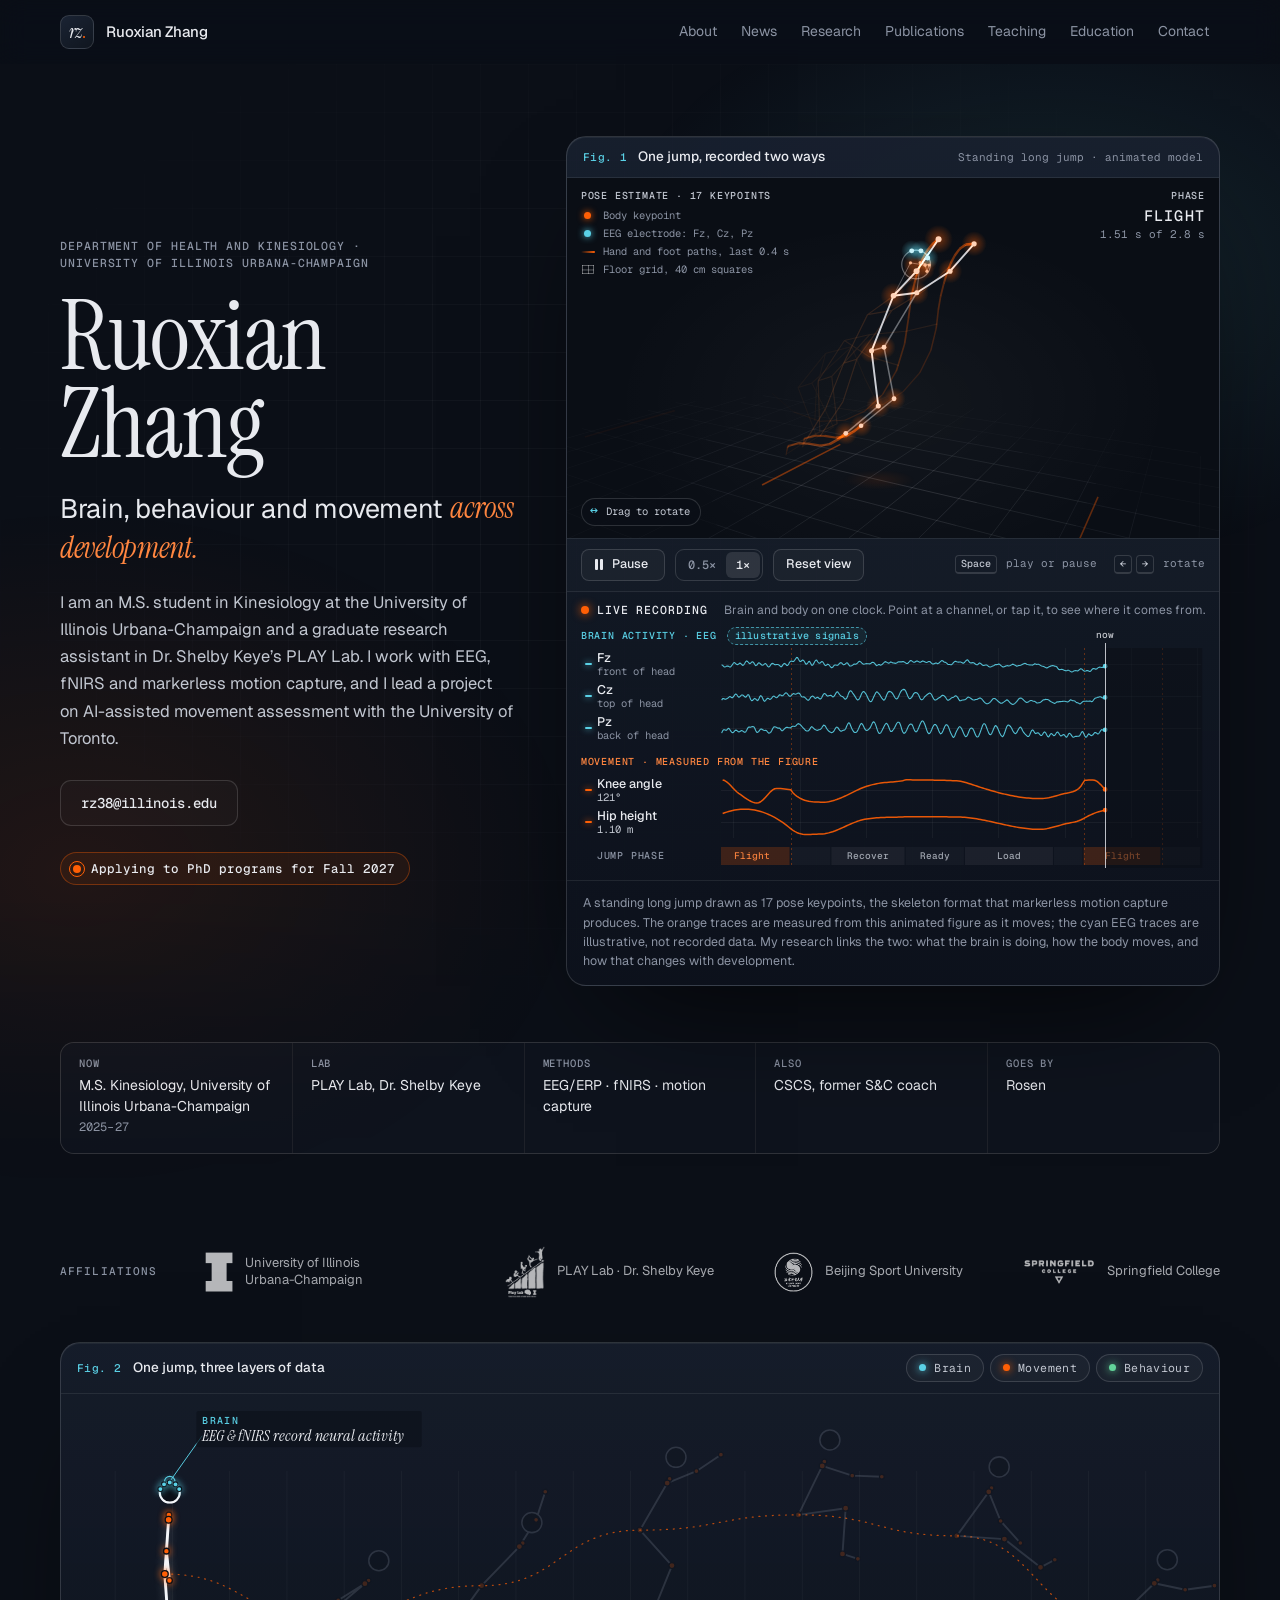
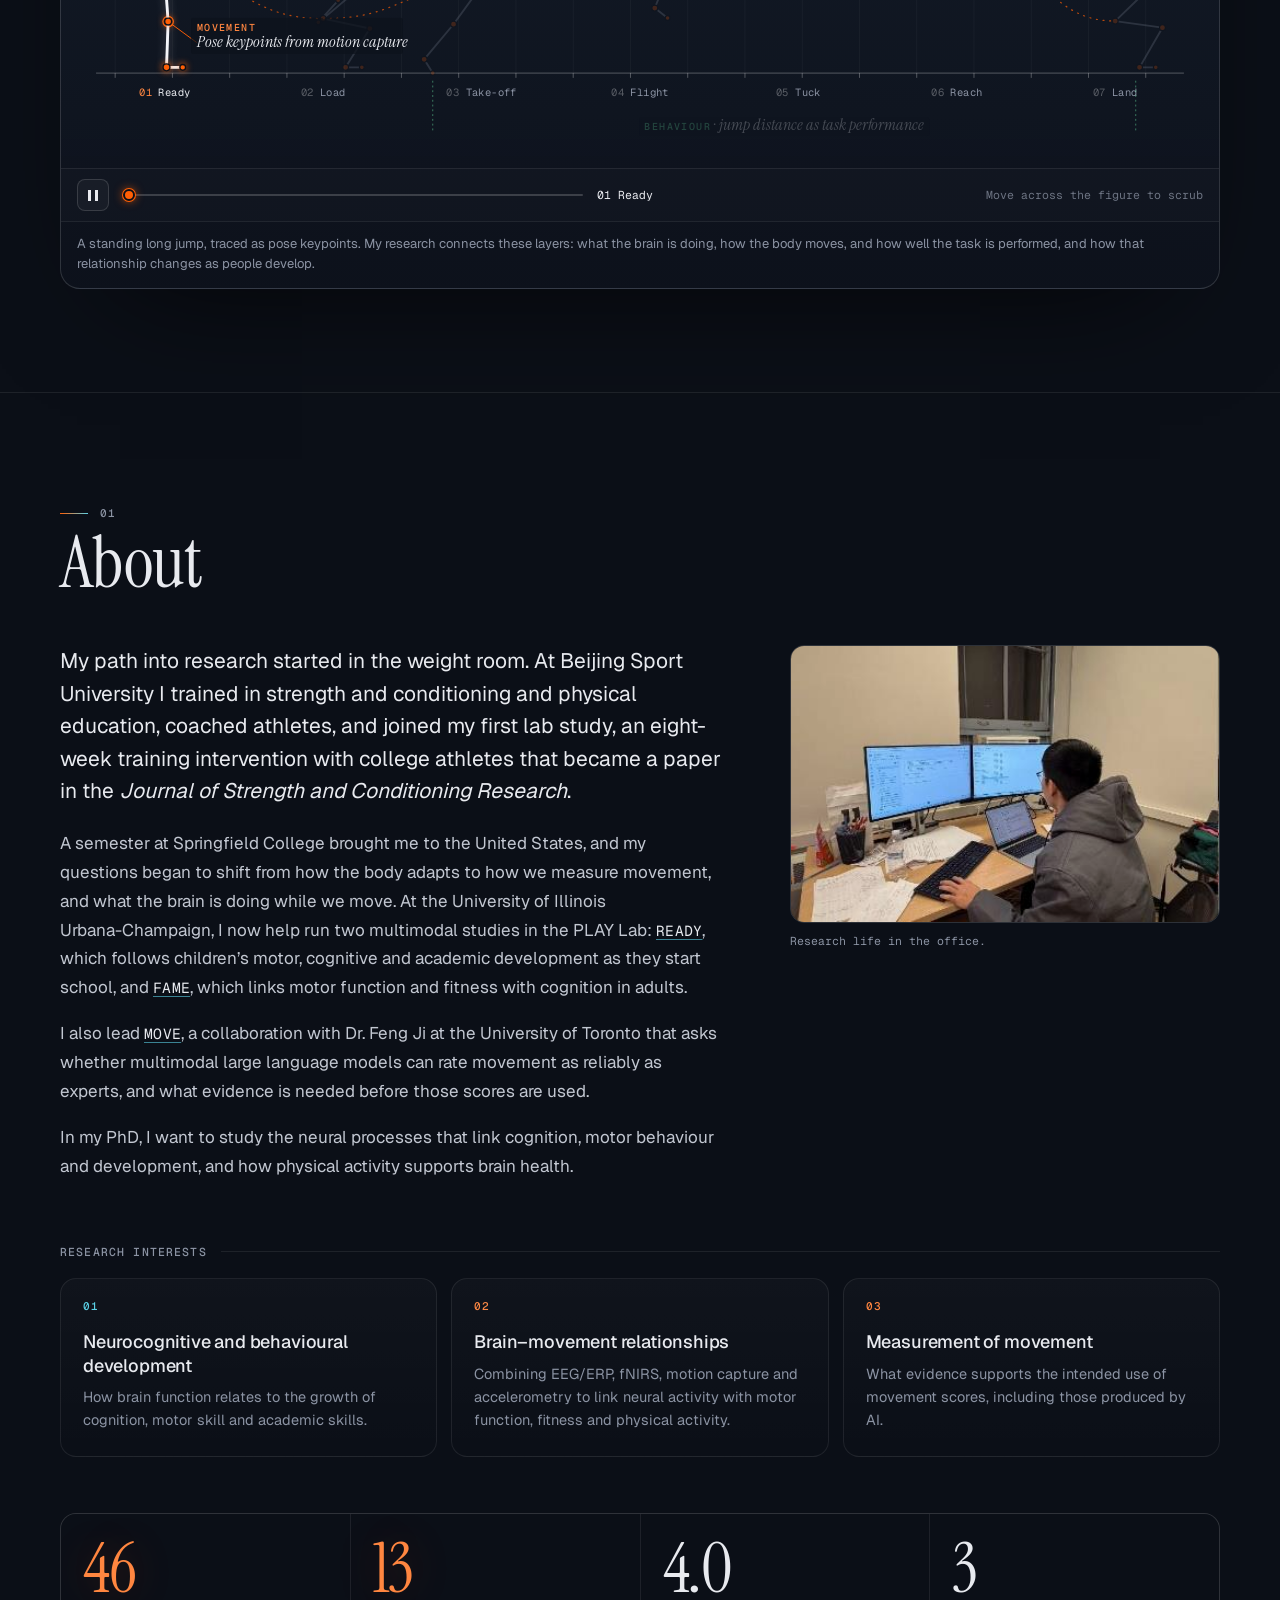
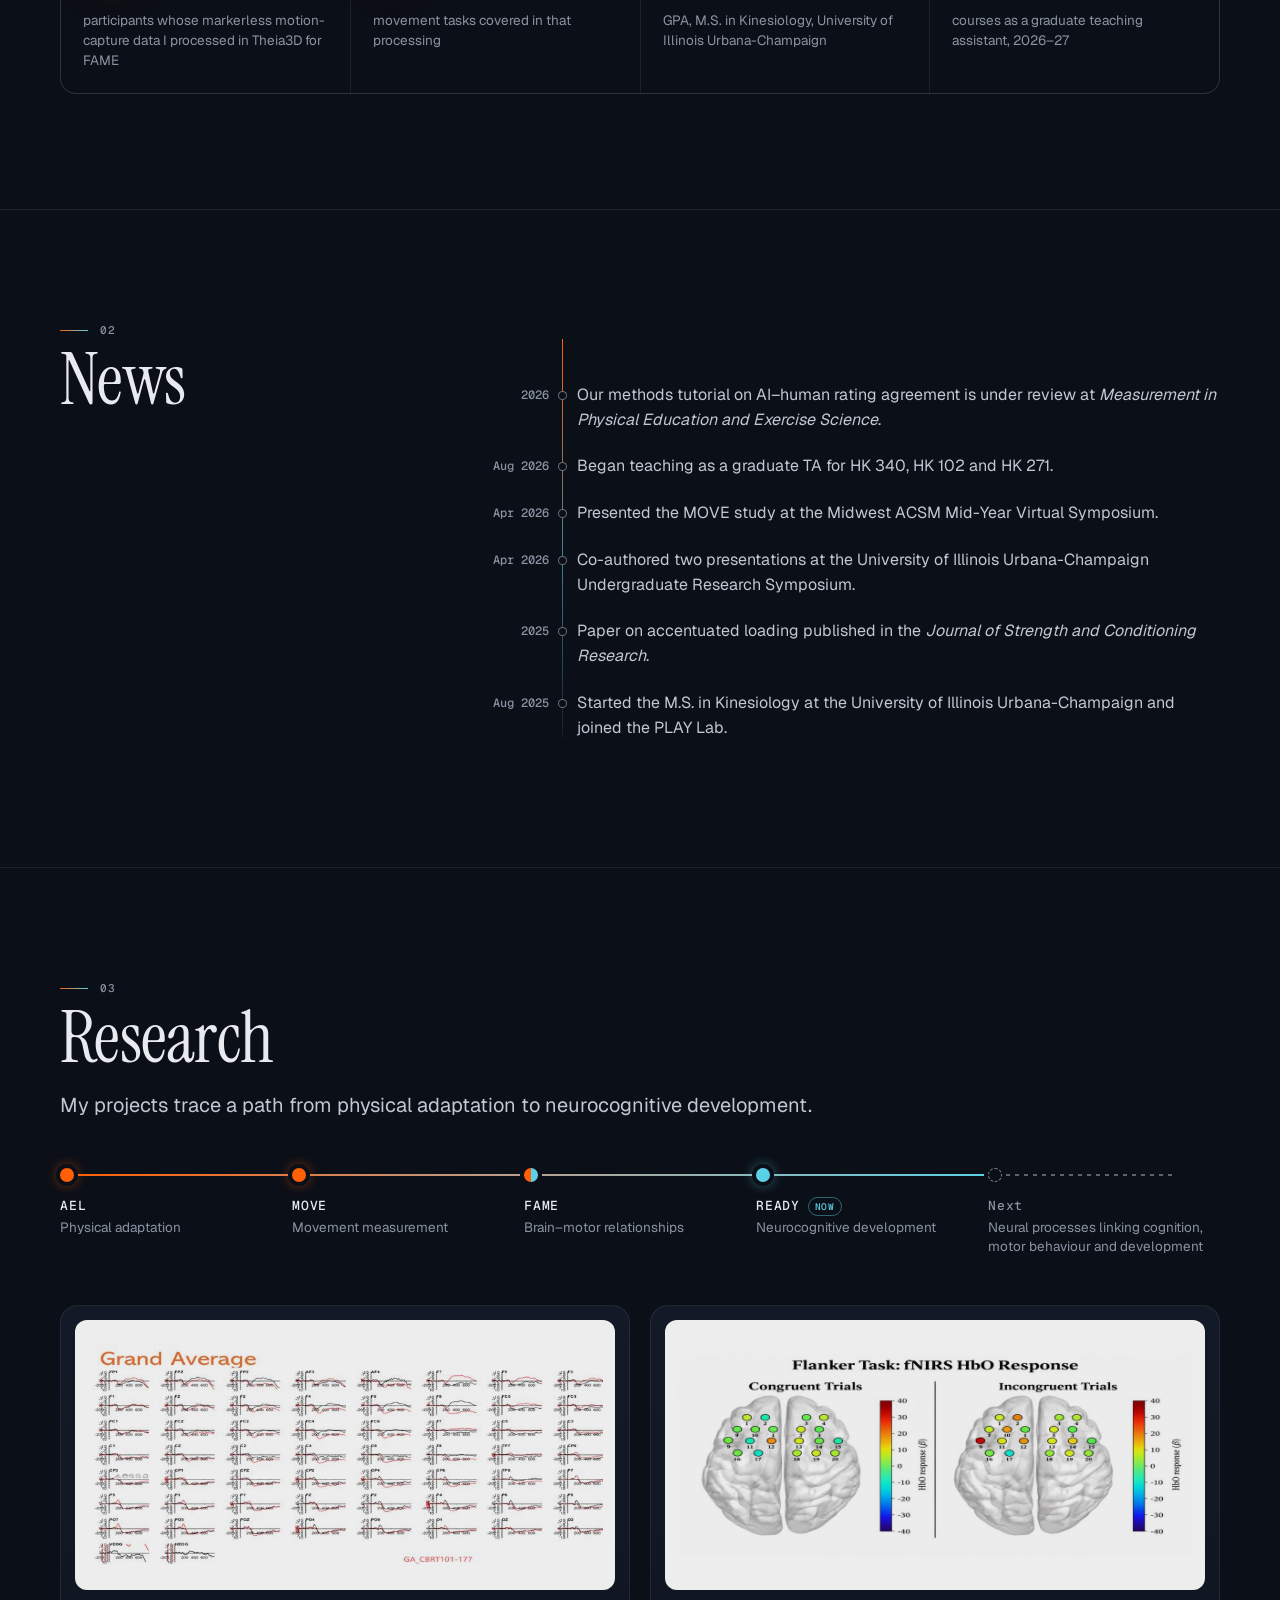
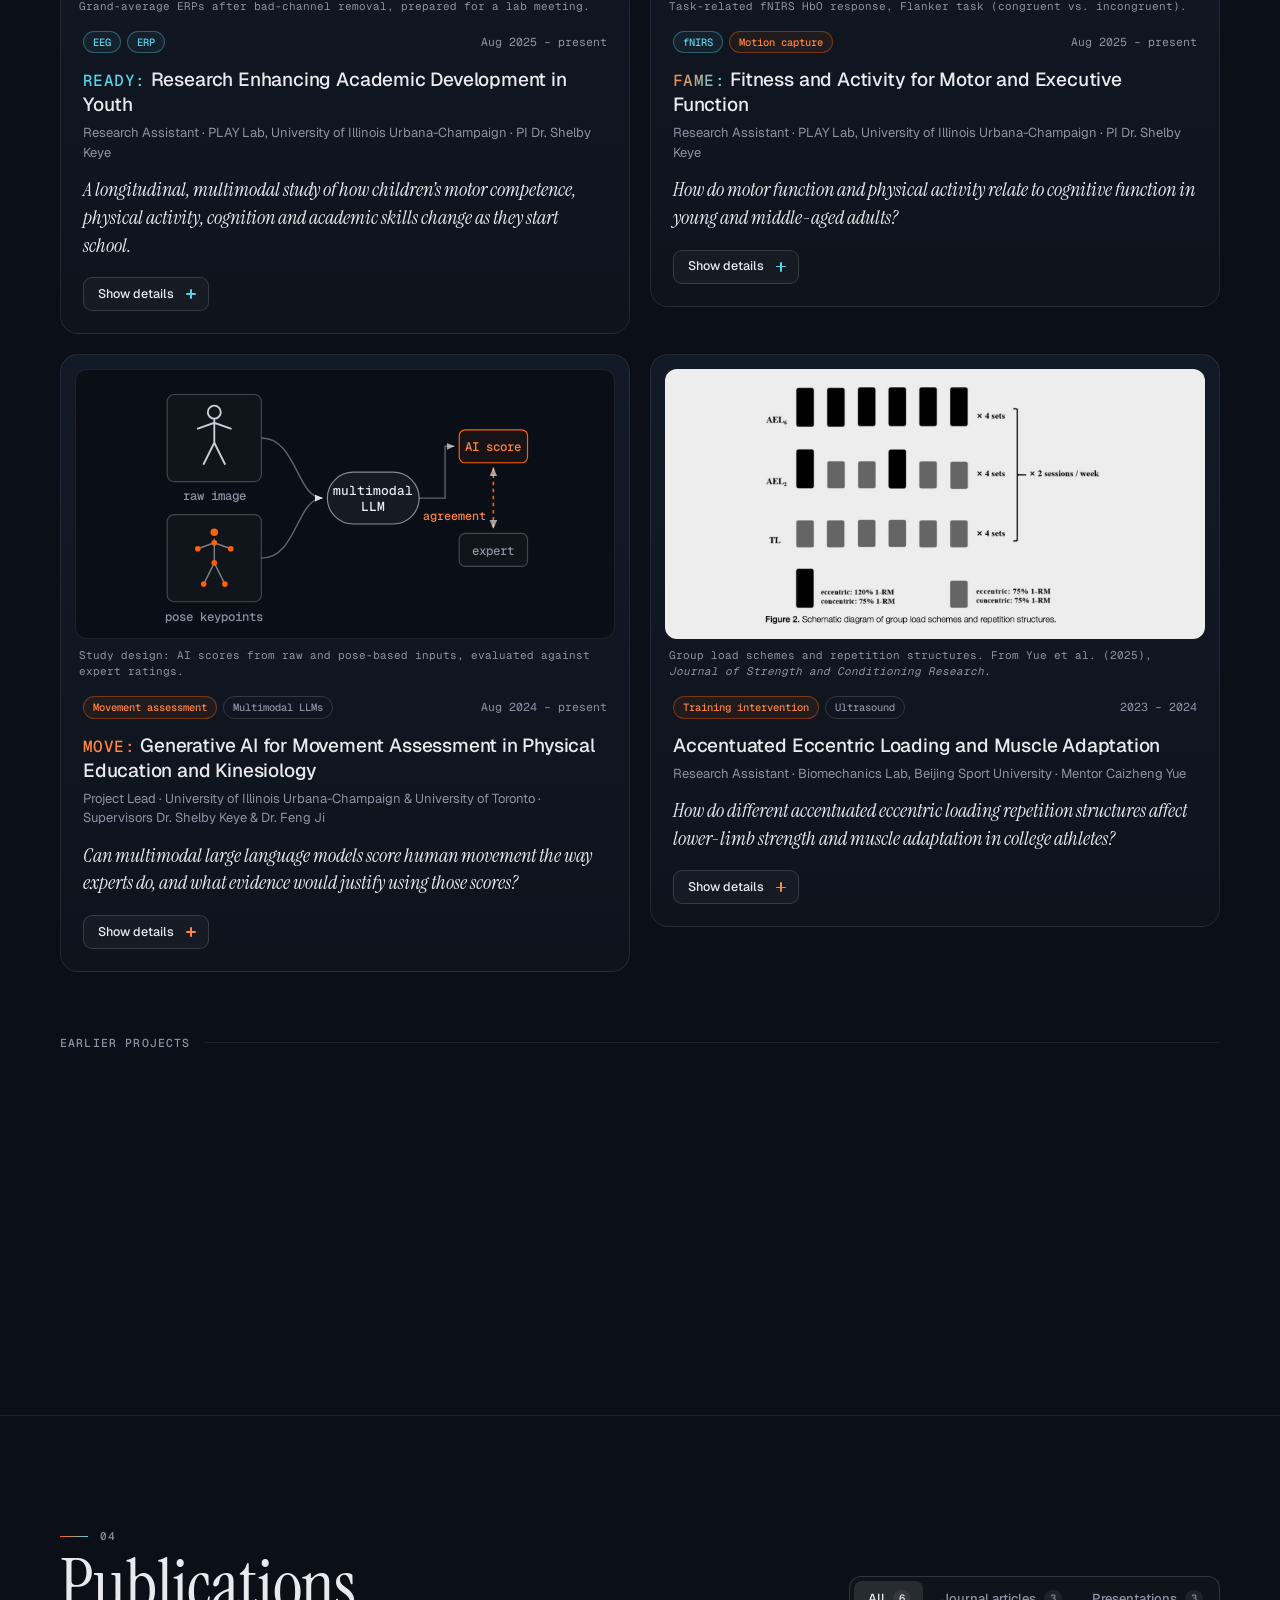
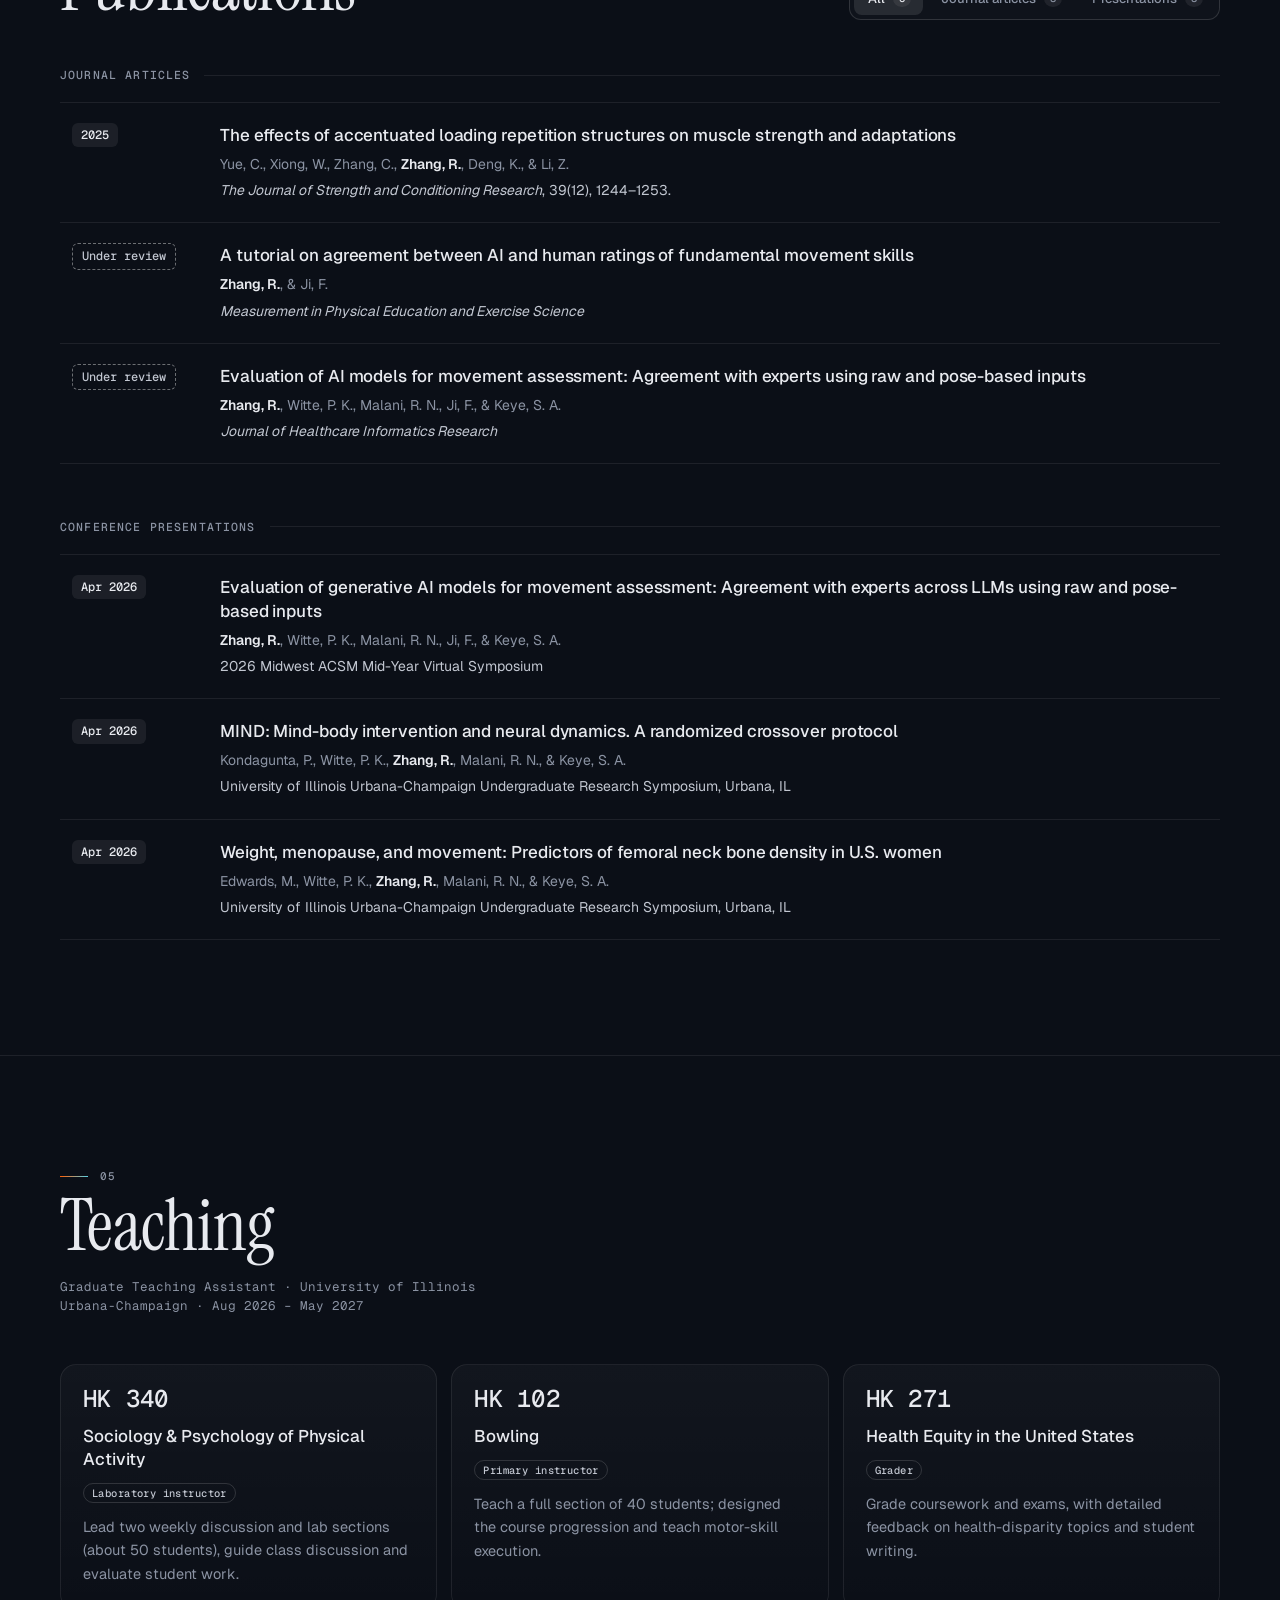
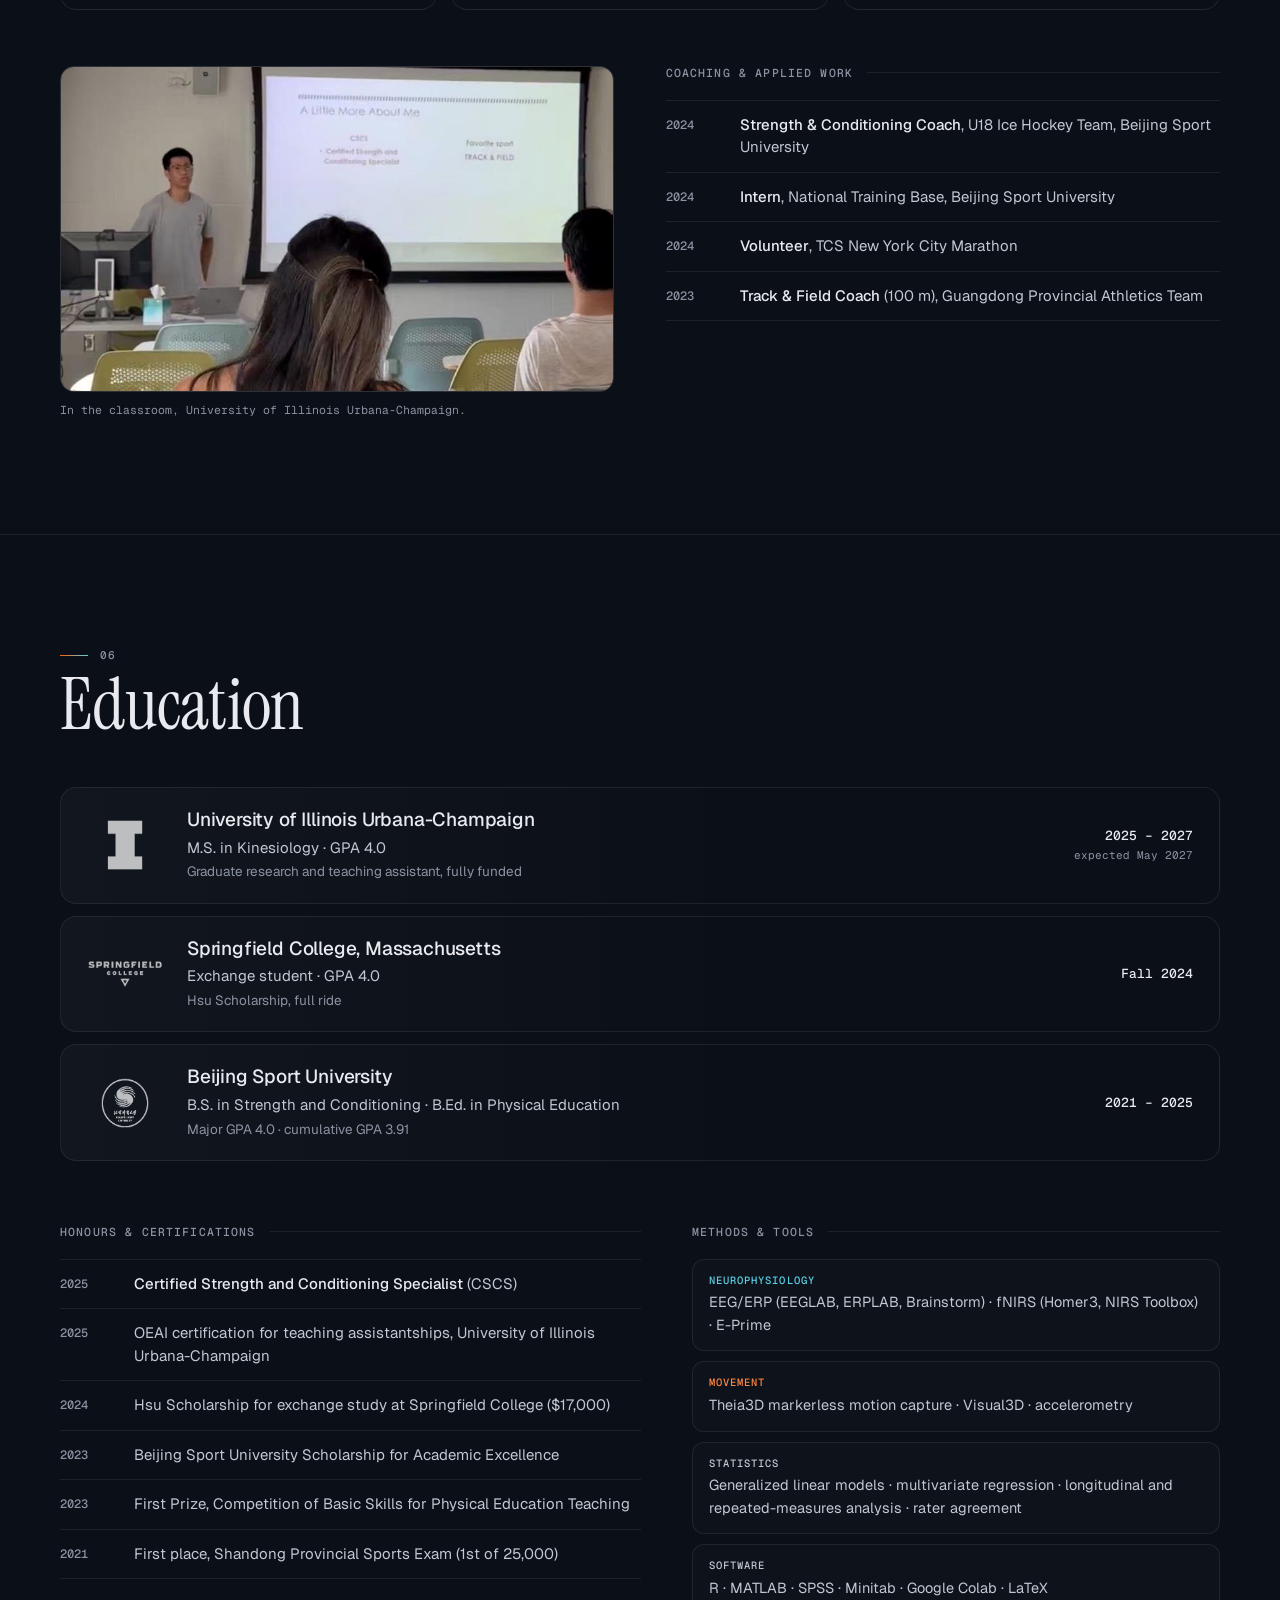
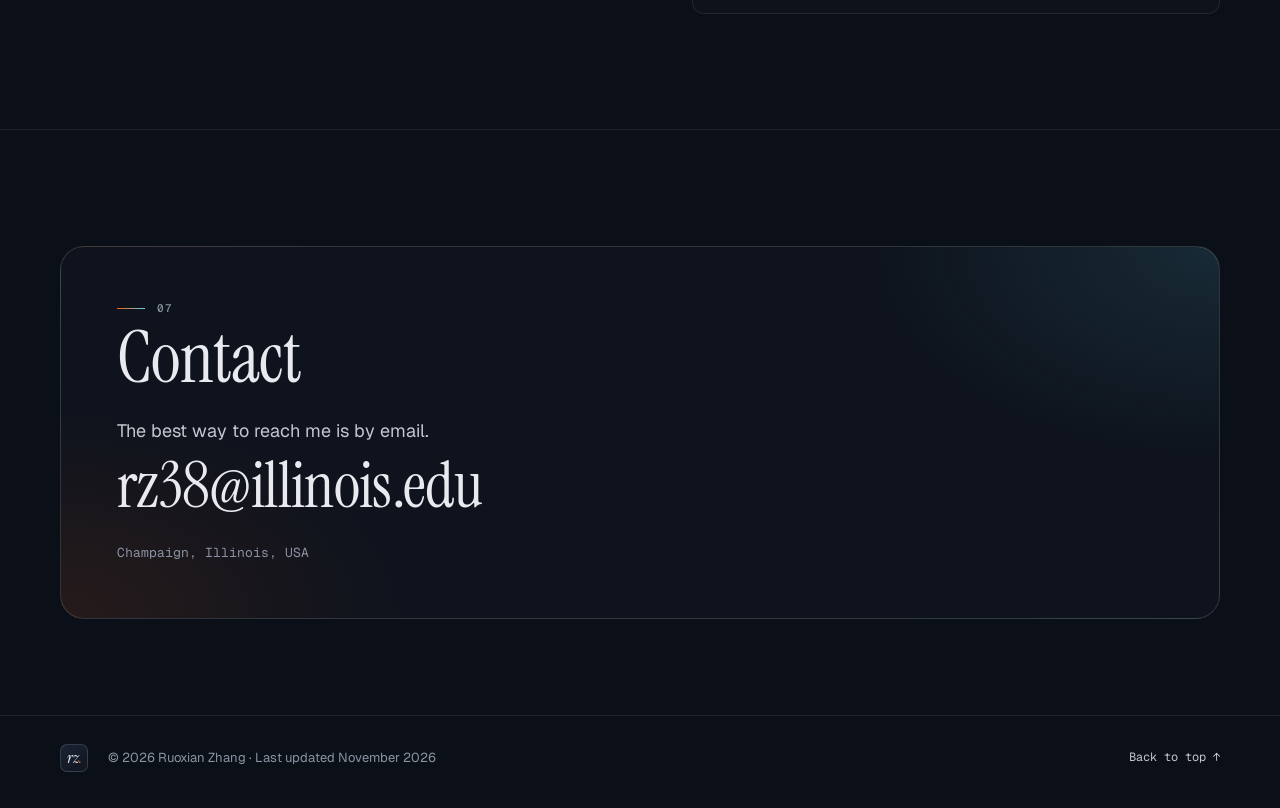
==== commit 76bd3c54: "Remove CV navigation and download links" ====
--- a/index.html
+++ b/index.html
@@ -40,7 +40,6 @@
         <a href="#teaching">Teaching</a>
         <a href="#education">Education</a>
         <a href="#contact">Contact</a>
-        <a class="nav-cv" href="assets/Ruoxian_Zhang_CV.pdf" target="_blank" rel="noopener">CV <span aria-hidden="true">↗</span></a>
       </nav>
     </div>
   </header>
@@ -61,7 +60,6 @@
             project on AI-assisted movement assessment with the University of Toronto.
           </p>
           <div class="hero-actions">
-            <a class="btn btn-solid" href="assets/Ruoxian_Zhang_CV.pdf" target="_blank" rel="noopener">Curriculum vitae <span aria-hidden="true">↗</span></a>
             <a class="btn btn-line" href="mailto:rz38@illinois.edu">rz38@illinois.edu</a>
           </div>
           <p class="status"><span class="status-dot" aria-hidden="true"></span>Applying to PhD programs for Fall 2027</p>
@@ -832,7 +830,6 @@
           <p class="contact-line">The best way to reach me is by email.</p>
           <p><a class="contact-email" href="mailto:rz38@illinois.edu">rz38@illinois.edu</a></p>
           <p class="contact-meta">
-            <a href="assets/Ruoxian_Zhang_CV.pdf" target="_blank" rel="noopener">Curriculum vitae (PDF) <span aria-hidden="true">↗</span></a>
             <span>Champaign, Illinois, USA</span>
           </p>
         </div>
--- a/styles.css
+++ b/styles.css
@@ -127,11 +127,6 @@
   background: var(--move);
   box-shadow: 0 0 8px var(--move);
 }
-.site-nav .nav-cv {
-  margin-left: 8px; color: var(--text);
-  border: 1px solid var(--line-2);
-}
-.site-nav .nav-cv:hover { border-color: rgba(255, 255, 255, 0.3); }
 
 .nav-toggle {
   display: none;
@@ -956,7 +951,6 @@
   .js .nav-open .site-nav { display: flex; }
   .js .site-nav a { padding: 13px 4px; border-radius: 0; border-bottom: 1px solid var(--line); font-size: 16px; }
   .js .site-nav a.is-active::after { left: auto; right: 6px; bottom: 50%; margin: 0 0 -2px; }
-  .js .site-nav .nav-cv { margin: 12px 0 0; border: 1px solid var(--line-2); border-radius: 9px; text-align: center; }
   html:not(.js) .site-header { height: auto; }
   html:not(.js) .header-inner { flex-wrap: wrap; padding-top: 10px; padding-bottom: 6px; }
   html:not(.js) .site-nav { width: 100%; overflow-x: auto; }
